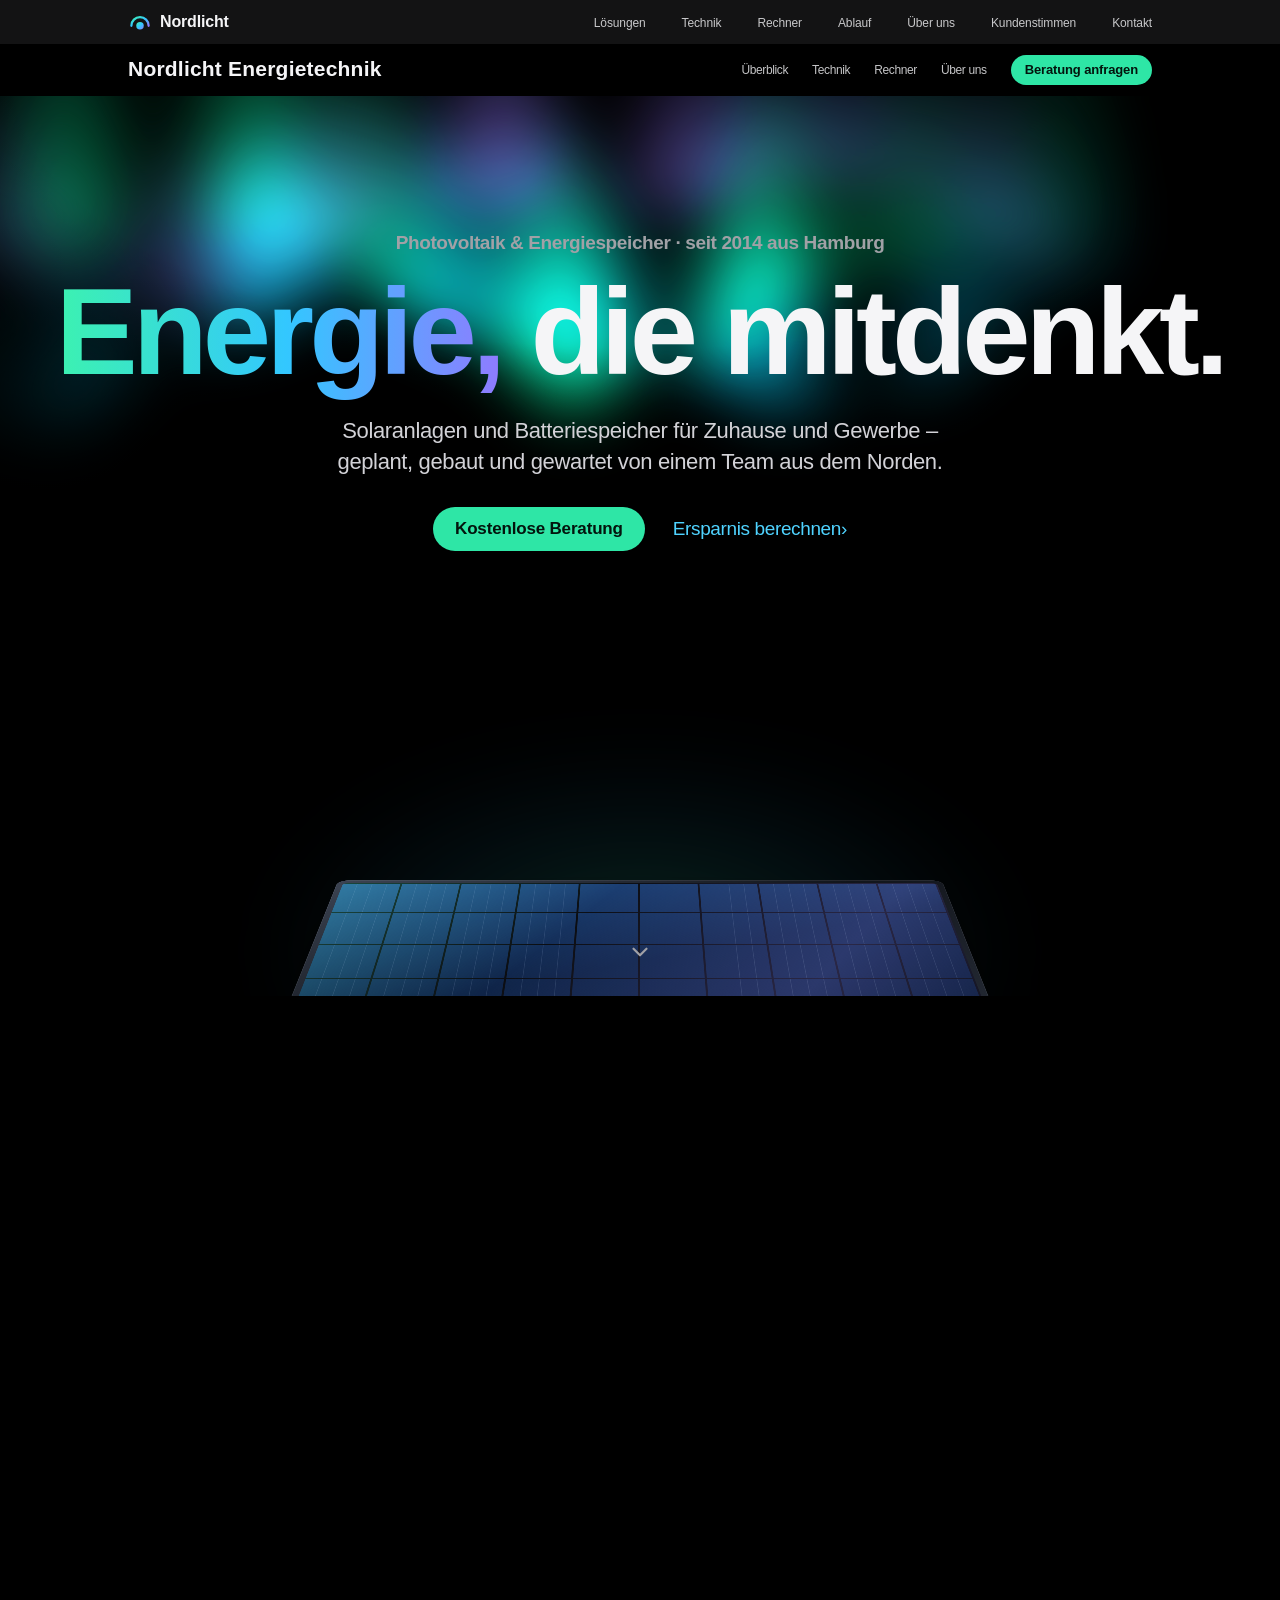
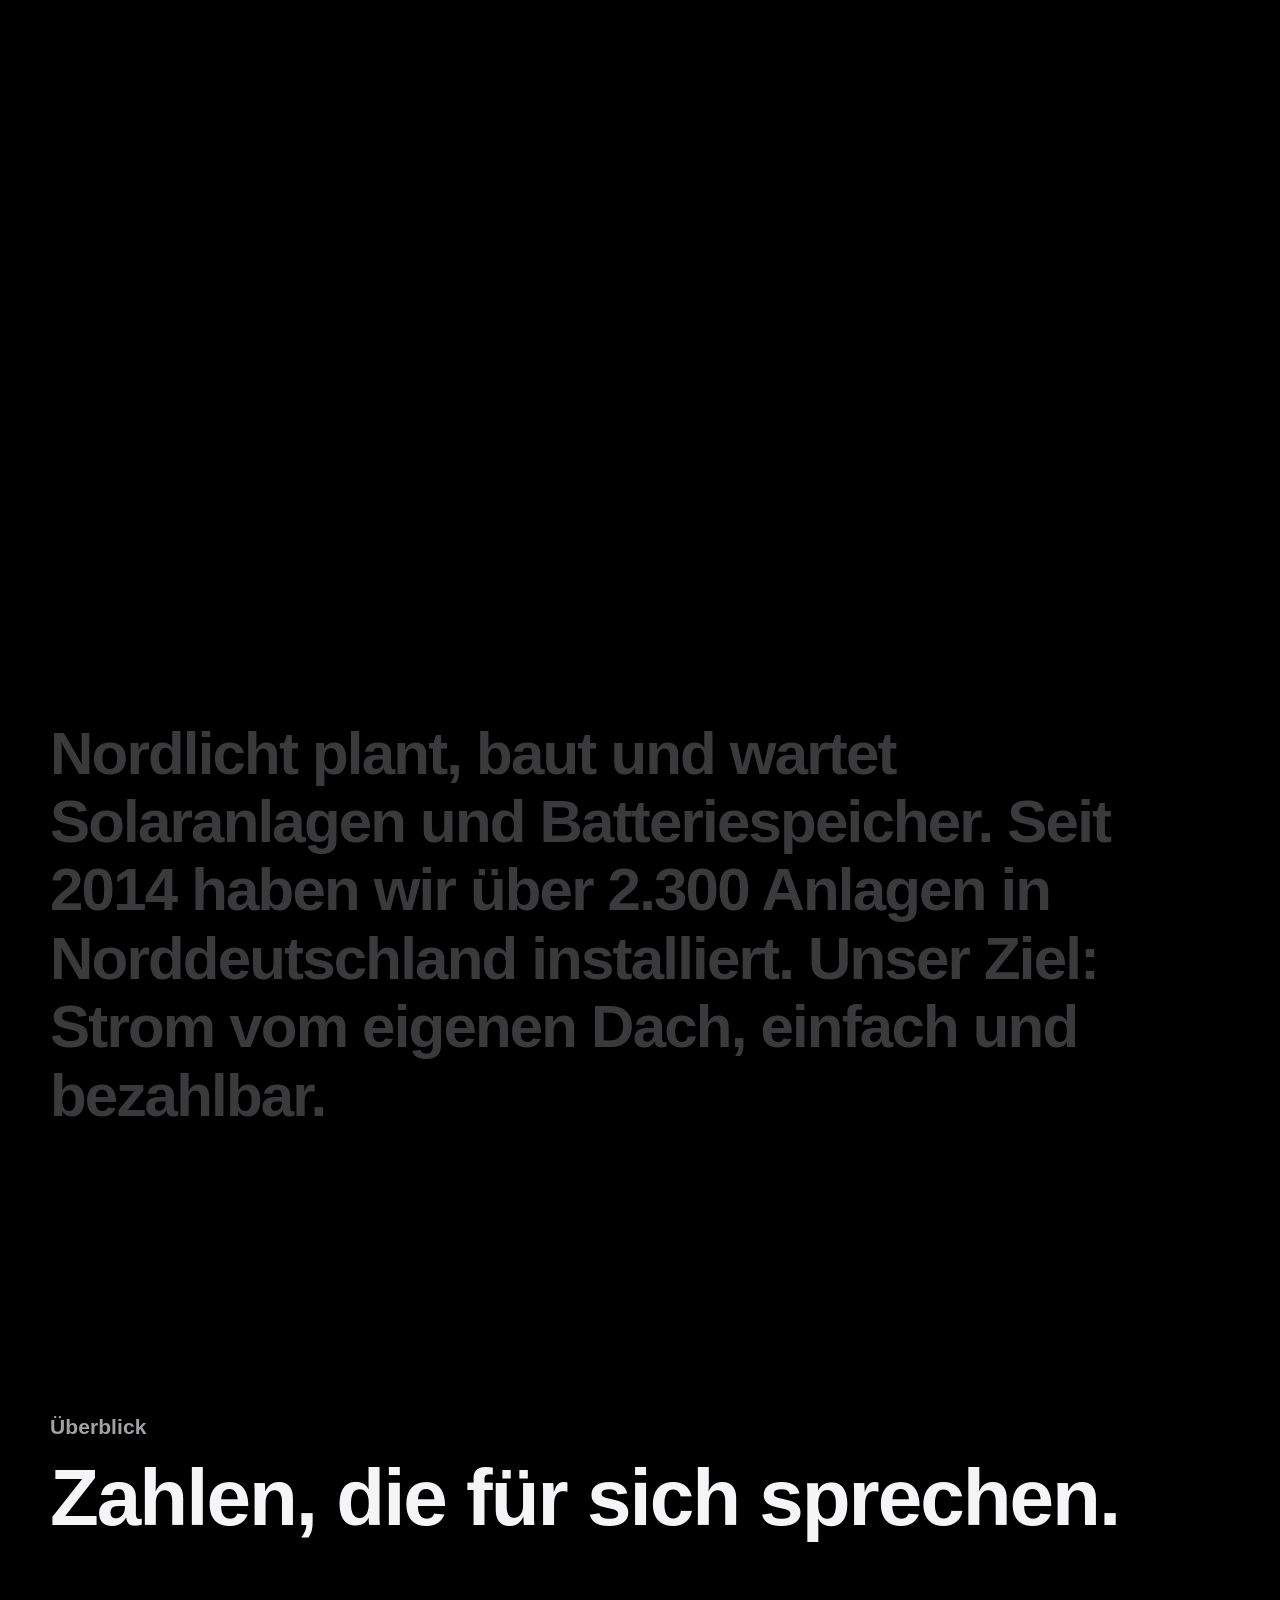
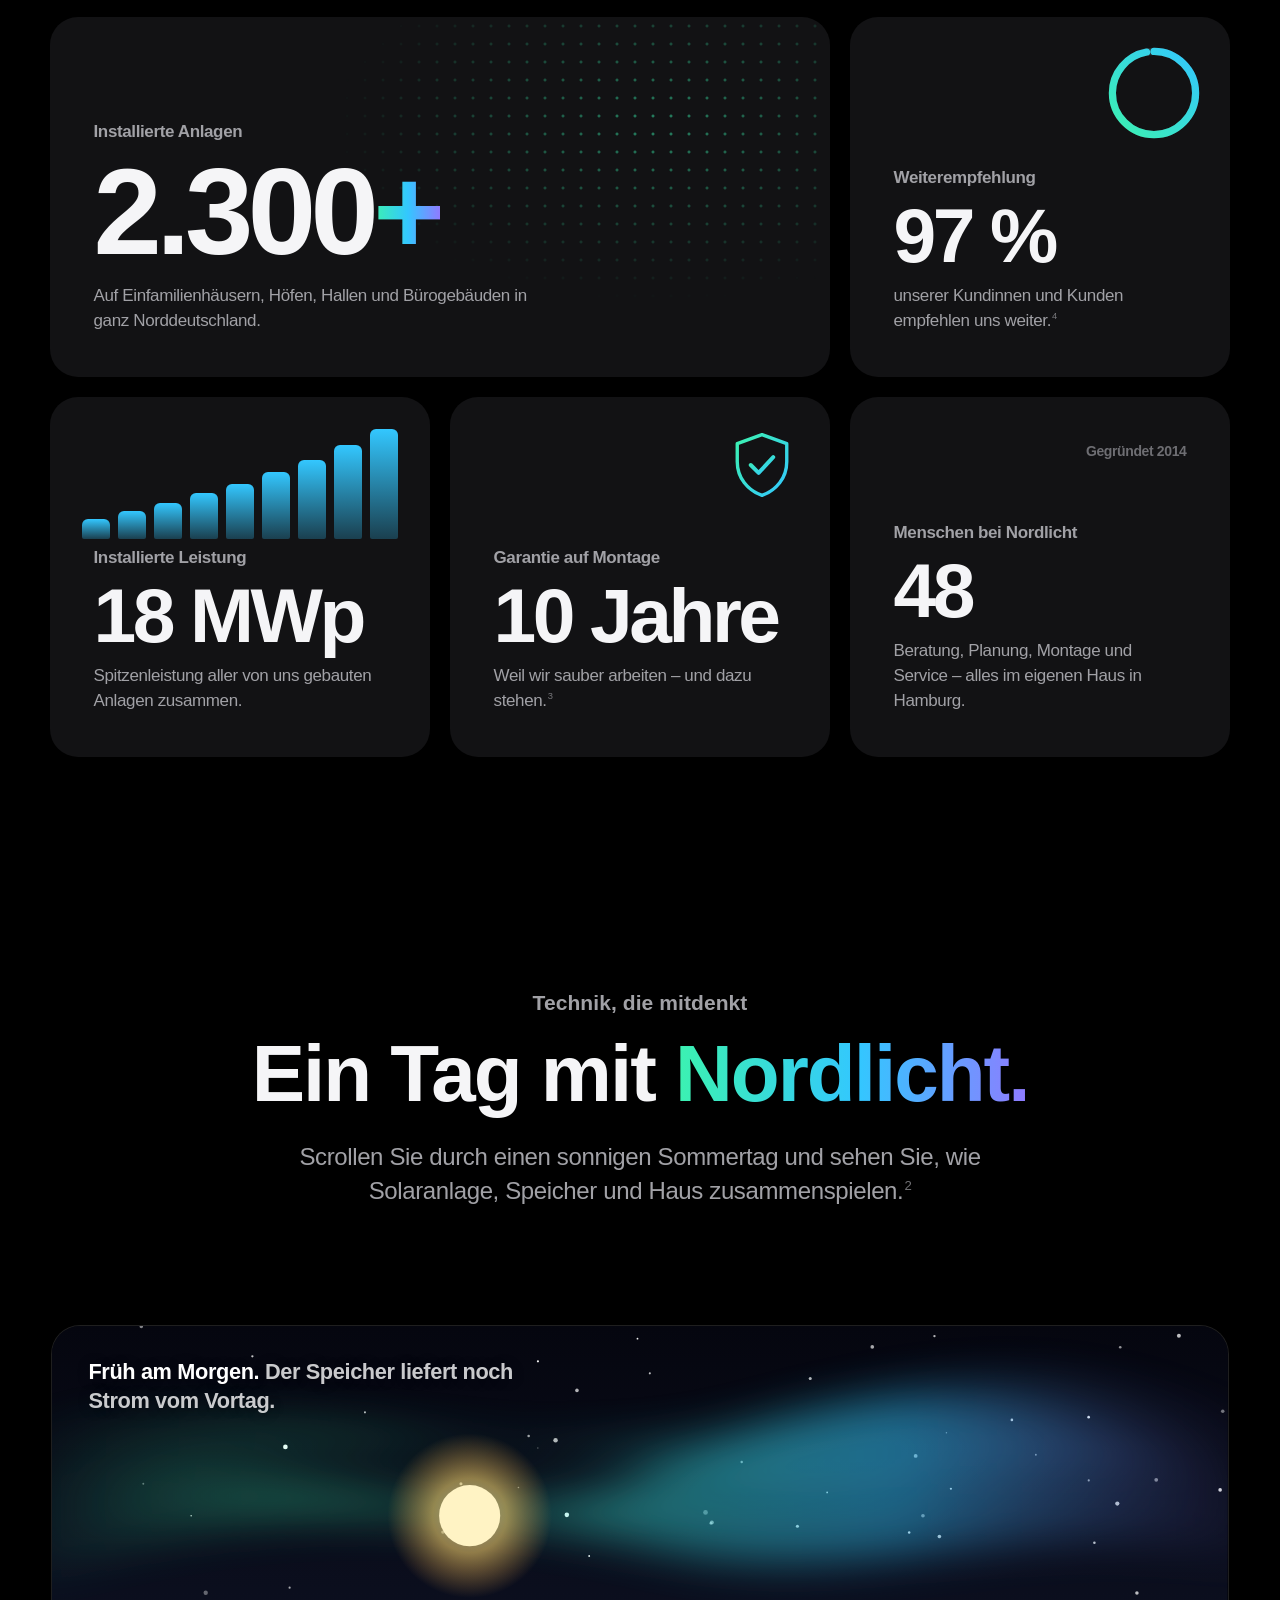
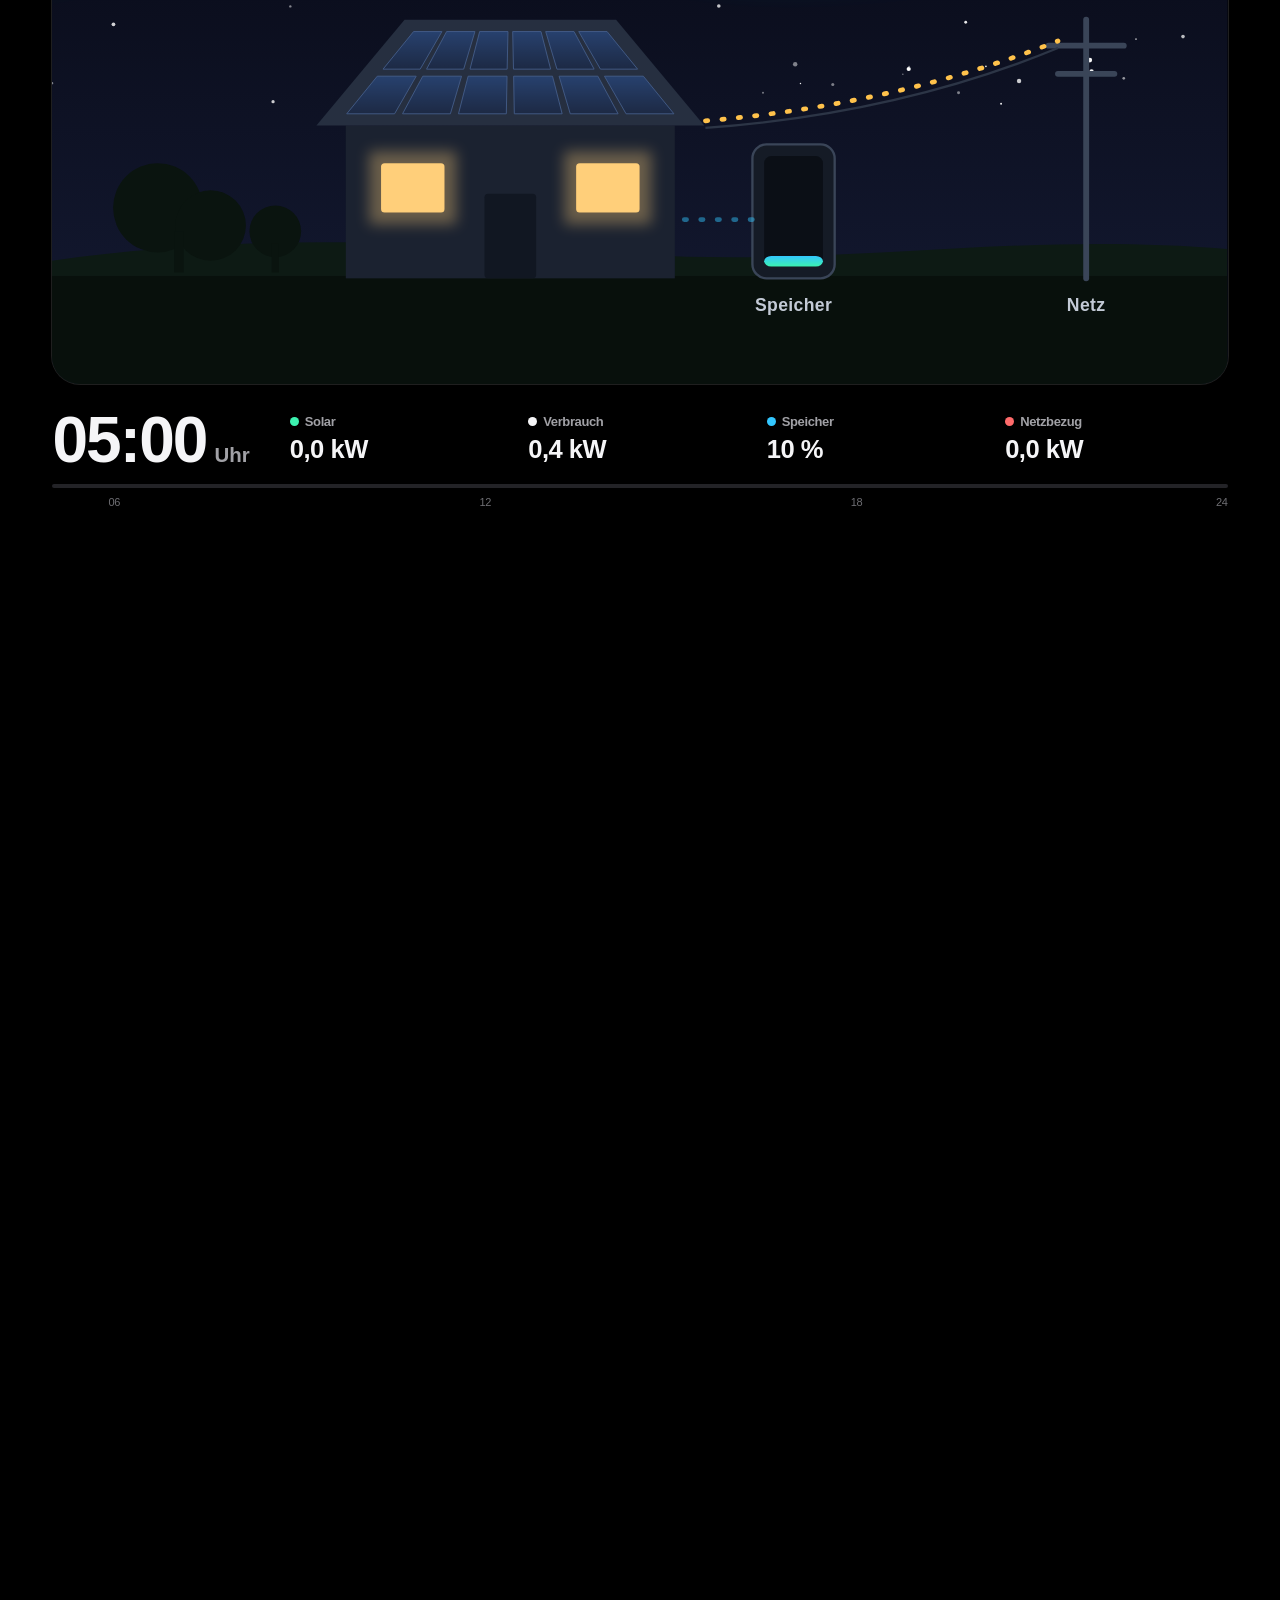
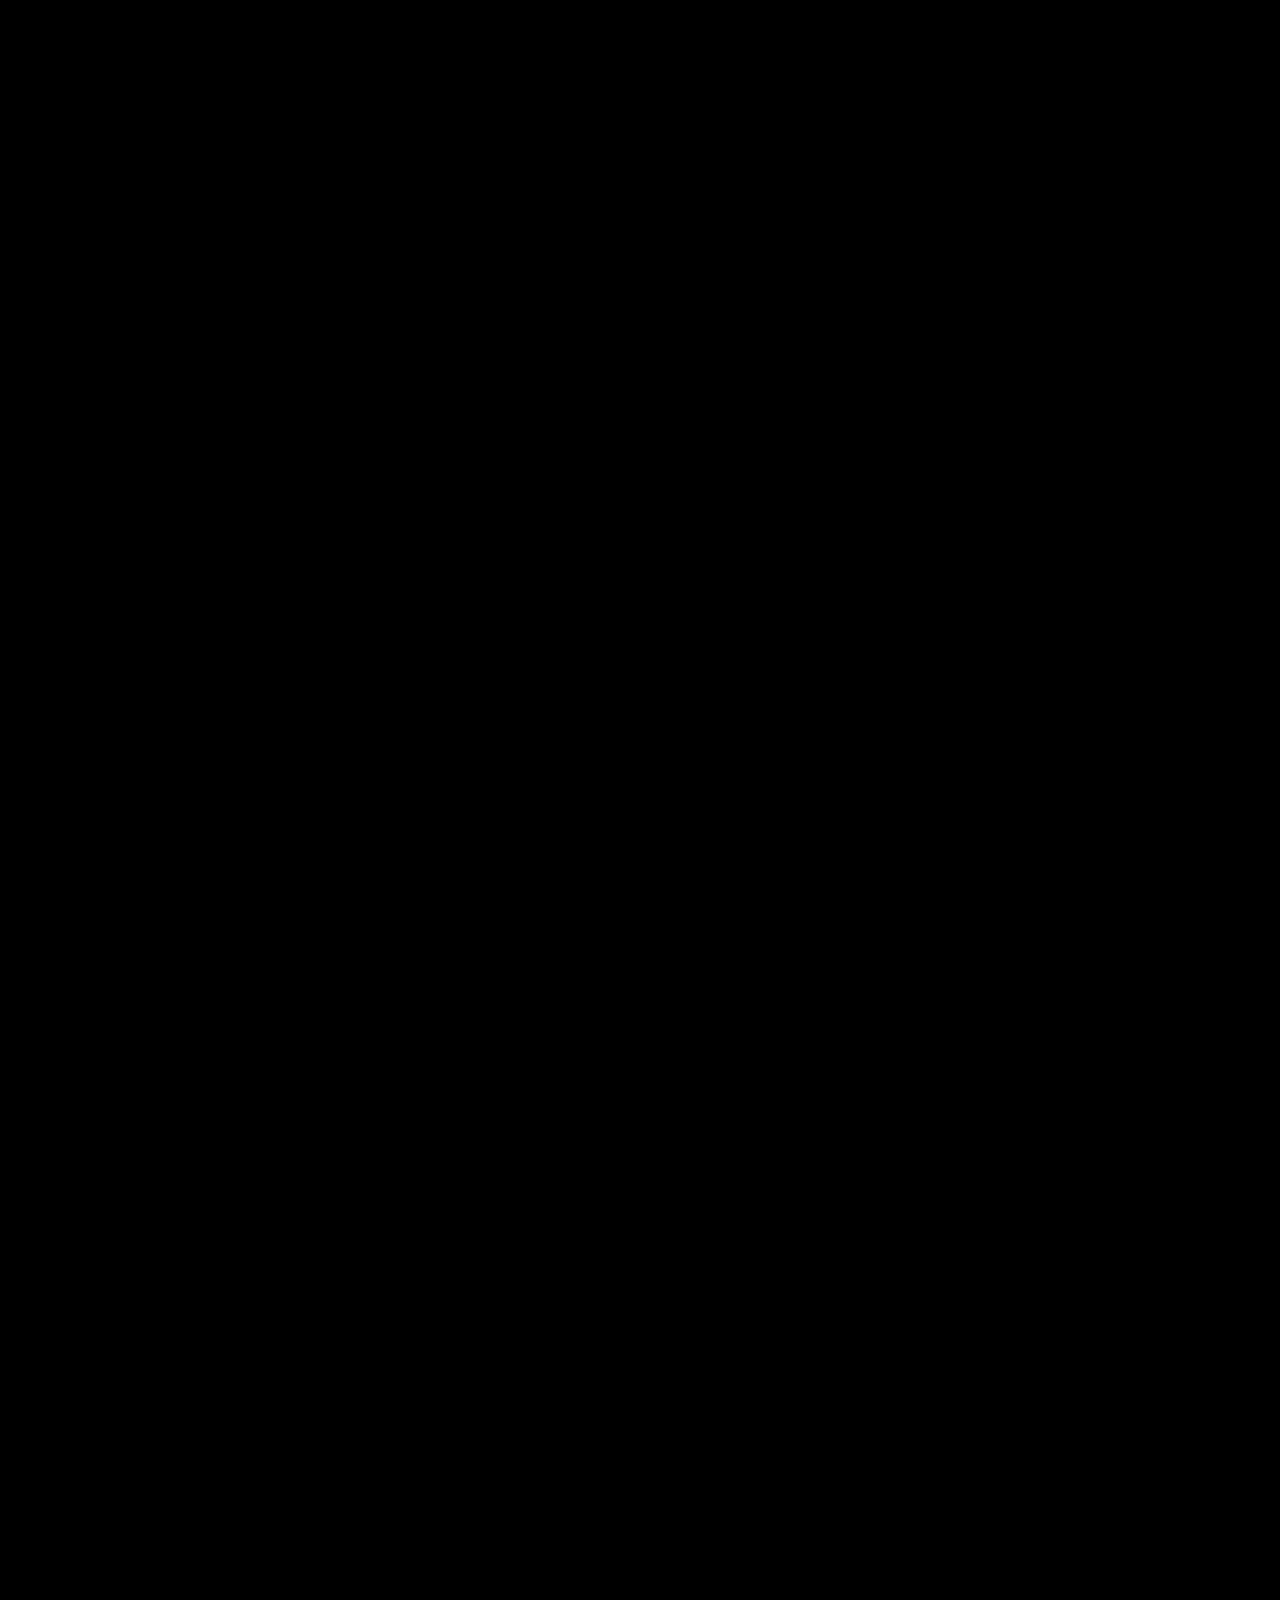
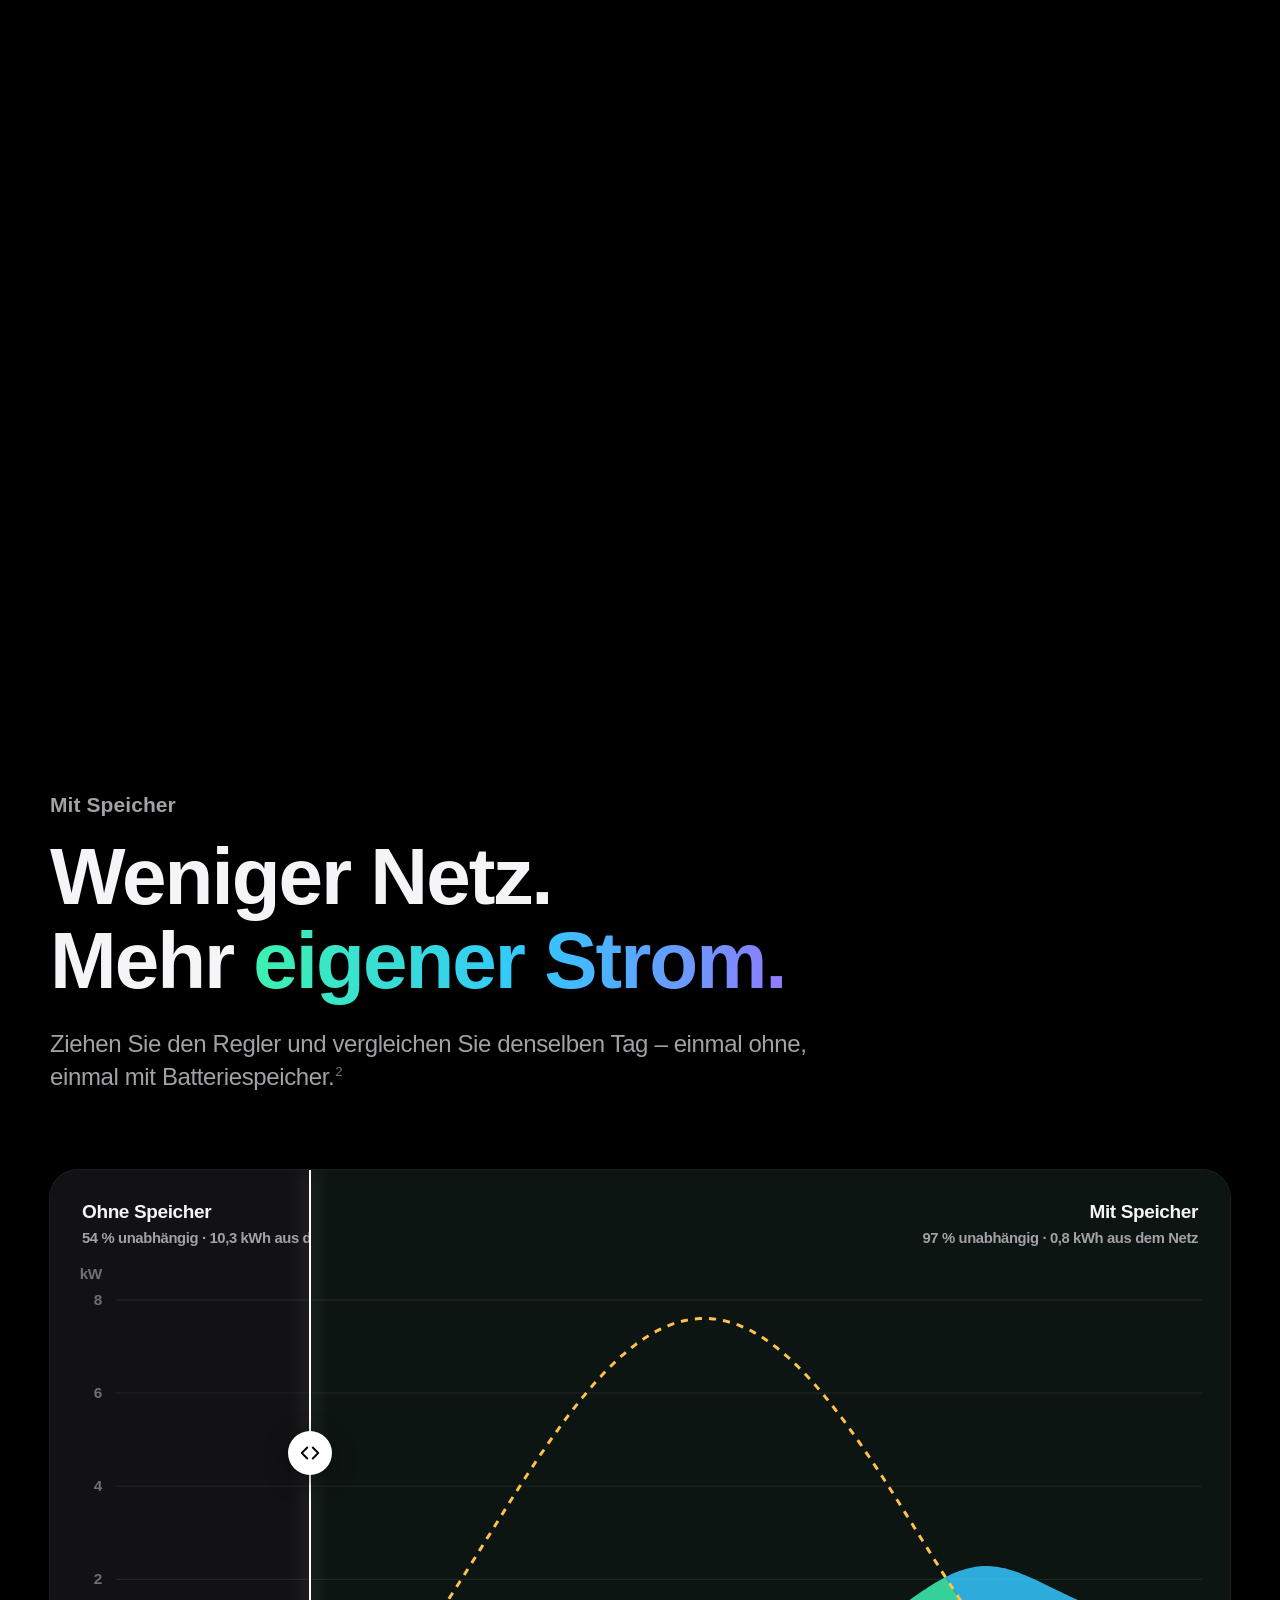
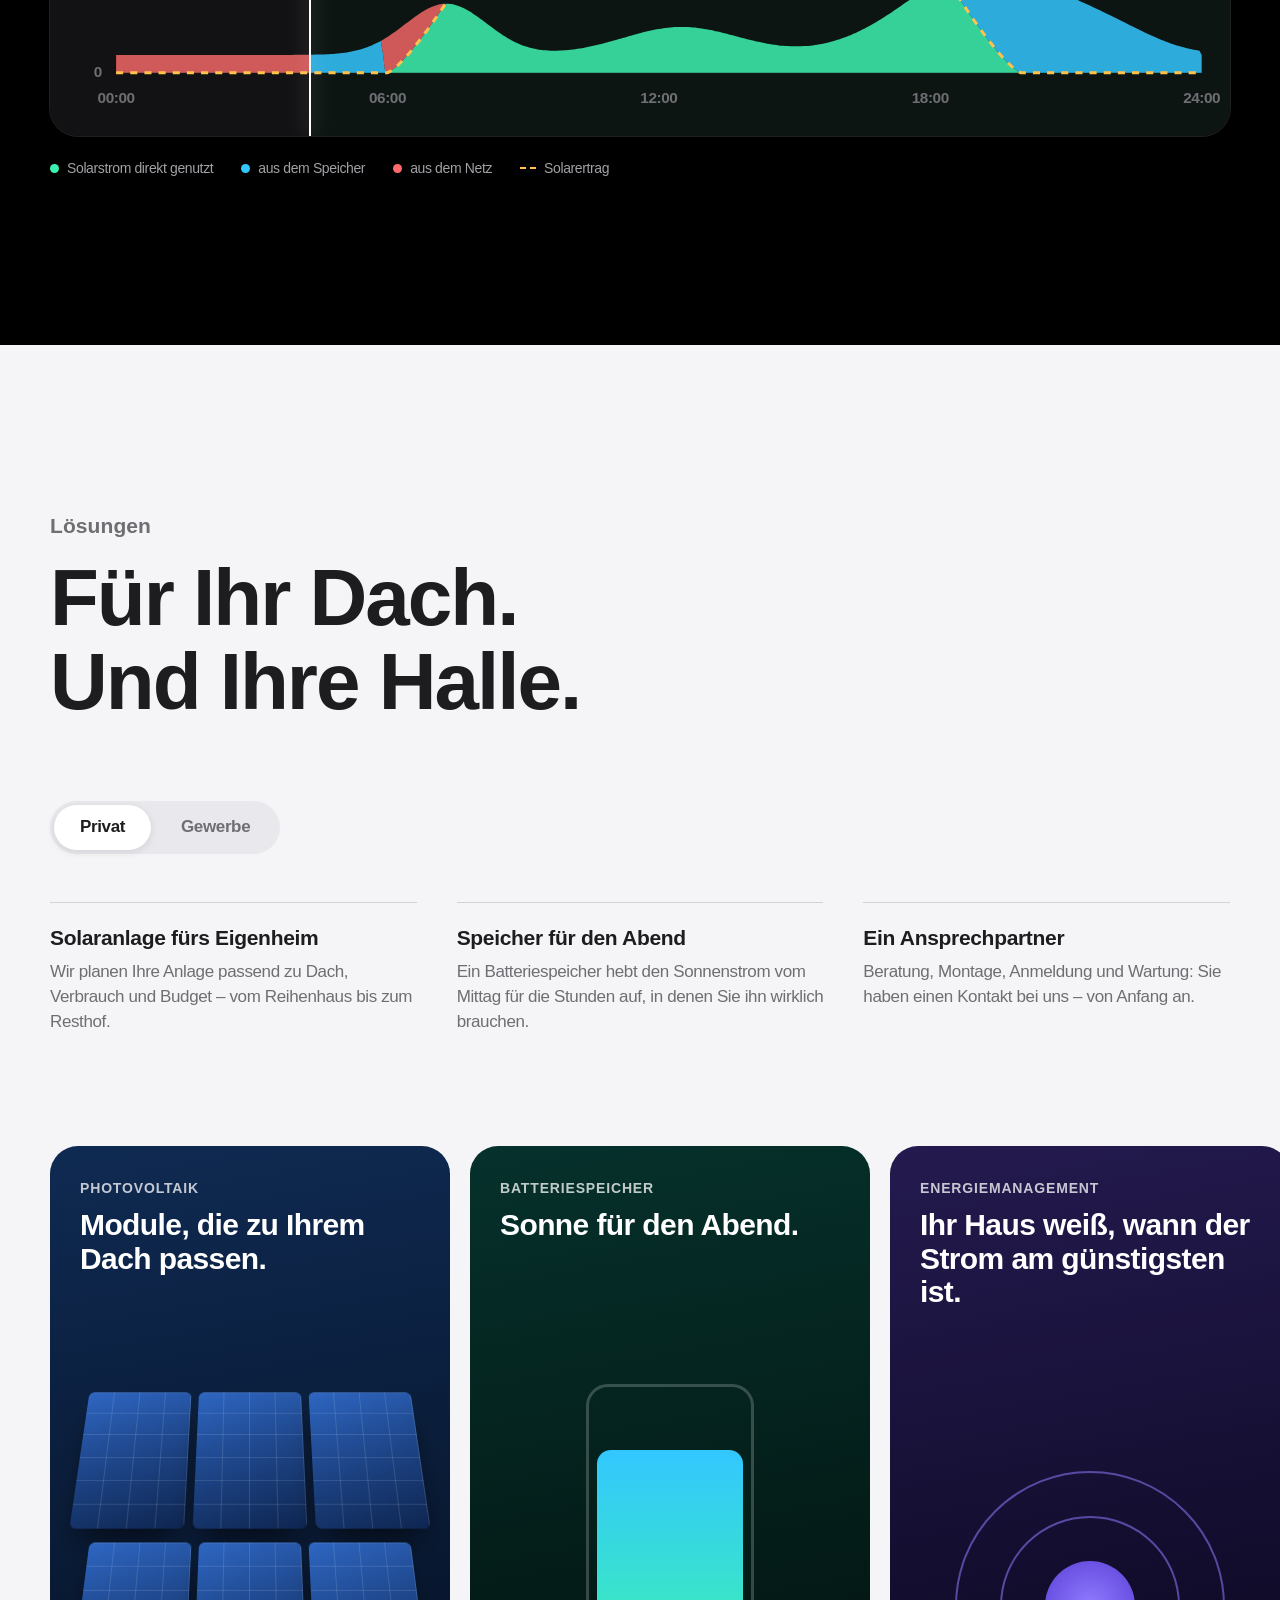
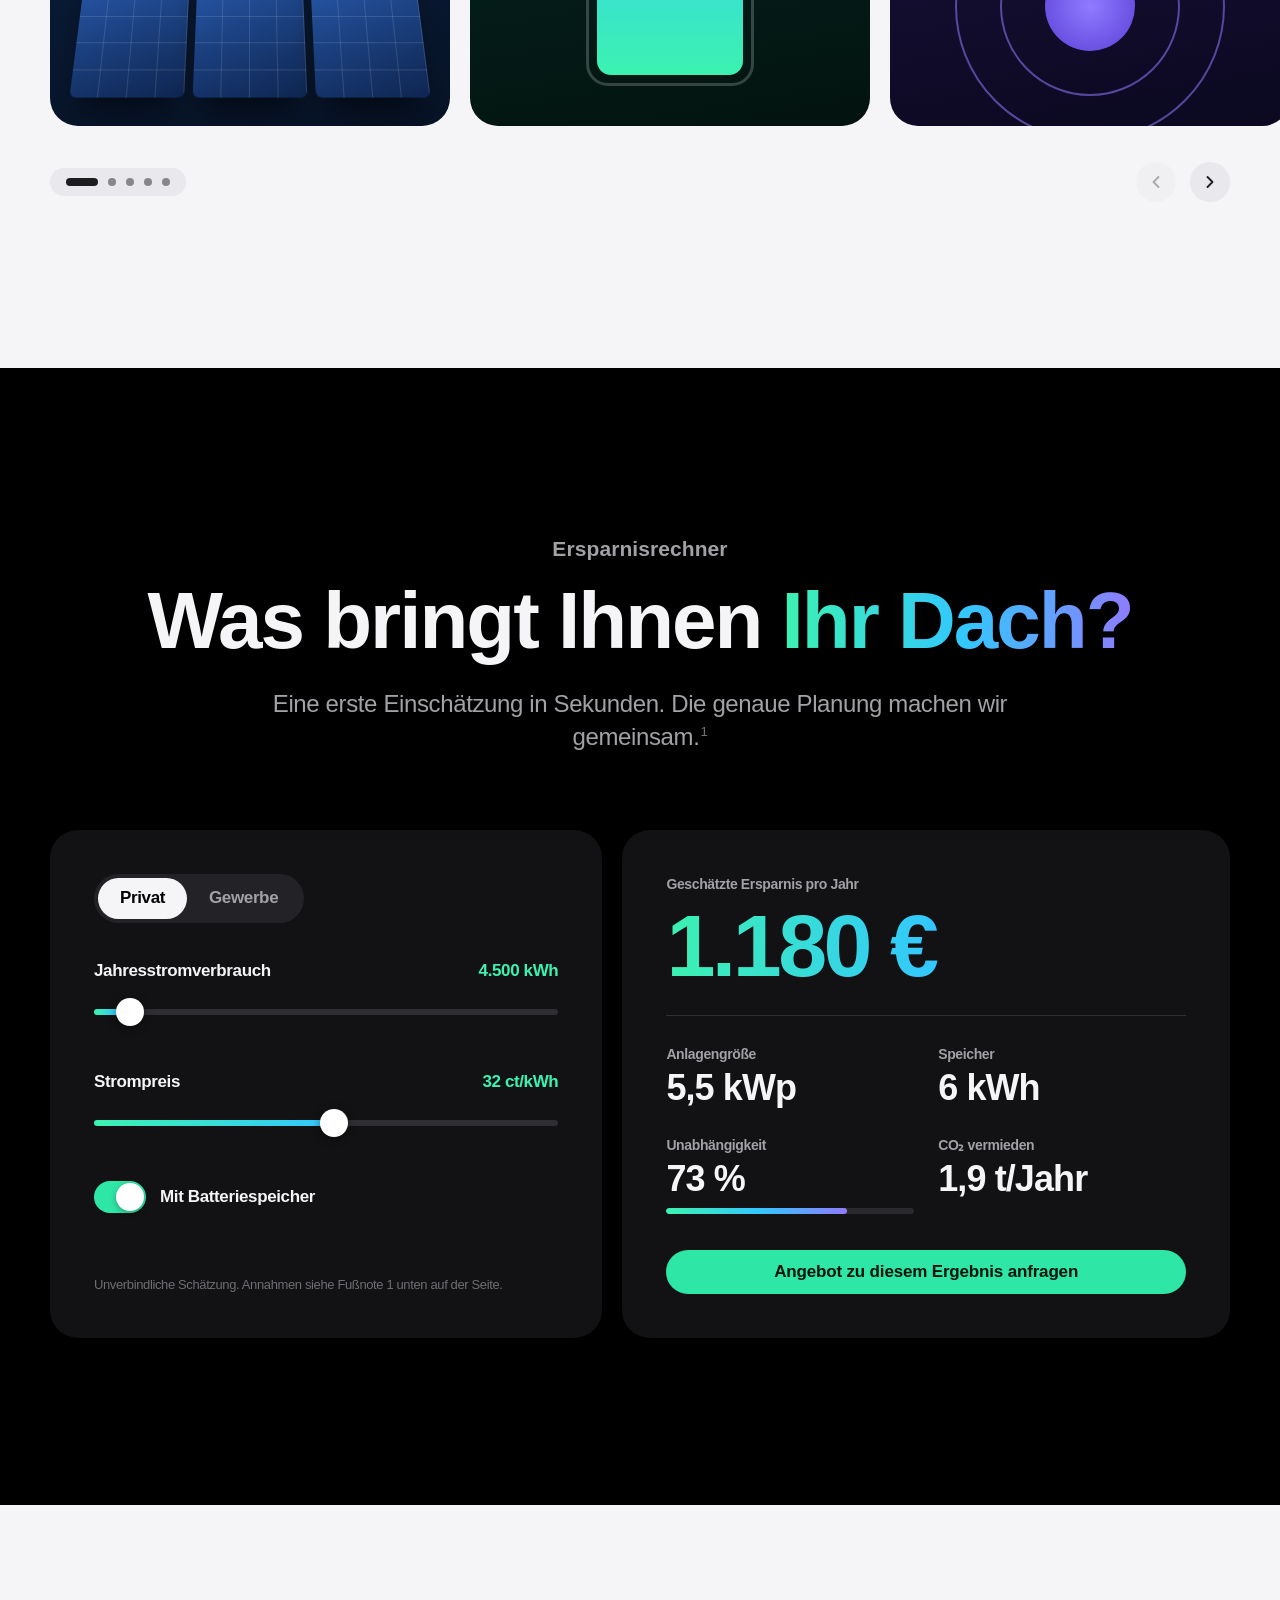
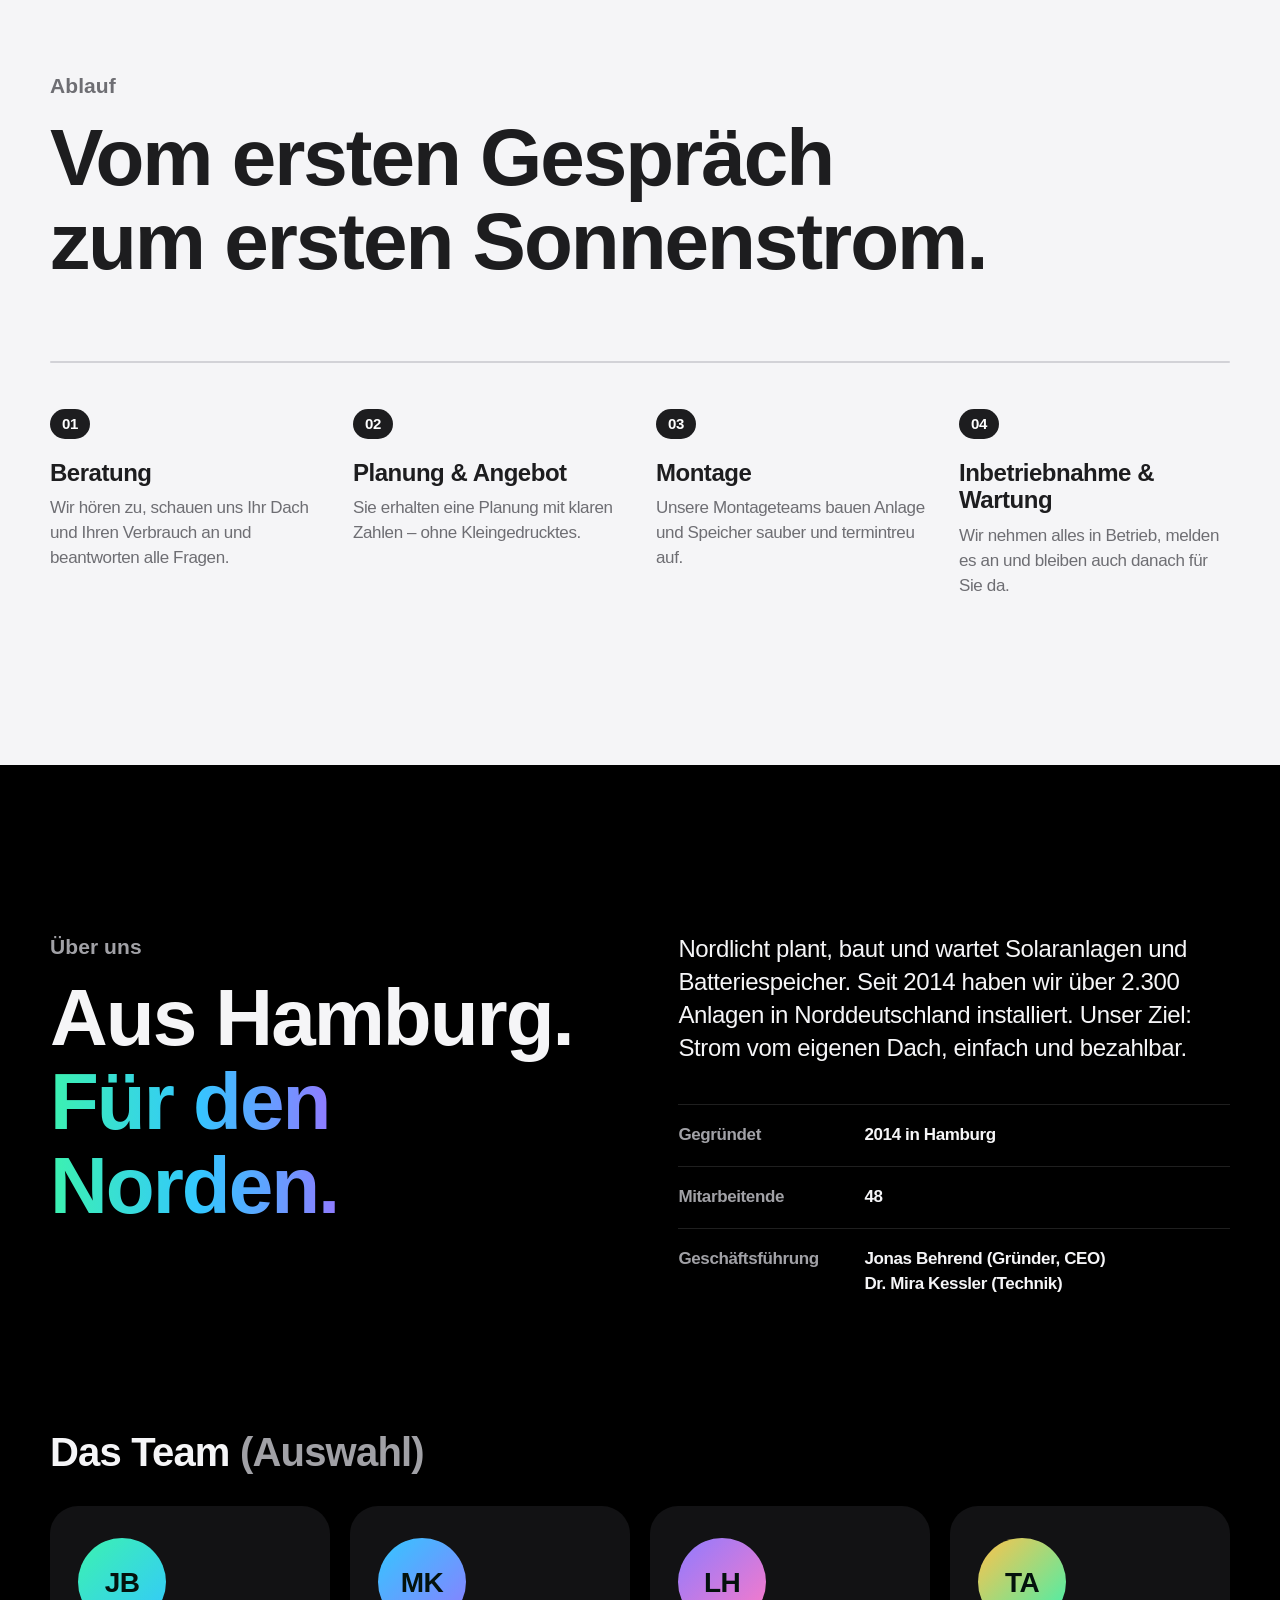
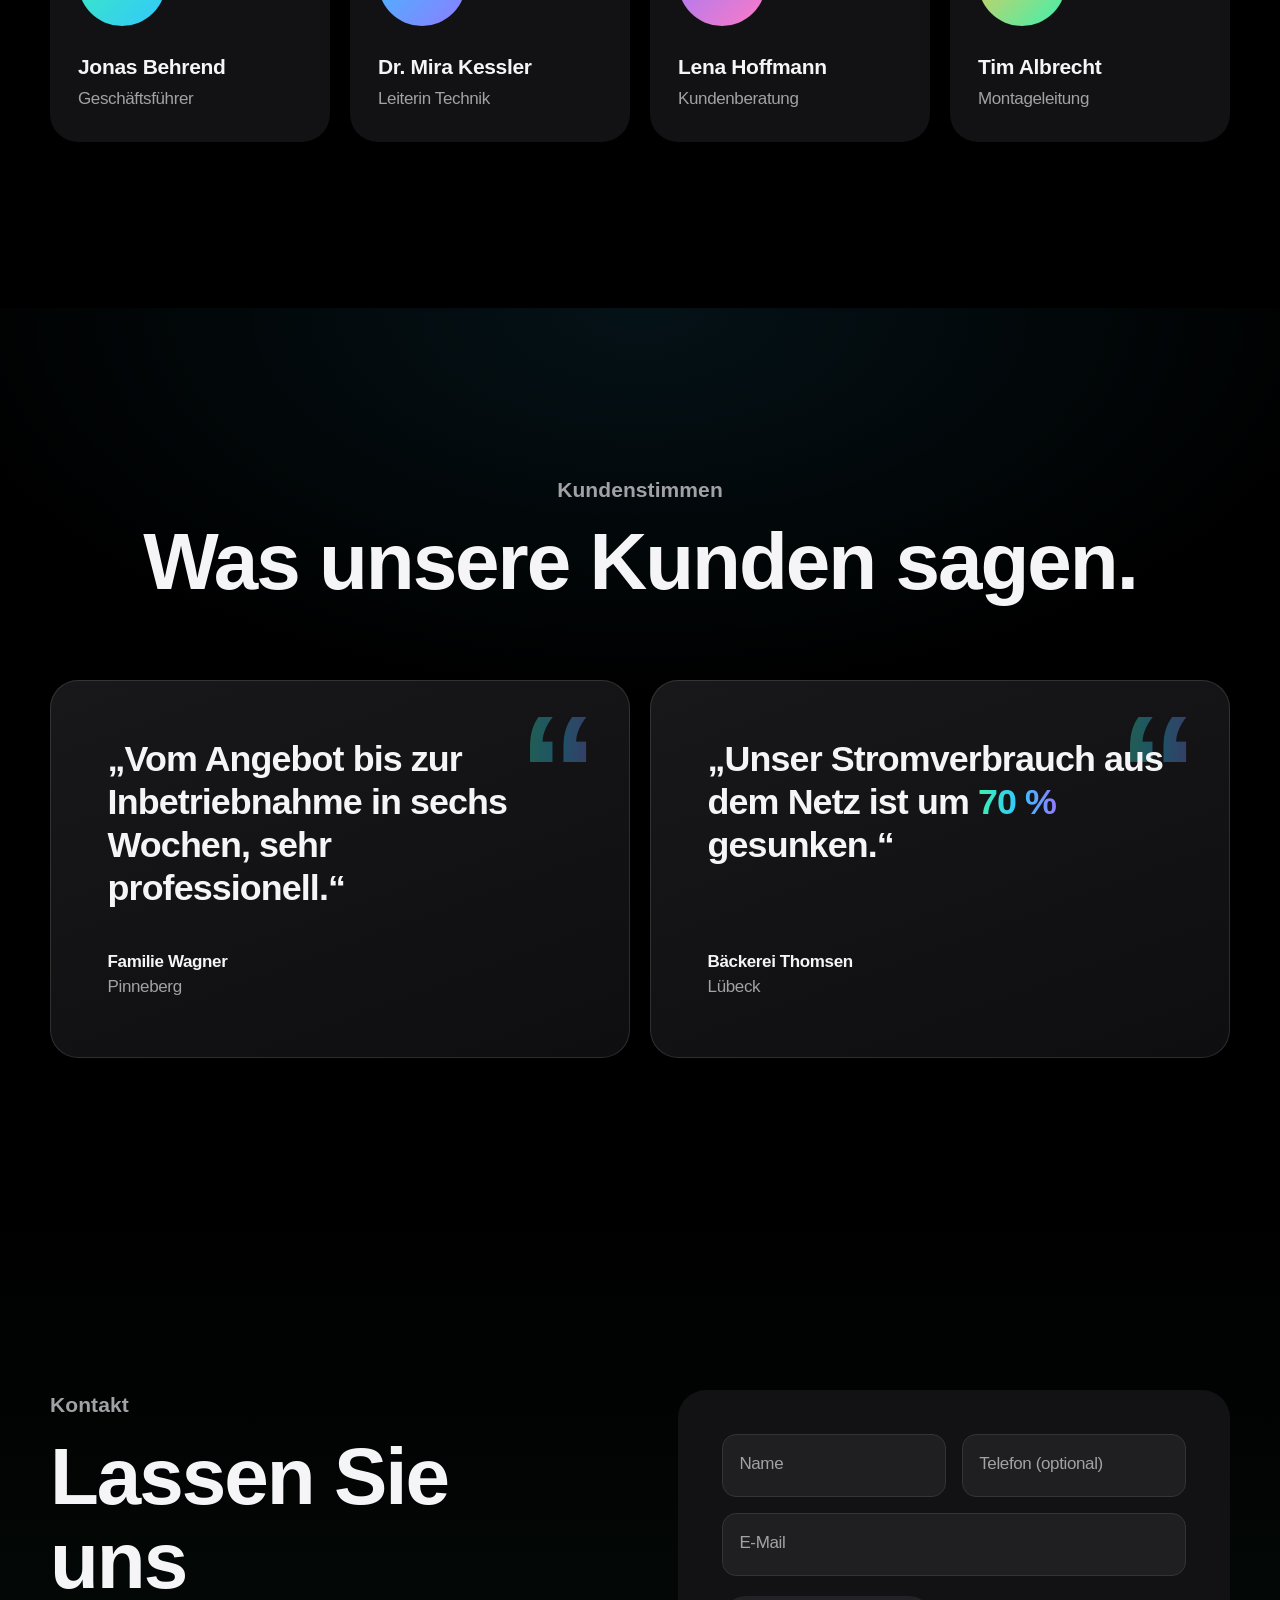
==== index.html @ 4bde70a6 "Energie-Website (Nordlicht Energietechnik) hinzufügen Statische Website mit Startseite, Impressum, D" ====
<!doctype html>
<html lang="de">
<head>
  <meta charset="utf-8">
  <meta name="viewport" content="width=device-width, initial-scale=1, viewport-fit=cover">
  <title>Nordlicht Energietechnik – Energie, die mitdenkt.</title>
  <meta name="description" content="Photovoltaik und Batteriespeicher für Gewerbe und Privat aus Hamburg. Über 2.300 Anlagen in Norddeutschland – Planung, Montage und Wartung aus einer Hand.">
  <meta name="theme-color" content="#000000">
  <meta property="og:type" content="website">
  <meta property="og:locale" content="de_DE">
  <meta property="og:title" content="Nordlicht Energietechnik – Energie, die mitdenkt.">
  <meta property="og:description" content="Solaranlagen und Batteriespeicher für Zuhause und Gewerbe. Seit 2014 aus Hamburg.">
  <link rel="icon" href="assets/img/favicon.svg" type="image/svg+xml">
  <link rel="stylesheet" href="assets/css/style.css">
  <script>document.documentElement.classList.add('js');</script>
  <script src="assets/js/main.js" defer></script>
  <script type="application/ld+json">
  {
    "@context": "https://schema.org",
    "@type": "LocalBusiness",
    "name": "Nordlicht Energietechnik GmbH",
    "slogan": "Energie, die mitdenkt.",
    "description": "Photovoltaik- und Energiespeicherlösungen für Gewerbe und Privat.",
    "foundingDate": "2014",
    "numberOfEmployees": 48,
    "founder": { "@type": "Person", "name": "Jonas Behrend" },
    "address": {
      "@type": "PostalAddress",
      "streetAddress": "Musterstraße 14",
      "postalCode": "20457",
      "addressLocality": "Hamburg",
      "addressCountry": "DE"
    },
    "telephone": "+49 30 23125410",
    "email": "kontakt@nordlicht-energie.example",
    "openingHours": "Mo-Fr 08:00-17:00",
    "areaServed": "Norddeutschland"
  }
  </script>
</head>
<body>
  <a class="skip-link" href="#main">Zum Inhalt springen</a>

  <!-- ============ Globale Navigation ============ -->
  <header class="gnav" id="gnav">
    <nav class="gnav__inner" aria-label="Hauptnavigation">
      <a class="brand" href="#top" aria-label="Nordlicht Energietechnik – zum Seitenanfang">
        <svg class="brand__mark" viewBox="0 0 32 32" aria-hidden="true">
          <defs>
            <linearGradient id="bm-g" x1="0" y1="0" x2="1" y2="1">
              <stop offset="0" stop-color="#3cf2b0"/><stop offset=".5" stop-color="#33c7ff"/><stop offset="1" stop-color="#8f7bff"/>
            </linearGradient>
          </defs>
          <path d="M4.5 21a11.5 11.5 0 0 1 23 0" fill="none" stroke="url(#bm-g)" stroke-width="3" stroke-linecap="round"/>
          <circle cx="16" cy="21" r="5" fill="url(#bm-g)"/>
          <path d="M3 26.5h26" stroke="url(#bm-g)" stroke-width="2.4" stroke-linecap="round"/>
        </svg>
        <span class="brand__name">Nordlicht</span>
      </a>
      <button class="gnav__toggle" type="button" aria-expanded="false" aria-controls="gnav-menu" aria-label="Menü öffnen">
        <span></span><span></span>
      </button>
      <ul class="gnav__menu" id="gnav-menu">
        <li><a href="#loesungen">Lösungen</a></li>
        <li><a href="#tagesverlauf">Technik</a></li>
        <li><a href="#rechner">Rechner</a></li>
        <li><a href="#ablauf">Ablauf</a></li>
        <li><a href="#ueber-uns">Über uns</a></li>
        <li><a href="#stimmen">Kundenstimmen</a></li>
        <li><a href="#kontakt">Kontakt</a></li>
      </ul>
    </nav>
  </header>

  <!-- ============ Lokale Navigation (sticky) ============ -->
  <div class="lnav" id="lnav">
    <div class="lnav__inner">
      <a class="lnav__title" href="#top">Nordlicht Energietechnik</a>
      <div class="lnav__right">
        <ul class="lnav__links">
          <li><a href="#zahlen">Überblick</a></li>
          <li><a href="#tagesverlauf">Technik</a></li>
          <li><a href="#rechner">Rechner</a></li>
          <li><a href="#ueber-uns">Über uns</a></li>
        </ul>
        <a class="btn btn--sm" href="#kontakt">Beratung anfragen</a>
      </div>
    </div>
  </div>

  <main id="main">

    <!-- ============ Hero (Scroll-Szene) ============ -->
    <section class="hero" id="top" data-hero aria-label="Einleitung">
      <div class="hero__sticky">
        <canvas class="hero__aurora" id="aurora" aria-hidden="true"></canvas>
        <div class="hero__vignette" aria-hidden="true"></div>

        <div class="hero__content">
          <p class="hero__eyebrow">Photovoltaik &amp; Energiespeicher · seit 2014 aus Hamburg</p>
          <h1 class="hero__title"><span class="grad-text">Energie,</span> die&nbsp;mitdenkt.</h1>
          <p class="hero__lead">Solaranlagen und Batteriespeicher für Zuhause und Gewerbe – geplant, gebaut und gewartet von einem Team aus dem Norden.</p>
          <div class="hero__cta">
            <a class="btn" href="#kontakt">Kostenlose Beratung</a>
            <a class="link-arrow" href="#rechner">Ersparnis berechnen</a>
          </div>
        </div>

        <div class="hero__visual" aria-hidden="true">
          <div class="hero__glow"></div>
          <div class="panel">
            <div class="panel__cells"></div>
            <div class="panel__sheen"></div>
          </div>
        </div>

        <p class="hero__after">Strom vom eigenen Dach.<br><span class="grad-text">Einfach und bezahlbar.</span></p>

        <a class="scroll-cue" href="#intro" aria-label="Weiter scrollen">
          <svg viewBox="0 0 24 24" aria-hidden="true"><path d="M6 9l6 6 6-6" fill="none" stroke="currentColor" stroke-width="2" stroke-linecap="round" stroke-linejoin="round"/></svg>
        </a>
      </div>
    </section>

    <!-- ============ Intro (Wort-für-Wort-Highlight) ============ -->
    <section class="intro section" id="intro">
      <div class="container">
        <p class="words" data-words>Nordlicht plant, baut und wartet Solaranlagen und Batteriespeicher. Seit 2014 haben wir über 2.300 Anlagen in Norddeutschland installiert. Unser Ziel: Strom vom eigenen Dach, einfach und bezahlbar.</p>
      </div>
    </section>

    <!-- ============ Zahlen / Bento ============ -->
    <section class="section section--tight" id="zahlen" aria-labelledby="zahlen-title">
      <div class="container">
        <header class="section-head" data-reveal>
          <p class="eyebrow">Überblick</p>
          <h2 class="h2" id="zahlen-title">Zahlen, die für sich sprechen.</h2>
        </header>

        <div class="bento">
          <article class="tile tile--wide tile--map" data-reveal>
            <div class="dotfield" aria-hidden="true"></div>
            <p class="tile__label">Installierte Anlagen</p>
            <p class="stat"><span data-count="2300">0</span><span class="grad-text">+</span></p>
            <p class="tile__text">Auf Einfamilienhäusern, Höfen, Hallen und Bürogebäuden in ganz Norddeutschland.</p>
          </article>

          <article class="tile tile--ring" data-reveal style="--d:120ms">
            <svg class="ring" viewBox="0 0 120 120" aria-hidden="true">
              <defs>
                <linearGradient id="ring-g" x1="0" y1="0" x2="1" y2="1">
                  <stop offset="0" stop-color="#3cf2b0"/><stop offset="1" stop-color="#33c7ff"/>
                </linearGradient>
              </defs>
              <circle class="ring__track" cx="60" cy="60" r="52"/>
              <circle class="ring__bar" cx="60" cy="60" r="52" style="--v:.97"/>
            </svg>
            <p class="tile__label">Weiterempfehlung</p>
            <p class="stat stat--m"><span data-count="97">0</span>&nbsp;%</p>
            <p class="tile__text">unserer Kundinnen und Kunden empfehlen uns weiter.<sup><a href="#fn-4">4</a></sup></p>
          </article>

          <article class="tile tile--bars" data-reveal>
            <div class="bars" aria-hidden="true">
              <span style="--h:.18"></span><span style="--h:.26"></span><span style="--h:.33"></span><span style="--h:.42"></span><span style="--h:.5"></span><span style="--h:.61"></span><span style="--h:.72"></span><span style="--h:.86"></span><span style="--h:1"></span>
            </div>
            <p class="tile__label">Installierte Leistung</p>
            <p class="stat stat--m"><span data-count="18">0</span>&nbsp;MWp</p>
            <p class="tile__text">Spitzenleistung aller von uns gebauten Anlagen zusammen.</p>
          </article>

          <article class="tile tile--shield" data-reveal style="--d:120ms">
            <svg class="shield" viewBox="0 0 64 64" aria-hidden="true">
              <path d="M32 5l22 8v16c0 14.5-9.4 25.6-22 30-12.6-4.4-22-15.5-22-30V13z" fill="none" stroke="url(#ring-g)" stroke-width="3" stroke-linejoin="round"/>
              <path d="M22 32l7 7 13-14" fill="none" stroke="url(#ring-g)" stroke-width="3.5" stroke-linecap="round" stroke-linejoin="round"/>
            </svg>
            <p class="tile__label">Garantie auf Montage</p>
            <p class="stat stat--m"><span data-count="10">0</span>&nbsp;Jahre</p>
            <p class="tile__text">Weil wir sauber arbeiten – und dazu stehen.<sup><a href="#fn-3">3</a></sup></p>
          </article>

          <article class="tile tile--team" data-reveal style="--d:240ms">
            <p class="tile__label">Menschen bei Nordlicht</p>
            <p class="stat stat--m"><span data-count="48">0</span></p>
            <p class="tile__text">Beratung, Planung, Montage und Service – alles im eigenen Haus in Hamburg.</p>
            <p class="tile__meta">Gegründet 2014</p>
          </article>
        </div>
      </div>
    </section>

    <!-- ============ Tagesverlauf (Scroll-Scrub) ============ -->
    <section class="section section--tight day-intro" id="tagesverlauf" aria-labelledby="day-title">
      <div class="container">
        <header class="section-head section-head--center" data-reveal>
          <p class="eyebrow">Technik, die mitdenkt</p>
          <h2 class="h2" id="day-title">Ein Tag mit <span class="grad-text">Nordlicht.</span></h2>
          <p class="lead">Scrollen Sie durch einen sonnigen Sommertag und sehen Sie, wie Solaranlage, Speicher und Haus zusammenspielen.<sup><a href="#fn-2">2</a></sup></p>
        </header>
      </div>
    </section>

    <section class="day" data-day aria-label="Simulation eines Tagesverlaufs">
      <div class="day__sticky">
        <div class="day__frame">
          <div class="day__stage">
            <svg class="day__svg" viewBox="0 0 1000 560" preserveAspectRatio="xMidYMid slice" role="img" aria-label="Haus mit Solaranlage, Batteriespeicher und Stromnetz im Tagesverlauf">
              <defs>
                <linearGradient id="sky" x1="0" y1="0" x2="0" y2="1">
                  <stop offset="0" id="sky-top" stop-color="#05060f"/>
                  <stop offset="1" id="sky-bottom" stop-color="#141a33"/>
                </linearGradient>
                <radialGradient id="sun-g">
                  <stop offset="0" stop-color="#fff7d6"/>
                  <stop offset=".45" stop-color="#ffd36b"/>
                  <stop offset="1" stop-color="#ffb347" stop-opacity="0"/>
                </radialGradient>
                <linearGradient id="aur-g" x1="0" y1="0" x2="1" y2="0">
                  <stop offset="0" stop-color="#3cf2b0" stop-opacity="0"/>
                  <stop offset=".3" stop-color="#3cf2b0"/>
                  <stop offset=".7" stop-color="#33c7ff"/>
                  <stop offset="1" stop-color="#8f7bff" stop-opacity="0"/>
                </linearGradient>
                <linearGradient id="cell-g" x1="0" y1="0" x2="0" y2="1">
                  <stop offset="0" stop-color="#2a5bb0"/>
                  <stop offset="1" stop-color="#10224a"/>
                </linearGradient>
                <linearGradient id="bat-g" x1="0" y1="1" x2="0" y2="0">
                  <stop offset="0" stop-color="#3cf2b0"/>
                  <stop offset="1" stop-color="#33c7ff"/>
                </linearGradient>
                <filter id="blur-l" x="-20%" y="-50%" width="140%" height="200%"><feGaussianBlur stdDeviation="18"/></filter>
                <filter id="blur-s" x="-50%" y="-50%" width="200%" height="200%"><feGaussianBlur stdDeviation="6"/></filter>
              </defs>

              <rect width="1000" height="560" fill="url(#sky)"/>
              <g id="stars" fill="#fff"></g>
              <g id="aurora-sky" filter="url(#blur-l)" opacity="0">
                <path d="M-50 150 C 150 60, 320 210, 520 120 S 860 60, 1050 140 L 1050 210 C 860 140, 700 230, 520 190 S 150 140, -50 230 Z" fill="url(#aur-g)" opacity=".75"/>
                <path d="M-50 90 C 200 40, 380 140, 600 80 S 900 40, 1050 90 L 1050 130 C 880 90, 700 170, 560 130 S 200 90, -50 150 Z" fill="url(#aur-g)" opacity=".45"/>
              </g>

              <g id="sun">
                <circle r="70" fill="url(#sun-g)" opacity=".55"/>
                <circle r="26" fill="#fff3c4"/>
              </g>

              <!-- Landschaft -->
              <path d="M0 455 C 180 430, 320 440, 500 450 S 820 430, 1000 445 L1000 560 L0 560 Z" id="hill" fill="#0d1a14"/>
              <g id="trees" fill="#0a140f">
                <circle cx="90" cy="410" r="38"/><circle cx="135" cy="425" r="30"/><rect x="104" y="430" width="8" height="35"/>
                <circle cx="190" cy="430" r="22"/><rect x="187" y="440" width="6" height="25"/>
              </g>
              <rect x="0" y="468" width="1000" height="92" id="ground" fill="#08100c"/>

              <!-- Haus -->
              <g id="house">
                <rect x="250" y="340" width="280" height="130" fill="#1b2230" id="house-body"/>
                <polygon points="225,340 300,250 480,250 555,340" fill="#262f40" id="house-roof"/>
                <g id="panels"></g>
                <rect x="280" y="372" width="54" height="42" rx="3" class="win"/>
                <rect x="446" y="372" width="54" height="42" rx="3" class="win"/>
                <rect x="368" y="398" width="44" height="72" rx="3" fill="#111722"/>
                <g id="win-glow" opacity="0">
                  <rect x="280" y="372" width="54" height="42" rx="3" fill="#ffcf7a"/>
                  <rect x="446" y="372" width="54" height="42" rx="3" fill="#ffcf7a"/>
                  <rect x="270" y="362" width="74" height="62" fill="#ffcf7a" opacity=".35" filter="url(#blur-s)"/>
                  <rect x="436" y="362" width="74" height="62" fill="#ffcf7a" opacity=".35" filter="url(#blur-s)"/>
                </g>
              </g>

              <!-- Speicher -->
              <g id="battery">
                <rect x="596" y="356" width="70" height="114" rx="12" fill="#151b26" stroke="#3a4558" stroke-width="2"/>
                <rect x="606" y="366" width="50" height="94" rx="6" fill="#0b0f16"/>
                <rect id="bat-fill" x="606" y="460" width="50" height="0" rx="6" fill="url(#bat-g)"/>
                <text x="631" y="498" text-anchor="middle" class="svg-label">Speicher</text>
              </g>

              <!-- Netz -->
              <g id="grid-pole" stroke="#3a4558" stroke-width="5" stroke-linecap="round" fill="none">
                <path d="M880 470 V 250"/>
                <path d="M848 272 H 912"/>
                <path d="M856 296 H 904"/>
              </g>
              <text x="880" y="498" text-anchor="middle" class="svg-label">Netz</text>
              <path d="M856 274 Q 720 330 556 342" fill="none" stroke="#2c3546" stroke-width="2"/>

              <!-- Energieflüsse -->
              <path class="flow flow--pv" id="flow-charge" d="M480 288 C 560 288, 631 310, 631 356"/>
              <path class="flow flow--bat" id="flow-dis" d="M596 420 H 530"/>
              <path class="flow flow--grid" id="flow-grid" d="M856 274 Q 720 330 556 342"/>
              <path class="flow flow--feed" id="flow-feed" d="M556 336 Q 720 322 856 268"/>
            </svg>

            <ol class="day__captions" aria-live="polite">
              <li class="day__caption" data-from="0" data-to="7.5"><strong>Früh am Morgen.</strong> Der Speicher liefert noch Strom vom Vortag.</li>
              <li class="day__caption" data-from="7.5" data-to="11"><strong>Die Sonne geht auf.</strong> Die Anlage versorgt das Haus direkt.</li>
              <li class="day__caption" data-from="11" data-to="16.5"><strong>Mittags.</strong> Der Überschuss lädt den Speicher, der Rest geht ins Netz.</li>
              <li class="day__caption" data-from="16.5" data-to="21"><strong>Am Abend.</strong> Der Speicher übernimmt, wenn alle zu Hause sind.</li>
              <li class="day__caption" data-from="21" data-to="25"><strong>Nachts.</strong> Strom vom eigenen Dach – auch im Dunkeln.</li>
            </ol>
          </div>

          <div class="day__hud">
            <p class="day__clock"><span id="day-time">05:00</span><small>Uhr</small></p>
            <dl class="day__metrics">
              <div><dt><i class="dot dot--pv"></i>Solar</dt><dd><span data-m="pv">0,0</span> kW</dd></div>
              <div><dt><i class="dot dot--load"></i>Verbrauch</dt><dd><span data-m="load">0,0</span> kW</dd></div>
              <div><dt><i class="dot dot--bat"></i>Speicher</dt><dd><span data-m="soc">0</span> %</dd></div>
              <div><dt><i class="dot dot--grid"></i>Netzbezug</dt><dd><span data-m="grid">0,0</span> kW</dd></div>
            </dl>
            <div class="day__bar" aria-hidden="true"><span class="day__bar-fill"></span>
              <span class="day__ticks"><i>06</i><i>12</i><i>18</i><i>24</i></span>
            </div>
          </div>
        </div>
      </div>
    </section>

    <!-- ============ Vergleich (Vorher/Nachher-Slider) ============ -->
    <section class="section" id="vergleich" aria-labelledby="compare-title">
      <div class="container">
        <header class="section-head" data-reveal>
          <p class="eyebrow">Mit Speicher</p>
          <h2 class="h2" id="compare-title">Weniger Netz.<br>Mehr <span class="grad-text">eigener Strom.</span></h2>
          <p class="lead">Ziehen Sie den Regler und vergleichen Sie denselben Tag – einmal ohne, einmal mit Batteriespeicher.<sup><a href="#fn-2">2</a></sup></p>
        </header>

        <div class="compare" data-compare data-reveal>
          <div class="compare__layer compare__layer--base">
            <svg class="compare__chart" id="chart-without" viewBox="0 0 1000 480" aria-hidden="true"></svg>
            <p class="compare__tag compare__tag--left">Ohne Speicher<span id="aut-without">–</span></p>
          </div>
          <div class="compare__layer compare__layer--top">
            <svg class="compare__chart" id="chart-with" viewBox="0 0 1000 480" aria-hidden="true"></svg>
            <p class="compare__tag compare__tag--right">Mit Speicher<span id="aut-with">–</span></p>
          </div>
          <div class="compare__handle" role="slider" tabindex="0" aria-label="Vergleichsregler: ohne Speicher gegenüber mit Speicher" aria-valuemin="0" aria-valuemax="100" aria-valuenow="50" aria-valuetext="50 Prozent">
            <span class="compare__knob">
              <svg viewBox="0 0 24 24" aria-hidden="true"><path d="M9 6l-6 6 6 6M15 6l6 6-6 6" fill="none" stroke="currentColor" stroke-width="2" stroke-linecap="round" stroke-linejoin="round"/></svg>
            </span>
          </div>
        </div>
        <ul class="legend" data-reveal>
          <li><i class="dot dot--pv"></i>Solarstrom direkt genutzt</li>
          <li><i class="dot dot--bat"></i>aus dem Speicher</li>
          <li><i class="dot dot--grid"></i>aus dem Netz</li>
          <li><i class="dot dot--line"></i>Solarertrag</li>
        </ul>
      </div>
    </section>

    <!-- ============ Lösungen (Tabs + Galerie) ============ -->
    <section class="section section--light" id="loesungen" aria-labelledby="sol-title">
      <div class="container">
        <header class="section-head" data-reveal>
          <p class="eyebrow">Lösungen</p>
          <h2 class="h2" id="sol-title">Für Ihr Dach.<br>Und Ihre Halle.</h2>
        </header>

        <div class="tabs" data-tabs data-reveal>
          <div class="tabs__list" role="tablist" aria-label="Zielgruppe">
            <button class="tabs__tab" role="tab" id="tab-privat" aria-controls="panel-privat" aria-selected="true">Privat</button>
            <button class="tabs__tab" role="tab" id="tab-gewerbe" aria-controls="panel-gewerbe" aria-selected="false" tabindex="-1">Gewerbe</button>
            <span class="tabs__ink" aria-hidden="true"></span>
          </div>

          <div class="tabs__panel" role="tabpanel" id="panel-privat" aria-labelledby="tab-privat">
            <div class="feature-grid">
              <div class="feature">
                <h3>Solaranlage fürs Eigenheim</h3>
                <p>Wir planen Ihre Anlage passend zu Dach, Verbrauch und Budget – vom Reihenhaus bis zum Resthof.</p>
              </div>
              <div class="feature">
                <h3>Speicher für den Abend</h3>
                <p>Ein Batteriespeicher hebt den Sonnenstrom vom Mittag für die Stunden auf, in denen Sie ihn wirklich brauchen.</p>
              </div>
              <div class="feature">
                <h3>Ein Ansprechpartner</h3>
                <p>Beratung, Montage, Anmeldung und Wartung: Sie haben einen Kontakt bei uns – von Anfang an.</p>
              </div>
            </div>
          </div>

          <div class="tabs__panel" role="tabpanel" id="panel-gewerbe" aria-labelledby="tab-gewerbe" hidden>
            <div class="feature-grid">
              <div class="feature">
                <h3>Große Dachflächen nutzen</h3>
                <p>Hallen, Werkstätten und Bürogebäude bieten Platz für Strom, der direkt im Betrieb verbraucht wird.</p>
              </div>
              <div class="feature">
                <h3>Verbrauch tagsüber decken</h3>
                <p>Betriebe arbeiten, wenn die Sonne scheint. Das macht Solarstrom im Gewerbe besonders wirtschaftlich.</p>
              </div>
              <div class="feature">
                <h3>Aus der Praxis</h3>
                <p>„Unser Stromverbrauch aus dem Netz ist um 70&nbsp;% gesunken.“ <br><span class="muted">– Bäckerei Thomsen, Lübeck</span></p>
              </div>
            </div>
          </div>
        </div>
      </div>

      <div class="gallery" data-gallery data-reveal>
        <div class="gallery__track" tabindex="0" aria-label="Leistungen – horizontal scrollen">
          <article class="card card--pv">
            <div class="card__text">
              <p class="card__eyebrow">Photovoltaik</p>
              <h3 class="card__title">Module, die zu Ihrem Dach passen.</h3>
            </div>
            <div class="card__art art-pv" aria-hidden="true"><span></span><span></span><span></span><span></span><span></span><span></span></div>
          </article>
          <article class="card card--bat">
            <div class="card__text">
              <p class="card__eyebrow">Batteriespeicher</p>
              <h3 class="card__title">Sonne für den Abend.</h3>
            </div>
            <div class="card__art art-bat" aria-hidden="true"><span></span></div>
          </article>
          <article class="card card--ems">
            <div class="card__text">
              <p class="card__eyebrow">Energiemanagement</p>
              <h3 class="card__title">Ihr Haus weiß, wann der Strom am günstigsten ist.</h3>
            </div>
            <div class="card__art art-ems" aria-hidden="true"><span></span><span></span><span></span></div>
          </article>
          <article class="card card--mount">
            <div class="card__text">
              <p class="card__eyebrow">Montage</p>
              <h3 class="card__title">Aus einer Hand. Mit 10 Jahren Garantie.</h3>
            </div>
            <div class="card__art art-mount" aria-hidden="true"><span></span></div>
          </article>
          <article class="card card--service">
            <div class="card__text">
              <p class="card__eyebrow">Wartung &amp; Monitoring</p>
              <h3 class="card__title">Wir bleiben dran. Jahr für Jahr.</h3>
            </div>
            <div class="card__art art-service" aria-hidden="true"><span></span></div>
          </article>
        </div>
        <div class="gallery__controls container">
          <div class="gallery__dots" role="group" aria-label="Galerieposition"></div>
          <div class="gallery__paddles">
            <button class="paddle" type="button" data-dir="-1" aria-label="Zurück"><svg viewBox="0 0 24 24" aria-hidden="true"><path d="M15 6l-6 6 6 6" fill="none" stroke="currentColor" stroke-width="2.2" stroke-linecap="round" stroke-linejoin="round"/></svg></button>
            <button class="paddle" type="button" data-dir="1" aria-label="Weiter"><svg viewBox="0 0 24 24" aria-hidden="true"><path d="M9 6l6 6-6 6" fill="none" stroke="currentColor" stroke-width="2.2" stroke-linecap="round" stroke-linejoin="round"/></svg></button>
          </div>
        </div>
      </div>
    </section>

    <!-- ============ Rechner ============ -->
    <section class="section" id="rechner" aria-labelledby="calc-title">
      <div class="container">
        <header class="section-head section-head--center" data-reveal>
          <p class="eyebrow">Ersparnisrechner</p>
          <h2 class="h2" id="calc-title">Was bringt Ihnen <span class="grad-text">Ihr Dach?</span></h2>
          <p class="lead">Eine erste Einschätzung in Sekunden. Die genaue Planung machen wir gemeinsam.<sup><a href="#fn-1">1</a></sup></p>
        </header>

        <form class="calc" data-calc data-reveal onsubmit="return false">
          <div class="calc__inputs">
            <div class="seg" role="radiogroup" aria-label="Art des Gebäudes">
              <label><input type="radio" name="kind" value="privat" checked><span>Privat</span></label>
              <label><input type="radio" name="kind" value="gewerbe"><span>Gewerbe</span></label>
            </div>

            <div class="field">
              <div class="field__row"><label for="c-usage">Jahresstromverbrauch</label><output id="o-usage" for="c-usage">4.500 kWh</output></div>
              <input class="range" type="range" id="c-usage" min="1500" max="60000" step="500" value="4500">
            </div>

            <div class="field">
              <div class="field__row"><label for="c-price">Strompreis</label><output id="o-price" for="c-price">32 ct/kWh</output></div>
              <input class="range" type="range" id="c-price" min="18" max="45" step="1" value="32">
            </div>

            <label class="switch">
              <input type="checkbox" id="c-battery" checked>
              <span class="switch__track" aria-hidden="true"><span class="switch__thumb"></span></span>
              <span>Mit Batteriespeicher</span>
            </label>
            <p class="calc__hint">Unverbindliche Schätzung. Annahmen siehe Fußnote 1 unten auf der Seite.</p>
          </div>

          <div class="calc__results" aria-live="polite">
            <div class="result result--big">
              <p class="result__label">Geschätzte Ersparnis pro Jahr</p>
              <p class="result__value"><span id="r-saving">0</span>&nbsp;€</p>
            </div>
            <div class="result">
              <p class="result__label">Anlagengröße</p>
              <p class="result__value result__value--s"><span id="r-kwp">0</span>&nbsp;kWp</p>
            </div>
            <div class="result">
              <p class="result__label">Speicher</p>
              <p class="result__value result__value--s"><span id="r-bat">–</span></p>
            </div>
            <div class="result">
              <p class="result__label">Unabhängigkeit</p>
              <p class="result__value result__value--s"><span id="r-aut">0</span>&nbsp;%</p>
              <div class="meter"><span id="r-aut-bar"></span></div>
            </div>
            <div class="result">
              <p class="result__label">CO₂ vermieden</p>
              <p class="result__value result__value--s"><span id="r-co2">0</span>&nbsp;t/Jahr</p>
            </div>
            <a class="btn btn--block" href="#kontakt" id="calc-cta">Angebot zu diesem Ergebnis anfragen</a>
          </div>
        </form>
      </div>
    </section>

    <!-- ============ Ablauf ============ -->
    <section class="section section--light" id="ablauf" aria-labelledby="steps-title">
      <div class="container">
        <header class="section-head" data-reveal>
          <p class="eyebrow">Ablauf</p>
          <h2 class="h2" id="steps-title">Vom ersten Gespräch<br>zum ersten Sonnenstrom.</h2>
        </header>
        <ol class="steps" data-steps>
          <li class="step" data-reveal>
            <span class="step__num">01</span>
            <h3>Beratung</h3>
            <p>Wir hören zu, schauen uns Ihr Dach und Ihren Verbrauch an und beantworten alle Fragen.</p>
          </li>
          <li class="step" data-reveal style="--d:100ms">
            <span class="step__num">02</span>
            <h3>Planung &amp; Angebot</h3>
            <p>Sie erhalten eine Planung mit klaren Zahlen – ohne Kleingedrucktes.</p>
          </li>
          <li class="step" data-reveal style="--d:200ms">
            <span class="step__num">03</span>
            <h3>Montage</h3>
            <p>Unsere Montageteams bauen Anlage und Speicher sauber und termintreu auf.</p>
          </li>
          <li class="step" data-reveal style="--d:300ms">
            <span class="step__num">04</span>
            <h3>Inbetriebnahme &amp; Wartung</h3>
            <p>Wir nehmen alles in Betrieb, melden es an und bleiben auch danach für Sie da.</p>
          </li>
        </ol>
      </div>
    </section>

    <!-- ============ Über uns + Team ============ -->
    <section class="section" id="ueber-uns" aria-labelledby="about-title">
      <div class="container">
        <div class="about">
          <header class="section-head" data-reveal>
            <p class="eyebrow">Über uns</p>
            <h2 class="h2" id="about-title">Aus Hamburg.<br><span class="grad-text">Für den Norden.</span></h2>
          </header>
          <div class="about__text" data-reveal style="--d:120ms">
            <p class="lead lead--light">Nordlicht plant, baut und wartet Solaranlagen und Batteriespeicher. Seit 2014 haben wir über 2.300 Anlagen in Norddeutschland installiert. Unser Ziel: Strom vom eigenen Dach, einfach und bezahlbar.</p>
            <dl class="facts">
              <div><dt>Gegründet</dt><dd>2014 in Hamburg</dd></div>
              <div><dt>Mitarbeitende</dt><dd>48</dd></div>
              <div><dt>Geschäftsführung</dt><dd>Jonas Behrend (Gründer, CEO)<br>Dr. Mira Kessler (Technik)</dd></div>
            </dl>
          </div>
        </div>

        <h3 class="h3" id="team" data-reveal>Das Team <span class="muted">(Auswahl)</span></h3>
        <ul class="team">
          <li class="person" data-reveal>
            <span class="avatar" style="--a:#3cf2b0;--b:#33c7ff" aria-hidden="true">JB</span>
            <h4>Jonas Behrend</h4><p>Geschäftsführer</p>
          </li>
          <li class="person" data-reveal style="--d:80ms">
            <span class="avatar" style="--a:#33c7ff;--b:#8f7bff" aria-hidden="true">MK</span>
            <h4>Dr. Mira Kessler</h4><p>Leiterin Technik</p>
          </li>
          <li class="person" data-reveal style="--d:160ms">
            <span class="avatar" style="--a:#8f7bff;--b:#ff7ac6" aria-hidden="true">LH</span>
            <h4>Lena Hoffmann</h4><p>Kundenberatung</p>
          </li>
          <li class="person" data-reveal style="--d:240ms">
            <span class="avatar" style="--a:#ffc24b;--b:#3cf2b0" aria-hidden="true">TA</span>
            <h4>Tim Albrecht</h4><p>Montageleitung</p>
          </li>
        </ul>
      </div>
    </section>

    <!-- ============ Kundenstimmen ============ -->
    <section class="section section--quotes" id="stimmen" aria-labelledby="quotes-title">
      <div class="container">
        <header class="section-head section-head--center" data-reveal>
          <p class="eyebrow">Kundenstimmen</p>
          <h2 class="h2" id="quotes-title">Was unsere Kunden sagen.</h2>
        </header>
        <div class="quotes">
          <figure class="quote" data-reveal>
            <blockquote><p>„Vom Angebot bis zur Inbetriebnahme in sechs Wochen, sehr professionell.“</p></blockquote>
            <figcaption><strong>Familie Wagner</strong><span>Pinneberg</span></figcaption>
          </figure>
          <figure class="quote" data-reveal style="--d:150ms">
            <blockquote><p>„Unser Stromverbrauch aus dem Netz ist um <span class="grad-text">70&nbsp;%</span> gesunken.“</p></blockquote>
            <figcaption><strong>Bäckerei Thomsen</strong><span>Lübeck</span></figcaption>
          </figure>
        </div>
      </div>
    </section>

    <!-- ============ Kontakt ============ -->
    <section class="section section--contact" id="kontakt" aria-labelledby="contact-title">
      <div class="container">
        <div class="contact">
          <div class="contact__info" data-reveal>
            <p class="eyebrow">Kontakt</p>
            <h2 class="h2" id="contact-title">Lassen Sie uns<br><span class="grad-text">sprechen.</span></h2>
            <p class="lead">Kostenlos und unverbindlich. Wir melden uns innerhalb eines Werktags.</p>

            <ul class="contact__list">
              <li>
                <svg viewBox="0 0 24 24" aria-hidden="true"><path d="M12 21s-7-6.2-7-11.5a7 7 0 0 1 14 0C19 14.8 12 21 12 21z" fill="none" stroke="currentColor" stroke-width="1.8"/><circle cx="12" cy="9.5" r="2.5" fill="none" stroke="currentColor" stroke-width="1.8"/></svg>
                <address>Musterstraße 14<br>20457 Hamburg</address>
              </li>
              <li>
                <svg viewBox="0 0 24 24" aria-hidden="true"><path d="M5 4h4l2 5-2.5 1.5a11 11 0 0 0 5 5L15 13l5 2v4a2 2 0 0 1-2 2A16 16 0 0 1 3 6a2 2 0 0 1 2-2" fill="none" stroke="currentColor" stroke-width="1.8" stroke-linejoin="round"/></svg>
                <a href="tel:+493023125410">030 23125 410</a>
              </li>
              <li>
                <svg viewBox="0 0 24 24" aria-hidden="true"><rect x="3" y="5" width="18" height="14" rx="2" fill="none" stroke="currentColor" stroke-width="1.8"/><path d="M3.5 6l8.5 7 8.5-7" fill="none" stroke="currentColor" stroke-width="1.8"/></svg>
                <a href="mailto:kontakt@nordlicht-energie.example">kontakt@nordlicht-energie.example</a>
              </li>
              <li>
                <svg viewBox="0 0 24 24" aria-hidden="true"><circle cx="12" cy="12" r="9" fill="none" stroke="currentColor" stroke-width="1.8"/><path d="M12 7v5l3 2" fill="none" stroke="currentColor" stroke-width="1.8" stroke-linecap="round"/></svg>
                <span>Mo–Fr 8–17 Uhr <span class="open-state" id="open-state"></span></span>
              </li>
            </ul>
          </div>

          <form class="form" id="contact-form" data-reveal style="--d:120ms" novalidate>
            <div class="form__row">
              <div class="input">
                <input id="f-name" name="name" type="text" autocomplete="name" required placeholder=" ">
                <label for="f-name">Name</label>
              </div>
              <div class="input">
                <input id="f-phone" name="phone" type="tel" autocomplete="tel" placeholder=" ">
                <label for="f-phone">Telefon (optional)</label>
              </div>
            </div>
            <div class="input">
              <input id="f-email" name="email" type="email" autocomplete="email" required placeholder=" ">
              <label for="f-email">E-Mail</label>
            </div>
            <div class="seg seg--form" role="radiogroup" aria-label="Anfrage für">
              <label><input type="radio" name="type" value="Privat" checked><span>Privat</span></label>
              <label><input type="radio" name="type" value="Gewerbe"><span>Gewerbe</span></label>
            </div>
            <div class="input">
              <textarea id="f-msg" name="message" rows="4" placeholder=" "></textarea>
              <label for="f-msg">Ihre Nachricht</label>
            </div>
            <label class="check">
              <input type="checkbox" id="f-consent" required>
              <span>Ich bin einverstanden, dass meine Angaben zur Bearbeitung meiner Anfrage verwendet werden. Mehr in der <a href="datenschutz.html">Datenschutzerklärung</a>.</span>
            </label>
            <button class="btn btn--block" type="submit">Anfrage senden</button>
            <p class="form__note" id="form-note" role="status">Das Formular öffnet Ihr E-Mail-Programm mit einer vorbereiteten Nachricht.</p>
          </form>
        </div>
      </div>
    </section>
  </main>

  <!-- ============ Footer ============ -->
  <footer class="footer">
    <div class="container">
      <ol class="footnotes">
        <li id="fn-1">Unverbindliche Schätzung auf Basis typischer Annahmen für Norddeutschland: 920 kWh Jahresertrag je kWp, Eigenverbrauch ca. 30 % ohne bzw. ca. 65 % mit Speicher (Gewerbe: 55 % bzw. 75 %), Einspeisevergütung 7 ct/kWh, 0,38 kg CO₂ je kWh. Ersetzt keine individuelle Planung.</li>
        <li id="fn-2">Modellhafte Simulation eines sonnigen Sommertags mit einer 10-kWp-Anlage und einem 10-kWh-Speicher. Reale Werte hängen von Wetter, Dach und Verbrauch ab.</li>
        <li id="fn-3">Die Garantie bezieht sich auf die Montageleistung. Für Komponenten gelten die jeweiligen Herstellergarantien.</li>
        <li id="fn-4">Angabe des Unternehmens.</li>
      </ol>
      <div class="footer__grid">
        <div>
          <h3>Nordlicht</h3>
          <ul><li><a href="#loesungen">Lösungen</a></li><li><a href="#tagesverlauf">Technik</a></li><li><a href="#rechner">Rechner</a></li><li><a href="#ablauf">Ablauf</a></li></ul>
        </div>
        <div>
          <h3>Unternehmen</h3>
          <ul><li><a href="#ueber-uns">Über uns</a></li><li><a href="#team">Team</a></li><li><a href="#stimmen">Kundenstimmen</a></li></ul>
        </div>
        <div>
          <h3>Kontakt</h3>
          <ul><li>Musterstraße 14, 20457 Hamburg</li><li><a href="tel:+493023125410">030 23125 410</a></li><li><a href="mailto:kontakt@nordlicht-energie.example">kontakt@nordlicht-energie.example</a></li><li>Mo–Fr 8–17 Uhr</li></ul>
        </div>
      </div>
      <div class="footer__bottom">
        <p>Copyright © <span id="year">2026</span> Nordlicht Energietechnik GmbH. Alle Rechte vorbehalten.</p>
        <ul><li><a href="impressum.html">Impressum</a></li><li><a href="datenschutz.html">Datenschutz</a></li></ul>
      </div>
    </div>
  </footer>
</body>
</html>
---- assets/css/style.css ----
/* =========================================================
   Nordlicht Energietechnik – Stylesheet
   Keine externen Schriften/Dienste (DSGVO-freundlich).
   ========================================================= */

:root {
  --bg: #000;
  --surface: #121214;
  --surface-2: #1c1c1f;
  --line: rgba(255, 255, 255, .12);
  --text: #f5f5f7;
  --muted: #a1a1a6;
  --dim: #6e6e73;

  --light-bg: #f5f5f7;
  --light-surface: #fff;
  --light-text: #1d1d1f;
  --light-muted: #6e6e73;

  --a1: #3cf2b0;
  --a2: #33c7ff;
  --a3: #8f7bff;
  --sun: #ffc24b;
  --grid: #ff6b6b;
  --grad: linear-gradient(90deg, var(--a1), var(--a2) 52%, var(--a3));

  --btn: #2ee6a6;
  --btn-hover: #5cf3bf;
  --btn-text: #03140d;
  --link: #4fd3ff;

  --font: -apple-system, BlinkMacSystemFont, "SF Pro Display", "Segoe UI", Roboto, "Helvetica Neue", Arial, sans-serif;
  --radius: 28px;
  --radius-s: 18px;
  --max: 1180px;
  --gnav-h: 44px;
  --lnav-h: 52px;
  --ease: cubic-bezier(.25, .1, .25, 1);
  --ease-out: cubic-bezier(.16, 1, .3, 1);
}

/* ---------- Basis ---------- */
*, *::before, *::after { box-sizing: border-box; }
html {
  -webkit-text-size-adjust: 100%;
  scroll-behavior: smooth;
  scroll-padding-top: calc(var(--lnav-h) + 16px);
  background: var(--bg);
}
body {
  margin: 0;
  background: var(--bg);
  color: var(--text);
  font-family: var(--font);
  font-size: 17px;
  line-height: 1.47;
  letter-spacing: -.022em;
  -webkit-font-smoothing: antialiased;
  -moz-osx-font-smoothing: grayscale;
  overflow-x: clip;
}
img, svg, canvas { display: block; max-width: 100%; }
a { color: var(--link); text-decoration: none; }
a:hover { text-decoration: underline; }
h1, h2, h3, h4, p, ul, ol, dl, dd, figure, blockquote { margin: 0; }
ul, ol { padding: 0; list-style: none; }
button, input, textarea { font: inherit; color: inherit; letter-spacing: inherit; }
:focus-visible { outline: 2px solid var(--a2); outline-offset: 3px; border-radius: 6px; }
sup { font-size: .55em; line-height: 0; vertical-align: super; margin-left: 1px; }
sup a { color: inherit; opacity: .7; }
address { font-style: normal; }

.skip-link {
  position: absolute; left: 16px; top: -100px; z-index: 1000;
  background: var(--text); color: #000; padding: 10px 16px; border-radius: 10px;
}
.skip-link:focus { top: 12px; }

.container { width: min(100% - 32px, var(--max)); margin-inline: auto; }
.muted { color: var(--muted); }

.grad-text {
  background: var(--grad);
  -webkit-background-clip: text;
  background-clip: text;
  color: transparent;
  -webkit-box-decoration-break: clone;
  box-decoration-break: clone;
}

/* ---------- Typografie ---------- */
.eyebrow {
  font-size: clamp(17px, 1.7vw, 21px);
  font-weight: 600;
  letter-spacing: .004em;
  color: var(--muted);
  margin-bottom: 14px;
}
.h2 {
  font-size: clamp(40px, 6.8vw, 80px);
  line-height: 1.05;
  font-weight: 700;
  letter-spacing: -.025em;
}
.h3 {
  font-size: clamp(28px, 3.6vw, 40px);
  line-height: 1.1;
  font-weight: 700;
  letter-spacing: -.02em;
  margin: clamp(64px, 9vw, 120px) 0 32px;
}
.lead {
  font-size: clamp(19px, 2vw, 24px);
  line-height: 1.38;
  color: var(--muted);
  font-weight: 500;
  max-width: 34em;
  margin-top: 24px;
}
.lead--light { color: var(--text); margin-top: 0; }

.section { padding: clamp(96px, 13vw, 170px) 0; position: relative; }
.section--tight { padding: clamp(72px, 9vw, 120px) 0; }
.section-head { margin-bottom: clamp(48px, 6vw, 80px); }
.section-head--center { text-align: center; }
.section-head--center .lead { margin-inline: auto; }

.section--light { background: var(--light-bg); color: var(--light-text); }
.section--light .eyebrow,
.section--light .muted,
.section--light .lead { color: var(--light-muted); }

/* ---------- Buttons & Links ---------- */
.btn {
  display: inline-flex; align-items: center; justify-content: center;
  min-height: 44px; padding: 0 22px;
  border-radius: 980px; border: 0; cursor: pointer;
  background: var(--btn); color: var(--btn-text);
  font-size: 17px; font-weight: 600; letter-spacing: -.01em;
  transition: background .25s var(--ease), transform .25s var(--ease);
  white-space: nowrap;
}
.btn:hover { background: var(--btn-hover); text-decoration: none; }
.btn:active { transform: scale(.97); }
.btn--sm { min-height: 30px; padding: 0 14px; font-size: 13px; }
.btn--block { width: 100%; }

.link-arrow { font-size: 19px; font-weight: 500; color: var(--link); }
.link-arrow::after { content: " ›"; display: inline-block; transition: transform .25s var(--ease); }
.link-arrow:hover::after { transform: translateX(3px); }

/* ---------- Globale Navigation ---------- */
.gnav {
  position: relative; z-index: 60;
  height: var(--gnav-h);
  background: rgba(22, 22, 23, .9);
}
.gnav__inner {
  width: min(100% - 32px, 1024px); height: 100%; margin: auto;
  display: flex; align-items: center; justify-content: space-between;
}
.brand { display: inline-flex; align-items: center; gap: 8px; color: var(--text); }
.brand:hover { text-decoration: none; }
.brand__mark { width: 24px; height: 24px; }
.brand__name { font-weight: 700; font-size: 16px; letter-spacing: -.01em; }
.gnav__menu { display: flex; gap: clamp(16px, 3vw, 36px); }
.gnav__menu a { color: rgba(245, 245, 247, .8); font-size: 12px; letter-spacing: -.01em; transition: color .2s; }
.gnav__menu a:hover { color: #fff; text-decoration: none; }
.gnav__toggle { display: none; }

@media (max-width: 833px) {
  .gnav__toggle {
    display: grid; place-content: center; gap: 6px;
    width: 44px; height: 44px; margin-right: -12px;
    background: none; border: 0; cursor: pointer;
  }
  .gnav__toggle span { display: block; width: 18px; height: 1.5px; background: var(--text); transition: transform .35s var(--ease); }
  .gnav__toggle[aria-expanded="true"] span:first-child { transform: translateY(3.75px) rotate(45deg); }
  .gnav__toggle[aria-expanded="true"] span:last-child { transform: translateY(-3.75px) rotate(-45deg); }
  .gnav__menu {
    position: fixed; inset: var(--gnav-h) 0 auto 0; height: calc(100dvh - var(--gnav-h));
    flex-direction: column; gap: 0; padding: 20px 32px;
    background: rgba(10, 10, 12, .97);
    -webkit-backdrop-filter: blur(20px); backdrop-filter: blur(20px);
    opacity: 0; visibility: hidden; transform: translateY(-8px);
    transition: opacity .35s var(--ease), transform .35s var(--ease), visibility 0s .35s;
  }
  .gnav.is-open .gnav__menu { opacity: 1; visibility: visible; transform: none; transition-delay: 0s; }
  .gnav__menu a { display: block; padding: 12px 0; font-size: 28px; font-weight: 600; color: var(--text); }
  body.menu-open { overflow: hidden; }
}

/* ---------- Lokale Navigation ---------- */
.lnav {
  position: sticky; top: 0; z-index: 50;
  height: var(--lnav-h);
  background: rgba(0, 0, 0, .55);
  -webkit-backdrop-filter: saturate(180%) blur(20px);
  backdrop-filter: saturate(180%) blur(20px);
  border-bottom: 1px solid transparent;
  transition: background .3s var(--ease), border-color .3s var(--ease);
}
.lnav.is-stuck { background: rgba(22, 22, 23, .78); border-color: var(--line); }
.lnav__inner {
  width: min(100% - 32px, 1024px); height: 100%; margin: auto;
  display: flex; align-items: center; justify-content: space-between; gap: 16px;
}
.lnav__title { color: var(--text); font-size: 21px; font-weight: 600; letter-spacing: .01em; white-space: nowrap; }
.lnav__title:hover { text-decoration: none; }
.lnav__right { display: flex; align-items: center; gap: 24px; }
.lnav__links { display: flex; gap: 24px; }
.lnav__links a { color: rgba(245, 245, 247, .8); font-size: 12px; position: relative; }
.lnav__links a:hover { color: #fff; text-decoration: none; }
.lnav__links a.is-active { color: #fff; }
.lnav__links a.is-active::after {
  content: ""; position: absolute; left: 0; right: 0; bottom: -17px; height: 1px; background: #fff;
}
@media (max-width: 833px) {
  .lnav__links { display: none; }
  .lnav__title { font-size: 17px; }
}

/* ---------- Reveal-Animationen ---------- */
.js [data-reveal] {
  opacity: 0;
  transform: translate3d(0, 48px, 0);
  transition: opacity 1.1s var(--ease-out), transform 1.1s var(--ease-out);
  transition-delay: var(--d, 0ms);
}
.js [data-reveal].is-visible { opacity: 1; transform: none; }

/* ---------- Hero ---------- */
.hero { --p: 0; position: relative; height: 230vh; background: #000; }
.hero__sticky {
  position: sticky; top: 0; height: 100vh; height: 100svh;
  overflow: hidden; isolation: isolate;
}
.hero__aurora {
  position: absolute; left: -10%; top: -15%; width: 120%; height: 85%;
  z-index: -2;
  filter: blur(26px) saturate(135%);
  opacity: calc(.95 - var(--p) * .55);
}
.hero__vignette {
  position: absolute; inset: 0; z-index: -1;
  background:
    radial-gradient(120% 70% at 50% 0%, transparent 40%, #000 85%),
    linear-gradient(to bottom, transparent 55%, #000 100%);
}
.hero__content {
  position: absolute; inset: 0 0 auto 0;
  padding: calc(var(--lnav-h) + clamp(40px, 9vh, 110px)) 16px 0;
  text-align: center;
  opacity: calc(1 - var(--p) * 2.4);
  transform: translate3d(0, calc(var(--p) * -14vh), 0) scale(calc(1 - var(--p) * .12));
  will-change: transform, opacity;
}
.hero__eyebrow { font-size: clamp(15px, 1.6vw, 19px); font-weight: 600; color: var(--muted); }
.hero__title {
  margin-top: 14px;
  font-size: clamp(48px, 9.6vw, 128px);
  line-height: 1;
  font-weight: 800;
  letter-spacing: -.04em;
}
.hero__lead {
  margin: 22px auto 0; max-width: 30em;
  font-size: clamp(17px, 1.9vw, 22px); line-height: 1.4; font-weight: 500; color: #d2d2d7;
}
.hero__cta { margin-top: 30px; display: flex; gap: 28px; justify-content: center; align-items: center; flex-wrap: wrap; }

.hero__visual {
  position: absolute; left: 50%; top: 50%;
  width: min(88vw, 980px, 120vh);
  transform: translate3d(-50%, calc(-50% + (1 - var(--p)) * 28vh - var(--p) * 8vh), 0);
  perspective: 1500px;
  will-change: transform;
}
.hero__glow {
  position: absolute; left: 10%; right: 10%; top: 40%; height: 70%;
  background: radial-gradient(closest-side, rgba(60, 242, 176, .45), rgba(51, 199, 255, .2) 55%, transparent);
  filter: blur(40px);
  opacity: calc(.35 + var(--p) * .65);
}
.panel {
  position: relative;
  aspect-ratio: 16 / 10;
  border-radius: clamp(8px, 1.4vw, 16px);
  padding: clamp(5px, .9vw, 10px);
  background: linear-gradient(145deg, #3b4352, #12151b 45%, #2a313d);
  box-shadow: 0 60px 120px -30px rgba(0, 0, 0, .9), inset 0 0 0 1px rgba(255, 255, 255, .08);
  transform-origin: 50% 100%;
  transform: rotateX(calc((1 - var(--p)) * 66deg)) scale(calc(.8 + var(--p) * .08));
  will-change: transform;
}
.panel__cells {
  position: absolute; inset: clamp(5px, .9vw, 10px);
  border-radius: clamp(4px, .8vw, 8px);
  overflow: hidden;
  background:
    repeating-linear-gradient(90deg, transparent 0 calc(10% - 3px), #0b0d12 calc(10% - 3px) 10%),
    repeating-linear-gradient(0deg, transparent 0 calc(16.6667% - 3px), #0b0d12 calc(16.6667% - 3px) 16.6667%),
    repeating-linear-gradient(90deg, transparent 0 calc(2.5% - .5px), rgba(200, 220, 255, .12) calc(2.5% - .5px) 2.5%),
    linear-gradient(160deg, #24508f 0%, #0f2448 45%, #0a1630 100%);
}
.panel__cells::after {
  /* Reflexion des Nordlichts */
  content: ""; position: absolute; inset: 0;
  background: linear-gradient(120deg, rgba(60, 242, 176, .25), transparent 35%, rgba(143, 123, 255, .22) 70%, transparent);
  mix-blend-mode: screen;
}
.panel__sheen {
  position: absolute; inset: 0; border-radius: inherit; pointer-events: none;
  background: linear-gradient(105deg, transparent 30%, rgba(255, 255, 255, .28) 45%, transparent 58%);
  background-size: 260% 100%;
  background-position: calc(110% - var(--p) * 120%) 0;
  mix-blend-mode: overlay;
}
.hero__after {
  position: absolute; left: 0; right: 0; bottom: clamp(32px, 9vh, 96px);
  padding: 0 16px; text-align: center;
  font-size: clamp(30px, 4.6vw, 56px); line-height: 1.08; font-weight: 700; letter-spacing: -.03em;
  opacity: calc((var(--p) - .62) * 3.2);
  transform: translate3d(0, calc((1 - var(--p)) * 60px), 0);
}
.scroll-cue {
  position: absolute; left: 50%; bottom: 24px; width: 40px; height: 40px; margin-left: -20px;
  color: var(--muted); display: grid; place-items: center;
  opacity: calc(1 - var(--p) * 6);
  animation: cue 2.2s var(--ease) infinite;
}
.scroll-cue svg { width: 26px; height: 26px; }
@keyframes cue { 0%, 100% { transform: translateY(0); } 50% { transform: translateY(8px); } }

@media (max-width: 734px) {
  .hero { height: 200vh; }
  .hero__visual { width: 92vw; transform: translate3d(-50%, calc(-50% + (1 - var(--p)) * 24vh), 0); }
  .hero__cta { gap: 20px; }
}

/* ---------- Intro / Wort-Highlight ---------- */
.intro { padding-top: clamp(80px, 12vw, 160px); }
.words {
  font-size: clamp(30px, 4.8vw, 60px);
  line-height: 1.14;
  font-weight: 700;
  letter-spacing: -.03em;
  max-width: 19em;
}
.js .words .w { color: #3a3a3d; transition: color .35s var(--ease); }
.js .words .w.on { color: var(--text); }
.js .words .w.hl.on { color: var(--a1); }

/* ---------- Bento ---------- */
.bento { display: grid; grid-template-columns: repeat(6, 1fr); gap: 20px; }
.tile {
  position: relative; overflow: hidden;
  grid-column: span 2;
  min-height: 360px;
  padding: clamp(28px, 3.4vw, 44px);
  border-radius: var(--radius);
  background: var(--surface);
  display: flex; flex-direction: column; justify-content: flex-end;
}
.tile--wide { grid-column: span 4; }
.tile--team { grid-column: span 2; }
.tile__label { font-size: 17px; font-weight: 600; color: var(--muted); }
.tile__text { margin-top: 10px; color: var(--muted); font-size: 17px; max-width: 26em; position: relative; }
.tile__meta { position: absolute; top: clamp(28px, 3.4vw, 44px); right: clamp(28px, 3.4vw, 44px); color: var(--dim); font-size: 14px; font-weight: 600; }
.stat {
  font-size: clamp(64px, 9.6vw, 128px);
  line-height: 1;
  font-weight: 800;
  letter-spacing: -.045em;
  margin-top: 6px;
  font-variant-numeric: tabular-nums;
  position: relative;
}
.stat--m { font-size: clamp(52px, 6vw, 80px); }

.dotfield {
  position: absolute; inset: 0;
  background-image: radial-gradient(circle, rgba(60, 242, 176, .9) 1.2px, transparent 1.8px);
  background-size: 18px 18px;
  -webkit-mask-image: radial-gradient(60% 70% at 78% 30%, #000 0%, transparent 70%);
  mask-image: radial-gradient(60% 70% at 78% 30%, #000 0%, transparent 70%);
  opacity: 0; transition: opacity 2s var(--ease) .3s;
}
.is-visible .dotfield { opacity: .55; }

.ring { position: absolute; top: 28px; right: 28px; width: 96px; height: 96px; transform: rotate(-90deg); }
.ring circle { fill: none; stroke-width: 9; }
.ring__track { stroke: #2a2a2e; }
.ring__bar {
  stroke: url(#ring-g); stroke-linecap: round;
  stroke-dasharray: 326.73; stroke-dashoffset: 326.73;
  transition: stroke-dashoffset 1.8s var(--ease-out) .3s;
}
.is-visible .ring__bar { stroke-dashoffset: calc(326.73 * (1 - var(--v))); }

.bars { position: absolute; top: 32px; right: 32px; left: 32px; height: 110px; display: flex; align-items: flex-end; gap: 8px; }
.bars span {
  flex: 1; border-radius: 6px 6px 2px 2px;
  height: calc(var(--h) * 100%);
  background: linear-gradient(to top, rgba(51, 199, 255, .25), var(--a2));
  transform: scaleY(0); transform-origin: bottom;
  transition: transform 1.2s var(--ease-out);
}
.bars span:nth-child(n) { transition-delay: calc(var(--h) * 600ms + 200ms); }
.is-visible .bars span { transform: scaleY(1); }
.shield { position: absolute; top: 32px; right: 32px; width: 72px; height: 72px; }

@media (max-width: 1068px) {
  .tile, .tile--wide { grid-column: span 3; }
  .tile--wide, .tile--team { grid-column: span 6; }
}
@media (max-width: 734px) {
  .bento { grid-template-columns: 1fr; gap: 16px; }
  .tile, .tile--wide, .tile--team { grid-column: auto; min-height: 320px; }
  .tile__meta { position: static; margin-top: 16px; }
}

/* ---------- Tagesverlauf ---------- */
.day-intro { padding-bottom: 0; }
.day { position: relative; height: 460vh; }
.day__sticky {
  position: sticky; top: var(--lnav-h);
  height: calc(100vh - var(--lnav-h)); height: calc(100svh - var(--lnav-h));
  display: flex; align-items: center; justify-content: center;
  overflow: hidden;
}
.day__frame { width: min(100% - 32px, var(--max), calc((100svh - var(--lnav-h) - 190px) * 1.786)); }
.day__stage {
  position: relative;
  aspect-ratio: 1000 / 560;
  border-radius: var(--radius);
  overflow: hidden;
  background: #05060f;
  box-shadow: 0 0 0 1px var(--line);
}
.day__svg { width: 100%; height: 100%; }
.svg-label { fill: #c3cad6; font: 600 15px var(--font); letter-spacing: .02em; }
.win { fill: #0f1520; }

.flow {
  fill: none; stroke-width: 4; stroke-linecap: round;
  stroke-dasharray: 2 12;
  opacity: 0;
  animation: flow 1s linear infinite;
  transition: opacity .3s;
}
.flow--pv { stroke: var(--a1); }
.flow--bat { stroke: var(--a2); }
.flow--grid { stroke: var(--grid); }
.flow--feed { stroke: var(--sun); }
@keyframes flow { to { stroke-dashoffset: -28; } }

.day__captions { position: absolute; left: clamp(16px, 3vw, 36px); top: clamp(16px, 3vw, 32px); right: 16px; }
.day__caption {
  position: absolute; left: 0; top: 0; max-width: 22em;
  font-size: clamp(15px, 1.7vw, 22px); line-height: 1.3; font-weight: 600; color: rgba(245, 245, 247, .82);
  opacity: 0; transform: translateY(12px);
  transition: opacity .5s var(--ease), transform .5s var(--ease);
  text-shadow: 0 1px 12px rgba(0, 0, 0, .35);
}
.day__caption strong { color: #fff; }
.day__caption.is-active { opacity: 1; transform: none; }

.day__hud {
  display: grid; grid-template-columns: auto 1fr; align-items: center; gap: 12px 40px;
  margin-top: 24px;
}
.day__clock {
  font-size: clamp(40px, 5vw, 64px); font-weight: 700; letter-spacing: -.03em; line-height: 1;
  font-variant-numeric: tabular-nums;
}
.day__clock small { font-size: .32em; color: var(--muted); margin-left: 8px; font-weight: 600; letter-spacing: 0; }
.day__metrics { display: grid; grid-template-columns: repeat(4, 1fr); gap: 16px; }
.day__metrics dt { font-size: 13px; color: var(--muted); font-weight: 600; display: flex; align-items: center; gap: 6px; }
.day__metrics dd { font-size: clamp(19px, 2vw, 26px); font-weight: 700; font-variant-numeric: tabular-nums; letter-spacing: -.02em; }
.day__bar { grid-column: 1 / -1; position: relative; height: 4px; border-radius: 4px; background: #232327; }
.day__bar-fill { position: absolute; inset: 0 auto 0 0; width: 0; border-radius: inherit; background: var(--grad); }
.day__ticks { position: absolute; inset: 10px 0 auto 0; display: block; }
.day__ticks i {
  position: absolute; font-style: normal; font-size: 11px; color: var(--dim); transform: translateX(-50%);
}
.day__ticks i:nth-child(1) { left: 5.26%; }
.day__ticks i:nth-child(2) { left: 36.84%; }
.day__ticks i:nth-child(3) { left: 68.42%; }
.day__ticks i:nth-child(4) { left: 100%; transform: translateX(-100%); }

.dot { display: inline-block; width: 9px; height: 9px; border-radius: 50%; flex: none; }
.dot--pv { background: var(--a1); }
.dot--load { background: #f5f5f7; }
.dot--bat { background: var(--a2); }
.dot--grid { background: var(--grid); }
.dot--line { background: none; width: 16px; height: 0; border-radius: 0; border-top: 2px dashed var(--sun); }

@media (max-width: 734px) {
  .day { height: 400vh; }
  .day__frame { width: calc(100% - 32px); }
  .day__stage { aspect-ratio: 10 / 7; }
  .day__hud { grid-template-columns: 1fr; gap: 14px; }
  .day__metrics { grid-template-columns: repeat(2, 1fr); gap: 10px 16px; }
  .day__clock { font-size: 36px; }
}

/* ---------- Vergleich ---------- */
.compare {
  --x: 50%;
  position: relative;
  aspect-ratio: 1000 / 480;
  border-radius: var(--radius);
  overflow: hidden;
  background: var(--surface);
  user-select: none; -webkit-user-select: none;
  touch-action: pan-y;
  cursor: ew-resize;
  box-shadow: 0 0 0 1px var(--line);
}
.compare__layer { position: absolute; inset: 0; }
.compare__layer--base { background: #121214; }
.compare__layer--top { background: #0d1513; clip-path: inset(0 0 0 var(--x)); }
.compare__chart { width: 100%; height: 100%; }
.compare__tag {
  position: absolute; top: clamp(14px, 2.4vw, 28px);
  font-size: clamp(14px, 1.6vw, 19px); font-weight: 700;
  display: flex; flex-direction: column; gap: 2px;
}
.compare__tag span { font-size: .78em; font-weight: 600; color: var(--muted); }
.compare__tag--left { left: clamp(14px, 2.6vw, 32px); }
.compare__tag--right { right: clamp(14px, 2.6vw, 32px); text-align: right; }
.compare__handle {
  position: absolute; top: 0; bottom: 0; left: var(--x);
  width: 44px; margin-left: -22px;
  display: grid; place-items: center;
  outline: none;
}
.compare__handle::before { content: ""; position: absolute; top: 0; bottom: 0; left: 50%; width: 2px; margin-left: -1px; background: #fff; box-shadow: 0 0 20px rgba(255, 255, 255, .5); }
.compare__knob {
  position: relative; width: 44px; height: 44px; border-radius: 50%;
  background: #fff; color: #000; display: grid; place-items: center;
  box-shadow: 0 6px 24px rgba(0, 0, 0, .45);
  transition: transform .2s var(--ease);
}
.compare__knob svg { width: 22px; height: 22px; }
.compare__handle:focus-visible .compare__knob { box-shadow: 0 0 0 4px var(--a2); }
.compare.is-dragging .compare__knob { transform: scale(1.12); }
.compare.is-intro .compare__handle, .compare.is-intro .compare__layer--top { transition: left 1.2s var(--ease-out), clip-path 1.2s var(--ease-out); }

.chart-grid { stroke: rgba(255, 255, 255, .07); stroke-width: 1; }
.chart-axis { fill: var(--dim); font: 600 13px var(--font); }
.legend { display: flex; flex-wrap: wrap; gap: 10px 28px; margin-top: 22px; color: var(--muted); font-size: 14px; }
.legend li { display: flex; align-items: center; gap: 8px; }

@media (max-width: 734px) {
  .compare { aspect-ratio: 4 / 3.4; }
}

/* ---------- Tabs ---------- */
.tabs__list {
  position: relative; display: inline-flex; gap: 4px; padding: 4px;
  border-radius: 999px; background: #e8e8ed; margin-bottom: 48px;
}
.tabs__tab {
  position: relative; z-index: 1;
  border: 0; background: none; cursor: pointer;
  padding: 10px 26px; border-radius: 999px;
  font-size: 17px; font-weight: 600; color: var(--light-muted);
  transition: color .3s var(--ease);
}
.tabs__tab[aria-selected="true"] { color: var(--light-text); }
.tabs__ink {
  position: absolute; top: 4px; bottom: 4px; left: 0; width: 0; border-radius: 999px;
  background: #fff; box-shadow: 0 2px 8px rgba(0, 0, 0, .1);
  transition: transform .45s var(--ease-out), width .45s var(--ease-out);
}
.tabs__panel { animation: fadeUp .6s var(--ease-out); }
@keyframes fadeUp { from { opacity: 0; transform: translateY(16px); } to { opacity: 1; transform: none; } }
.feature-grid { display: grid; grid-template-columns: repeat(3, 1fr); gap: 40px; }
.feature { border-top: 1px solid #d2d2d7; padding-top: 22px; }
.feature h3 { font-size: 21px; line-height: 1.2; letter-spacing: -.015em; margin-bottom: 10px; }
.feature p { color: var(--light-muted); }
@media (max-width: 734px) { .feature-grid { grid-template-columns: 1fr; gap: 28px; } }

/* ---------- Galerie ---------- */
.gallery { margin-top: clamp(64px, 8vw, 110px); }
.gallery__track {
  --pad: max(16px, calc((100vw - var(--max)) / 2));
  display: flex; gap: 20px;
  overflow-x: auto; overscroll-behavior-x: contain;
  scroll-snap-type: x mandatory;
  scroll-padding-inline: var(--pad);
  padding: 8px var(--pad) 24px;
  scrollbar-width: none;
  outline: none;
}
.gallery__track::-webkit-scrollbar { display: none; }
.card {
  position: relative; flex: 0 0 min(82vw, 400px);
  height: clamp(460px, 56vw, 580px);
  border-radius: var(--radius);
  overflow: hidden;
  scroll-snap-align: start;
  color: #fff;
  display: flex; flex-direction: column;
  transition: transform .5s var(--ease-out);
}
.card:hover { transform: scale(1.012); }
.card__text { position: relative; z-index: 1; padding: 32px 30px 0; }
.card__eyebrow { font-size: 14px; font-weight: 700; text-transform: uppercase; letter-spacing: .06em; opacity: .75; }
.card__title { margin-top: 10px; font-size: clamp(24px, 2.4vw, 30px); line-height: 1.12; letter-spacing: -.02em; font-weight: 700; }
.card__art { position: absolute; inset: 0; }

.card--pv { background: linear-gradient(170deg, #0f2a52, #061226); }
.card--bat { background: linear-gradient(170deg, #06312c, #03130f); }
.card--ems { background: linear-gradient(170deg, #241a4f, #0b0820); }
.card--mount { background: linear-gradient(170deg, #3a2a0e, #140d03); }
.card--service { background: linear-gradient(170deg, #1d2430, #07090c); }

.art-pv { display: grid; grid-template-columns: repeat(3, 1fr); gap: 8px; padding: 0 30px 34px; align-content: end; perspective: 600px; }
.art-pv span {
  aspect-ratio: 1 / 1.4; border-radius: 6px;
  background:
    repeating-linear-gradient(90deg, transparent 0 calc(25% - 1px), rgba(255, 255, 255, .12) calc(25% - 1px) 25%),
    repeating-linear-gradient(0deg, transparent 0 calc(16.66% - 1px), rgba(255, 255, 255, .12) calc(16.66% - 1px) 16.66%),
    linear-gradient(160deg, #2e66c2, #0e2550);
  transform: rotateX(28deg);
  box-shadow: 0 20px 30px -10px rgba(0, 0, 0, .6);
}
.art-bat span {
  position: absolute; left: 50%; bottom: 40px; width: 42%; height: 52%; margin-left: -21%;
  border-radius: 22px; border: 3px solid rgba(255, 255, 255, .2); overflow: hidden;
}
.art-bat span::after {
  content: ""; position: absolute; inset: auto 8px 8px 8px; height: 76%; border-radius: 14px;
  background: linear-gradient(to top, var(--a1), var(--a2));
  animation: charge 4s var(--ease) infinite alternate;
  transform-origin: bottom;
}
@keyframes charge { from { transform: scaleY(.25); } to { transform: scaleY(1); } }
.art-ems span {
  position: absolute; left: 50%; bottom: 120px; border-radius: 50%;
  border: 2px solid rgba(143, 123, 255, .55); transform: translate(-50%, 50%);
  animation: pulse 3.6s var(--ease) infinite;
}
.art-ems span:nth-child(1) { width: 90px; height: 90px; background: radial-gradient(circle, #8f7bff, #5b3fd6); border: 0; animation: none; }
.art-ems span:nth-child(2) { width: 180px; height: 180px; }
.art-ems span:nth-child(3) { width: 270px; height: 270px; animation-delay: .8s; }
@keyframes pulse { 0%, 100% { opacity: .3; transform: translate(-50%, 50%) scale(.95); } 50% { opacity: 1; transform: translate(-50%, 50%) scale(1.03); } }
.art-mount span {
  position: absolute; left: 0; right: 0; bottom: 0; height: 55%;
  background:
    linear-gradient(150deg, transparent 49.5%, rgba(255, 194, 75, .7) 50%, transparent 50.5%),
    linear-gradient(30deg, transparent 49.5%, rgba(255, 194, 75, .7) 50%, transparent 50.5%),
    radial-gradient(60% 80% at 50% 100%, rgba(255, 194, 75, .35), transparent 70%);
}
.art-service span {
  position: absolute; left: 30px; right: 30px; bottom: 40px; height: 45%;
  background:
    linear-gradient(to top, rgba(60, 242, 176, .18), transparent),
    repeating-linear-gradient(0deg, transparent 0 39px, rgba(255, 255, 255, .06) 39px 40px);
  border-bottom: 1px solid rgba(255, 255, 255, .2);
  -webkit-mask-image: linear-gradient(to top, #000 0 100%);
  clip-path: polygon(0 100%, 0 70%, 12% 62%, 24% 66%, 36% 45%, 48% 50%, 60% 30%, 72% 36%, 84% 18%, 100% 10%, 100% 100%);
}
.gallery__controls { display: flex; align-items: center; justify-content: space-between; margin-top: 12px; }
.gallery__dots { display: flex; gap: 10px; padding: 10px 16px; border-radius: 999px; background: #e8e8ed; }
.gallery__dots button {
  width: 8px; height: 8px; padding: 0; border: 0; border-radius: 999px; cursor: pointer;
  background: #86868b; transition: width .4s var(--ease-out), background .3s;
}
.gallery__dots button[aria-current="true"] { width: 32px; background: var(--light-text); }
.gallery__paddles { display: flex; gap: 14px; }
.paddle {
  width: 40px; height: 40px; border-radius: 50%; border: 0; cursor: pointer;
  background: #e8e8ed; color: var(--light-text); display: grid; place-items: center;
  transition: background .2s, opacity .3s;
}
.paddle:hover { background: #dcdce1; }
.paddle:disabled { opacity: .35; cursor: default; }
.paddle svg { width: 20px; height: 20px; }

/* ---------- Rechner ---------- */
.calc {
  display: grid; grid-template-columns: minmax(0, 1fr) minmax(0, 1.1fr); gap: 20px;
}
.calc > * { min-width: 0; }
.calc__hint { margin-top: auto; font-size: 13px; color: var(--dim); }
.calc__inputs, .calc__results {
  background: var(--surface); border-radius: var(--radius);
  padding: clamp(24px, 3.5vw, 44px);
}
.calc__inputs { display: flex; flex-direction: column; gap: 36px; }
.calc__results { display: grid; grid-template-columns: 1fr 1fr; gap: 28px 24px; align-content: start; }
.result--big { grid-column: 1 / -1; padding-bottom: 24px; border-bottom: 1px solid var(--line); }
.result__label { font-size: 14px; color: var(--muted); font-weight: 600; }
.result__value { font-size: clamp(56px, 7vw, 88px); line-height: 1.02; font-weight: 800; letter-spacing: -.04em; font-variant-numeric: tabular-nums; margin-top: 6px; }
.result--big .result__value { background: var(--grad); -webkit-background-clip: text; background-clip: text; color: transparent; }
.result__value--s { font-size: clamp(28px, 3vw, 36px); letter-spacing: -.025em; }
.meter { height: 6px; border-radius: 6px; background: #2a2a2e; margin-top: 10px; overflow: hidden; }
.meter span { display: block; height: 100%; width: 0; border-radius: inherit; background: var(--grad); transition: width .6s var(--ease-out); }
.calc__results .btn { grid-column: 1 / -1; margin-top: 8px; }

.field__row { display: flex; justify-content: space-between; align-items: baseline; gap: 12px; margin-bottom: 14px; }
.field label { font-weight: 600; }
.field output { font-weight: 700; font-variant-numeric: tabular-nums; color: var(--a1); }

.range {
  --fill: 50%;
  -webkit-appearance: none; appearance: none;
  width: 100%; height: 28px; background: transparent; cursor: pointer; margin: 0;
}
.range::-webkit-slider-runnable-track {
  height: 6px; border-radius: 6px;
  background: linear-gradient(90deg, var(--a1), var(--a2)) 0 / var(--fill) 100% no-repeat, #2f2f33;
}
.range::-moz-range-track { height: 6px; border-radius: 6px; background: #2f2f33; }
.range::-moz-range-progress { height: 6px; border-radius: 6px; background: linear-gradient(90deg, var(--a1), var(--a2)); }
.range::-webkit-slider-thumb {
  -webkit-appearance: none; width: 28px; height: 28px; margin-top: -11px; border-radius: 50%;
  background: #fff; box-shadow: 0 2px 10px rgba(0, 0, 0, .4); transition: transform .15s;
}
.range::-moz-range-thumb { width: 28px; height: 28px; border: 0; border-radius: 50%; background: #fff; box-shadow: 0 2px 10px rgba(0, 0, 0, .4); }
.range:active::-webkit-slider-thumb { transform: scale(1.12); }

.seg { display: inline-flex; padding: 4px; border-radius: 999px; background: #232327; align-self: flex-start; }
.seg label { position: relative; cursor: pointer; }
.seg input { position: absolute; opacity: 0; pointer-events: none; }
.seg span { display: block; padding: 8px 22px; border-radius: 999px; font-weight: 600; color: var(--muted); transition: background .3s var(--ease), color .3s; }
.seg input:checked + span { background: #f5f5f7; color: #000; }
.seg input:focus-visible + span { outline: 2px solid var(--a2); outline-offset: 2px; }

.switch { display: inline-flex; align-items: center; gap: 14px; cursor: pointer; font-weight: 600; }
.switch input { position: absolute; opacity: 0; width: 1px; height: 1px; }
.switch__track { position: relative; width: 52px; height: 32px; border-radius: 999px; background: #39393d; transition: background .3s var(--ease); flex: none; }
.switch__thumb { position: absolute; top: 2px; left: 2px; width: 28px; height: 28px; border-radius: 50%; background: #fff; box-shadow: 0 2px 6px rgba(0, 0, 0, .3); transition: transform .3s var(--ease-out); }
.switch input:checked + .switch__track { background: var(--btn); }
.switch input:checked + .switch__track .switch__thumb { transform: translateX(20px); }
.switch input:focus-visible + .switch__track { outline: 2px solid var(--a2); outline-offset: 3px; }

@media (max-width: 900px) {
  .calc { grid-template-columns: minmax(0, 1fr); }
}
@media (max-width: 480px) {
  .calc__results { grid-template-columns: 1fr; }
}

/* ---------- Ablauf ---------- */
.steps {
  --p: 0;
  position: relative;
  display: grid; grid-template-columns: repeat(4, 1fr); gap: 32px;
  padding-top: 48px;
}
.steps::before, .steps::after {
  content: ""; position: absolute; top: 0; left: 0; height: 2px; border-radius: 2px;
}
.steps::before { right: 0; background: #d2d2d7; }
.steps::after { width: calc(var(--p) * 100%); background: var(--grad); }
.step__num {
  display: inline-block; font-size: 15px; font-weight: 700; color: #fff;
  background: var(--light-text); border-radius: 999px; padding: 4px 12px; margin-bottom: 20px;
}
.step h3 { font-size: 24px; letter-spacing: -.02em; line-height: 1.15; margin-bottom: 10px; }
.step p { color: var(--light-muted); }
@media (max-width: 900px) {
  .steps { grid-template-columns: 1fr 1fr; gap: 40px 32px; }
}
@media (max-width: 560px) {
  .steps { grid-template-columns: 1fr; padding-top: 0; padding-left: 28px; }
  .steps::before, .steps::after { top: 0; bottom: auto; left: 0; width: 2px; height: auto; }
  .steps::before { bottom: 0; right: auto; }
  .steps::after { height: calc(var(--p) * 100%); width: 2px; }
}

/* ---------- Über uns / Team ---------- */
.about { display: grid; grid-template-columns: 1fr 1fr; gap: clamp(32px, 6vw, 96px); align-items: start; }
.about .section-head { margin-bottom: 0; }
.facts { margin-top: 40px; display: grid; gap: 0; }
.facts div { display: grid; grid-template-columns: 170px 1fr; gap: 16px; padding: 18px 0; border-top: 1px solid var(--line); }
.facts dt { color: var(--muted); font-weight: 600; }
.facts dd { font-weight: 600; }
.team { display: grid; grid-template-columns: repeat(4, 1fr); gap: 20px; }
.person {
  background: var(--surface); border-radius: var(--radius); padding: 32px 28px 30px;
  transition: transform .5s var(--ease-out), background .3s;
}
.person:hover { transform: translateY(-4px); background: var(--surface-2); }
.avatar {
  display: grid; place-items: center;
  width: 88px; height: 88px; border-radius: 50%; margin-bottom: 26px;
  background: linear-gradient(135deg, var(--a), var(--b));
  color: #04120d; font-weight: 800; font-size: 28px; letter-spacing: -.02em;
}
.person h4 { font-size: 21px; letter-spacing: -.015em; }
.person p { color: var(--muted); margin-top: 4px; }
@media (max-width: 1000px) { .team { grid-template-columns: 1fr 1fr; } }
@media (max-width: 734px) {
  .about { grid-template-columns: 1fr; }
  .facts div { grid-template-columns: 1fr; gap: 4px; }
}
@media (max-width: 420px) { .team { grid-template-columns: 1fr; } }

/* ---------- Kundenstimmen ---------- */
.section--quotes { background: radial-gradient(80% 60% at 50% 0%, rgba(51, 199, 255, .09), transparent 70%), #000; }
.quotes { display: grid; grid-template-columns: 1fr 1fr; gap: 20px; }
.quote {
  position: relative; border-radius: var(--radius); padding: clamp(32px, 4.5vw, 60px);
  background: linear-gradient(160deg, #18181b, #0e0e10);
  box-shadow: inset 0 0 0 1px var(--line);
  display: flex; flex-direction: column; justify-content: space-between; gap: 40px;
}
.quote::before {
  content: "“"; position: absolute; top: 12px; right: 32px;
  font-size: 160px; line-height: 1; font-weight: 800;
  background: var(--grad); -webkit-background-clip: text; background-clip: text; color: transparent; opacity: .35;
}
.quote blockquote p { font-size: clamp(24px, 2.8vw, 36px); line-height: 1.2; font-weight: 700; letter-spacing: -.025em; position: relative; }
.quote figcaption { display: flex; flex-direction: column; }
.quote figcaption span { color: var(--muted); }
@media (max-width: 834px) { .quotes { grid-template-columns: 1fr; } }

/* ---------- Kontakt ---------- */
.section--contact { background: linear-gradient(to bottom, #000, #07120e); }
.contact { display: grid; grid-template-columns: 1fr 1fr; gap: clamp(32px, 6vw, 96px); align-items: start; }
.contact__list { margin-top: 44px; display: grid; gap: 18px; }
.contact__list li { display: flex; gap: 14px; align-items: flex-start; font-size: 19px; }
.contact__list svg { width: 24px; height: 24px; flex: none; color: var(--a1); margin-top: 2px; }
.contact__list a { color: var(--text); }
.open-state { display: inline-flex; align-items: center; gap: 6px; margin-left: 8px; font-size: 14px; font-weight: 600; color: var(--muted); }
.open-state::before { content: ""; width: 8px; height: 8px; border-radius: 50%; background: var(--dim); }
.open-state.is-open { color: var(--a1); }
.open-state.is-open::before { background: var(--a1); box-shadow: 0 0 0 0 rgba(60, 242, 176, .6); animation: ping 2s infinite; }
@keyframes ping { 70% { box-shadow: 0 0 0 8px rgba(60, 242, 176, 0); } 100% { box-shadow: 0 0 0 0 rgba(60, 242, 176, 0); } }

.form {
  background: var(--surface); border-radius: var(--radius); padding: clamp(24px, 3.5vw, 44px);
  display: grid; gap: 16px;
}
.form__row { display: grid; grid-template-columns: 1fr 1fr; gap: 16px; }
.input { position: relative; }
.input input, .input textarea {
  width: 100%; padding: 26px 16px 10px; border-radius: 14px;
  background: #1f1f22; border: 1px solid #333338; outline: none;
  font-size: 17px; resize: vertical;
  transition: border-color .2s, box-shadow .2s;
}
.input textarea { min-height: 130px; }
.input label {
  position: absolute; left: 17px; top: 18px; color: var(--muted); pointer-events: none;
  transform-origin: left top; transition: transform .2s var(--ease), color .2s;
}
.input input:focus, .input textarea:focus { border-color: var(--a2); box-shadow: 0 0 0 4px rgba(51, 199, 255, .18); }
.input input:focus + label, .input input:not(:placeholder-shown) + label,
.input textarea:focus + label, .input textarea:not(:placeholder-shown) + label { transform: translateY(-10px) scale(.75); }
.input.is-invalid input { border-color: var(--grid); }
.seg--form { margin: 4px 0; justify-self: start; }
.check { display: flex; gap: 12px; align-items: flex-start; font-size: 14px; color: var(--muted); cursor: pointer; }
.check input { width: 20px; height: 20px; margin: 1px 0 0; accent-color: var(--btn); flex: none; }
.check.is-invalid { color: var(--grid); }
.form__note { font-size: 13px; color: var(--dim); text-align: center; }
.form__note.is-error { color: var(--grid); }
.form__note.is-ok { color: var(--a1); }
@media (max-width: 834px) { .contact { grid-template-columns: 1fr; } }
@media (max-width: 480px) { .form__row { grid-template-columns: 1fr; } }

/* ---------- Footer ---------- */
.footer { background: var(--light-bg); color: var(--light-muted); font-size: 12px; line-height: 1.5; padding: 40px 0 28px; }
.footer a { color: #424245; }
.footnotes { list-style: decimal; padding-left: 16px; display: grid; gap: 8px; padding-bottom: 24px; border-bottom: 1px solid #d2d2d7; }
.footnotes li:target { color: var(--light-text); }
.footer__grid { display: grid; grid-template-columns: repeat(3, 1fr); gap: 24px; padding: 24px 0; border-bottom: 1px solid #d2d2d7; }
.footer h3 { font-size: 12px; color: var(--light-text); margin-bottom: 8px; }
.footer__grid li { margin-bottom: 6px; }
.footer__bottom { display: flex; justify-content: space-between; gap: 16px; flex-wrap: wrap; padding-top: 18px; }
.footer__bottom ul { display: flex; gap: 20px; }
@media (max-width: 734px) { .footer__grid { grid-template-columns: 1fr; } }

/* ---------- Unterseiten (Impressum, Datenschutz, 404) ---------- */
.legal { padding: clamp(64px, 9vw, 120px) 0; }
.legal .container { max-width: 760px; }
.legal h1 { font-size: clamp(40px, 6vw, 64px); letter-spacing: -.03em; line-height: 1.05; margin-bottom: 40px; }
.legal h2 { font-size: 24px; letter-spacing: -.015em; margin: 40px 0 12px; }
.legal p, .legal li { color: #d2d2d7; margin-bottom: 12px; }
.legal ul { list-style: disc; padding-left: 20px; }
.legal .notice { padding: 16px 20px; border-radius: 14px; background: rgba(255, 194, 75, .1); color: #ffd98a; border: 1px solid rgba(255, 194, 75, .3); margin-bottom: 32px; }
.legal .back { display: inline-block; margin-bottom: 32px; }
.notfound { min-height: calc(100vh - var(--gnav-h)); display: grid; place-items: center; text-align: center; padding: 40px 16px; }
.notfound h1 { font-size: clamp(64px, 14vw, 160px); line-height: 1; letter-spacing: -.05em; }
.notfound p { color: var(--muted); font-size: 21px; margin: 16px 0 32px; }

/* ---------- Reduzierte Bewegung ---------- */
@media (prefers-reduced-motion: reduce) {
  *, *::before, *::after { animation-duration: .001ms !important; animation-iteration-count: 1 !important; transition-duration: .001ms !important; }
  .js [data-reveal] { opacity: 1; transform: none; }
  .hero { height: auto; }
  .hero__sticky { position: relative; height: auto; min-height: 100svh; padding-bottom: 60px; }
  .hero__content { position: relative; opacity: 1; transform: none; }
  .hero__visual { position: relative; left: auto; top: auto; margin: 48px auto 0; transform: none; }
  .panel { transform: none; }
  .hero__after, .scroll-cue { display: none; }
}
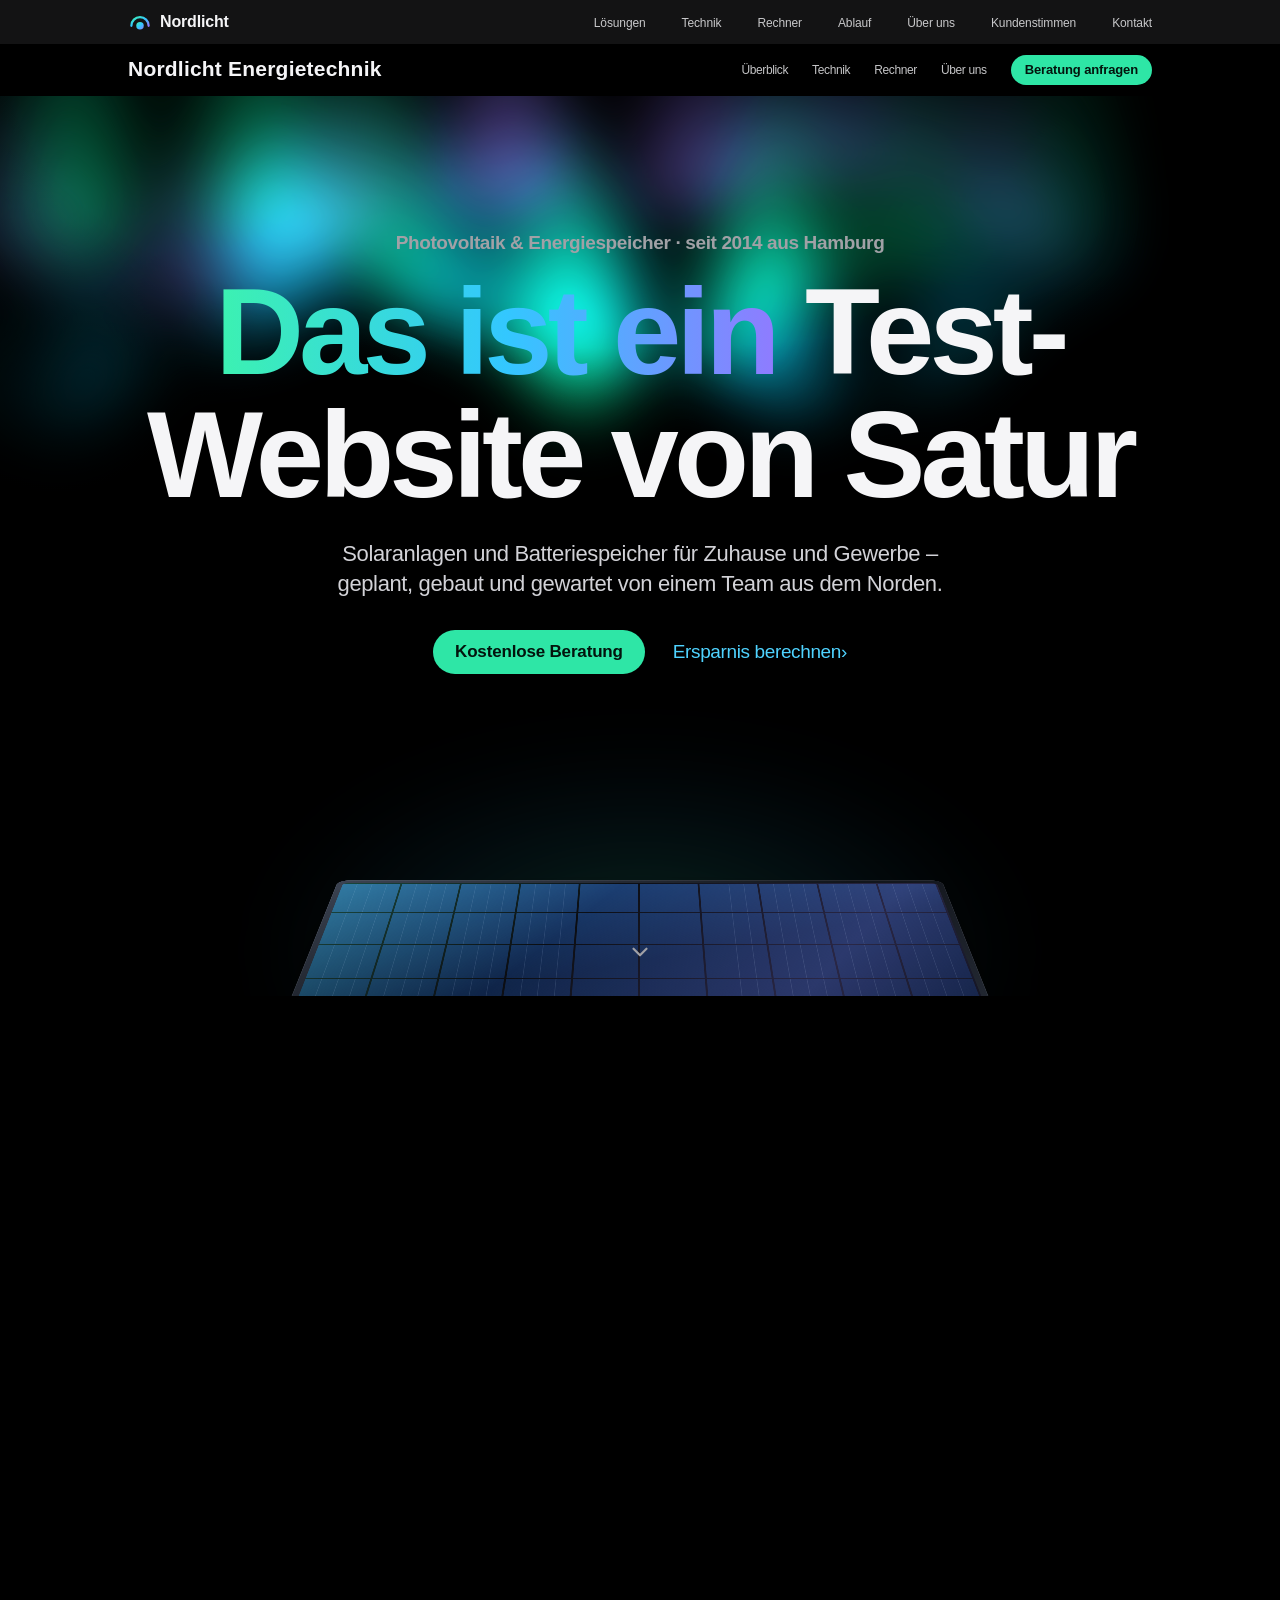
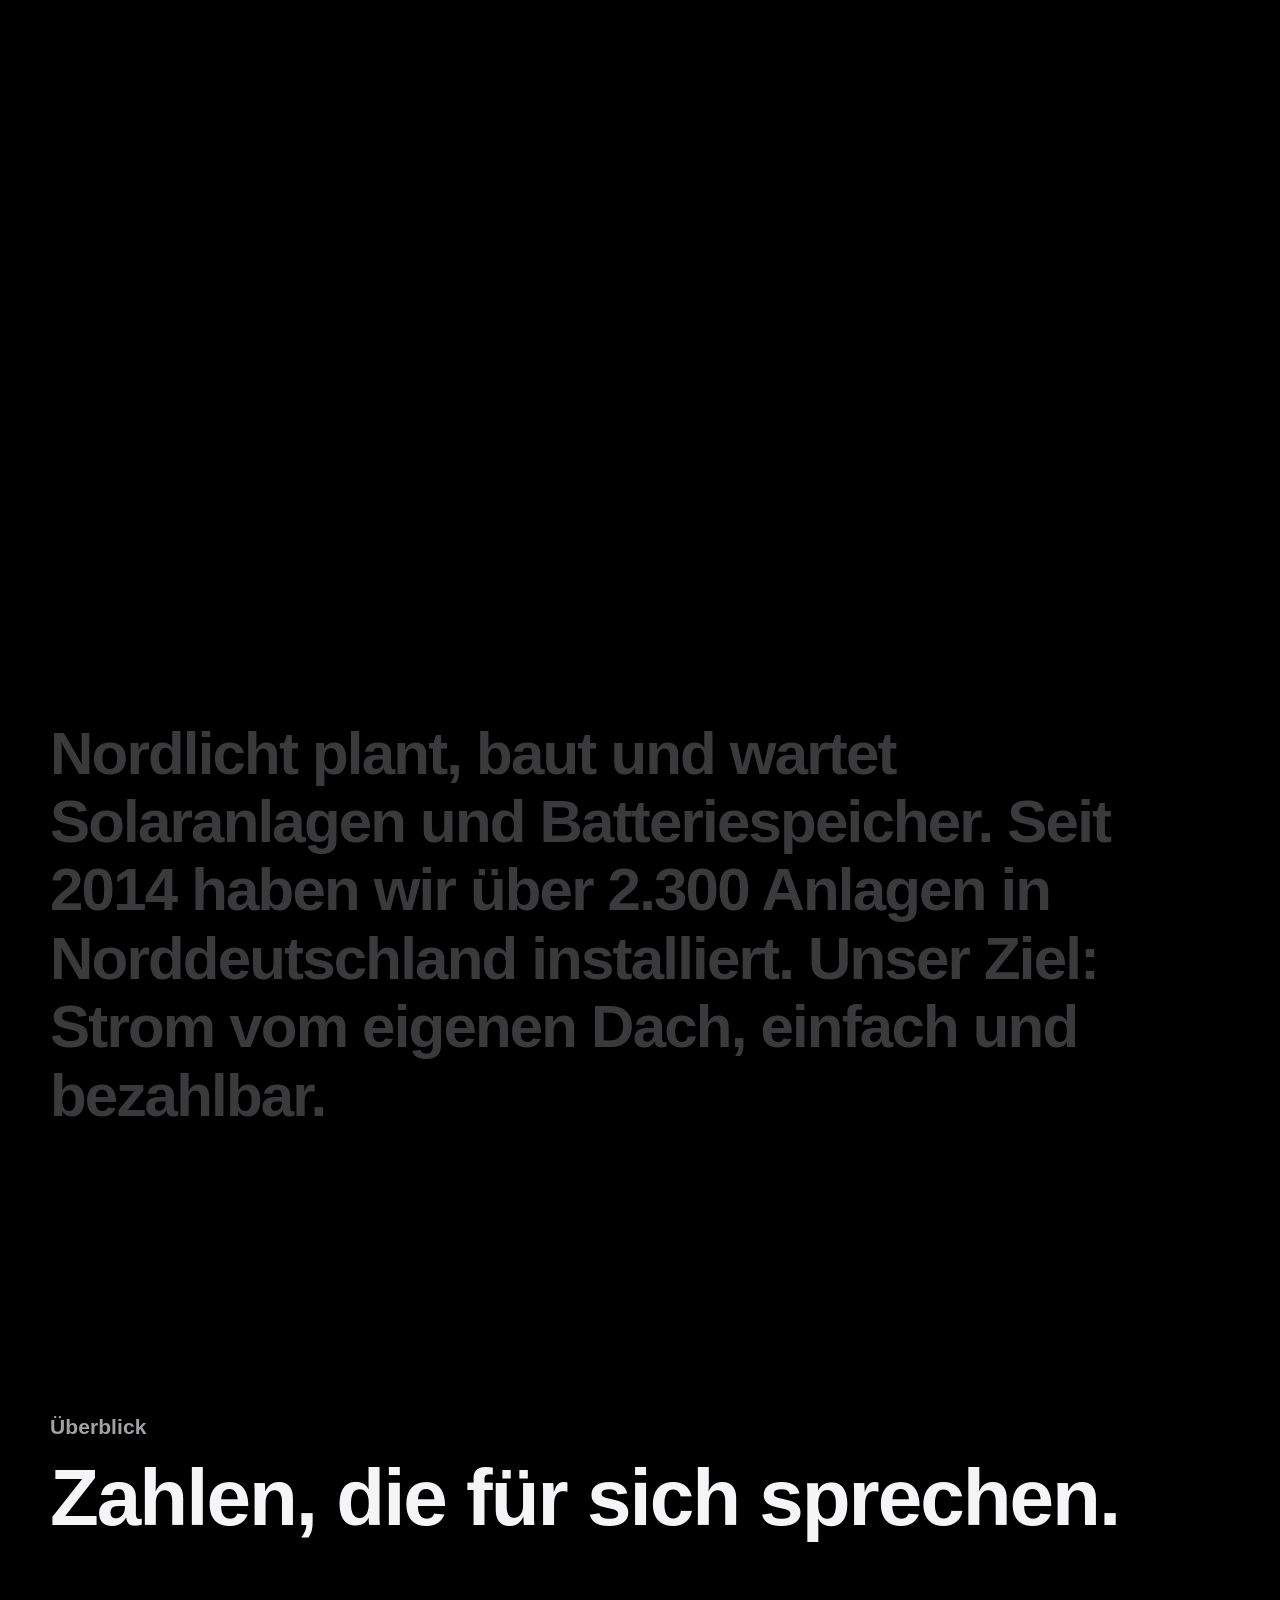
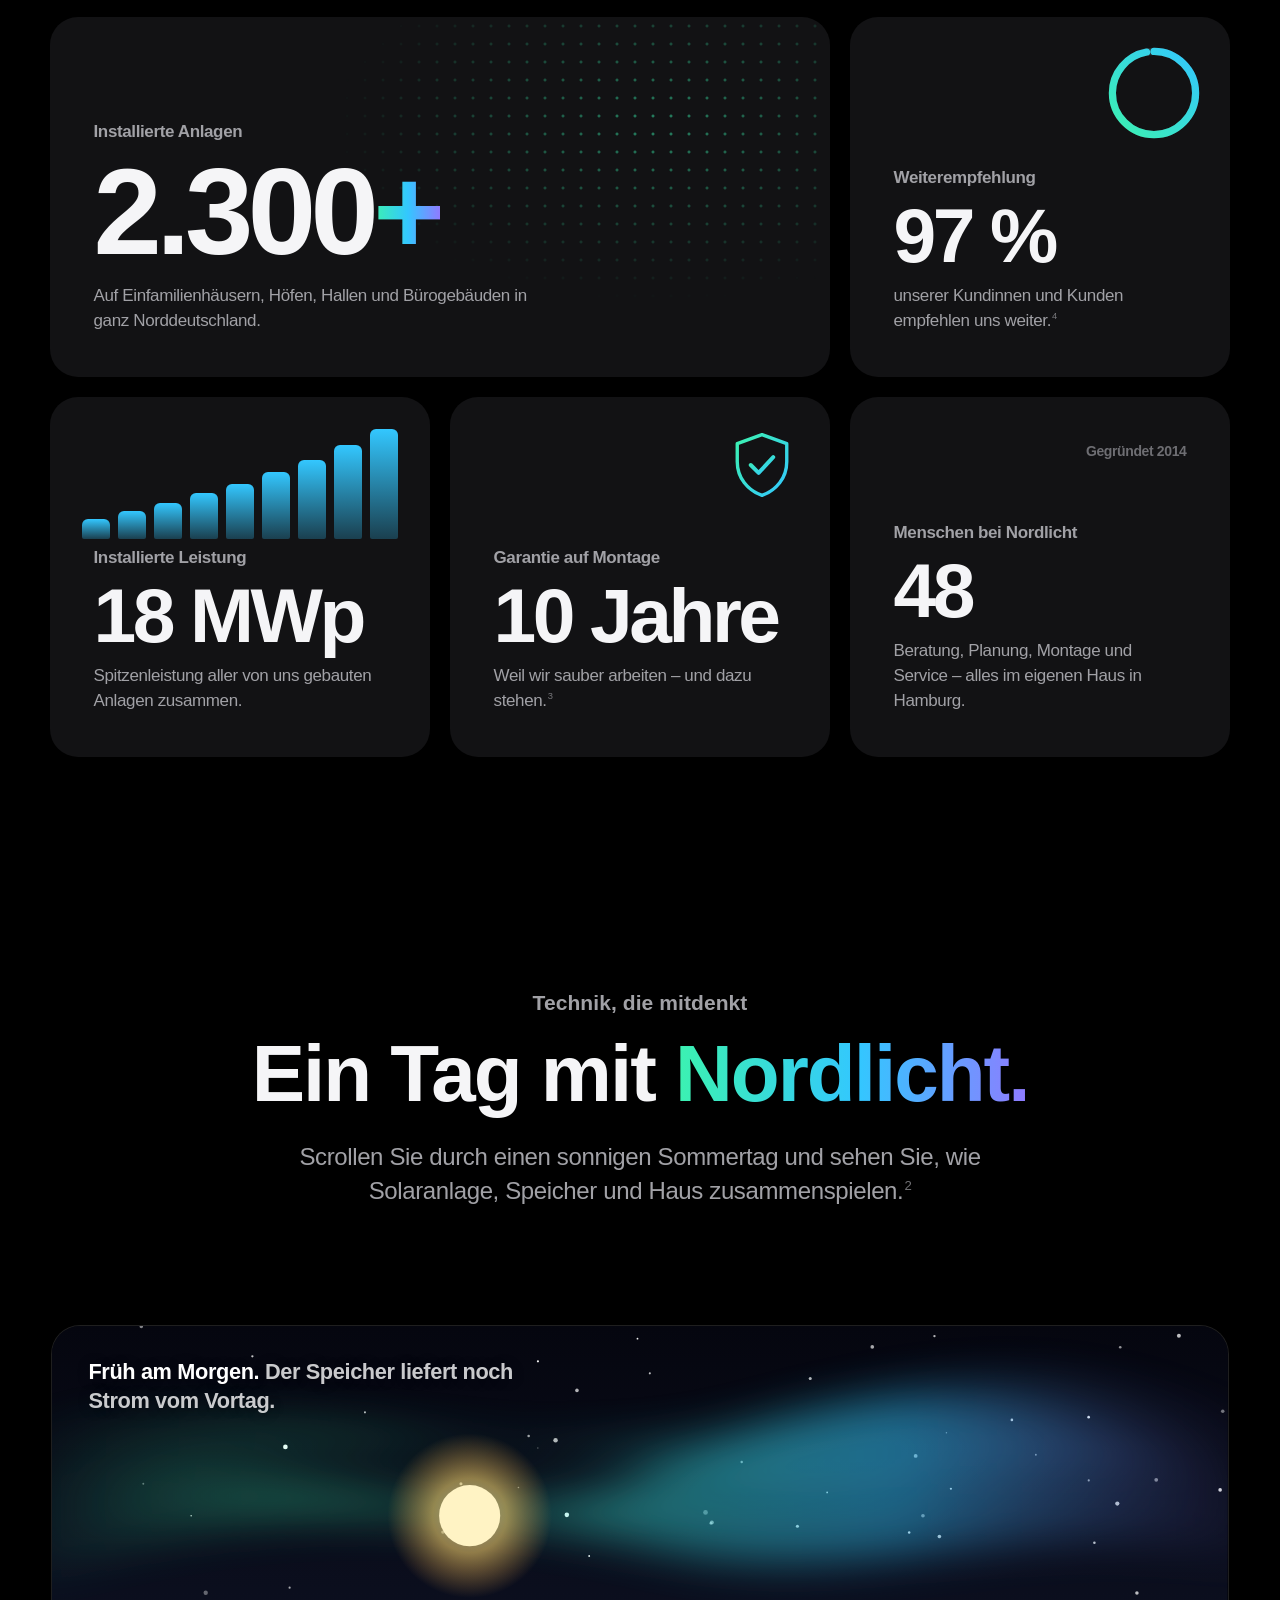
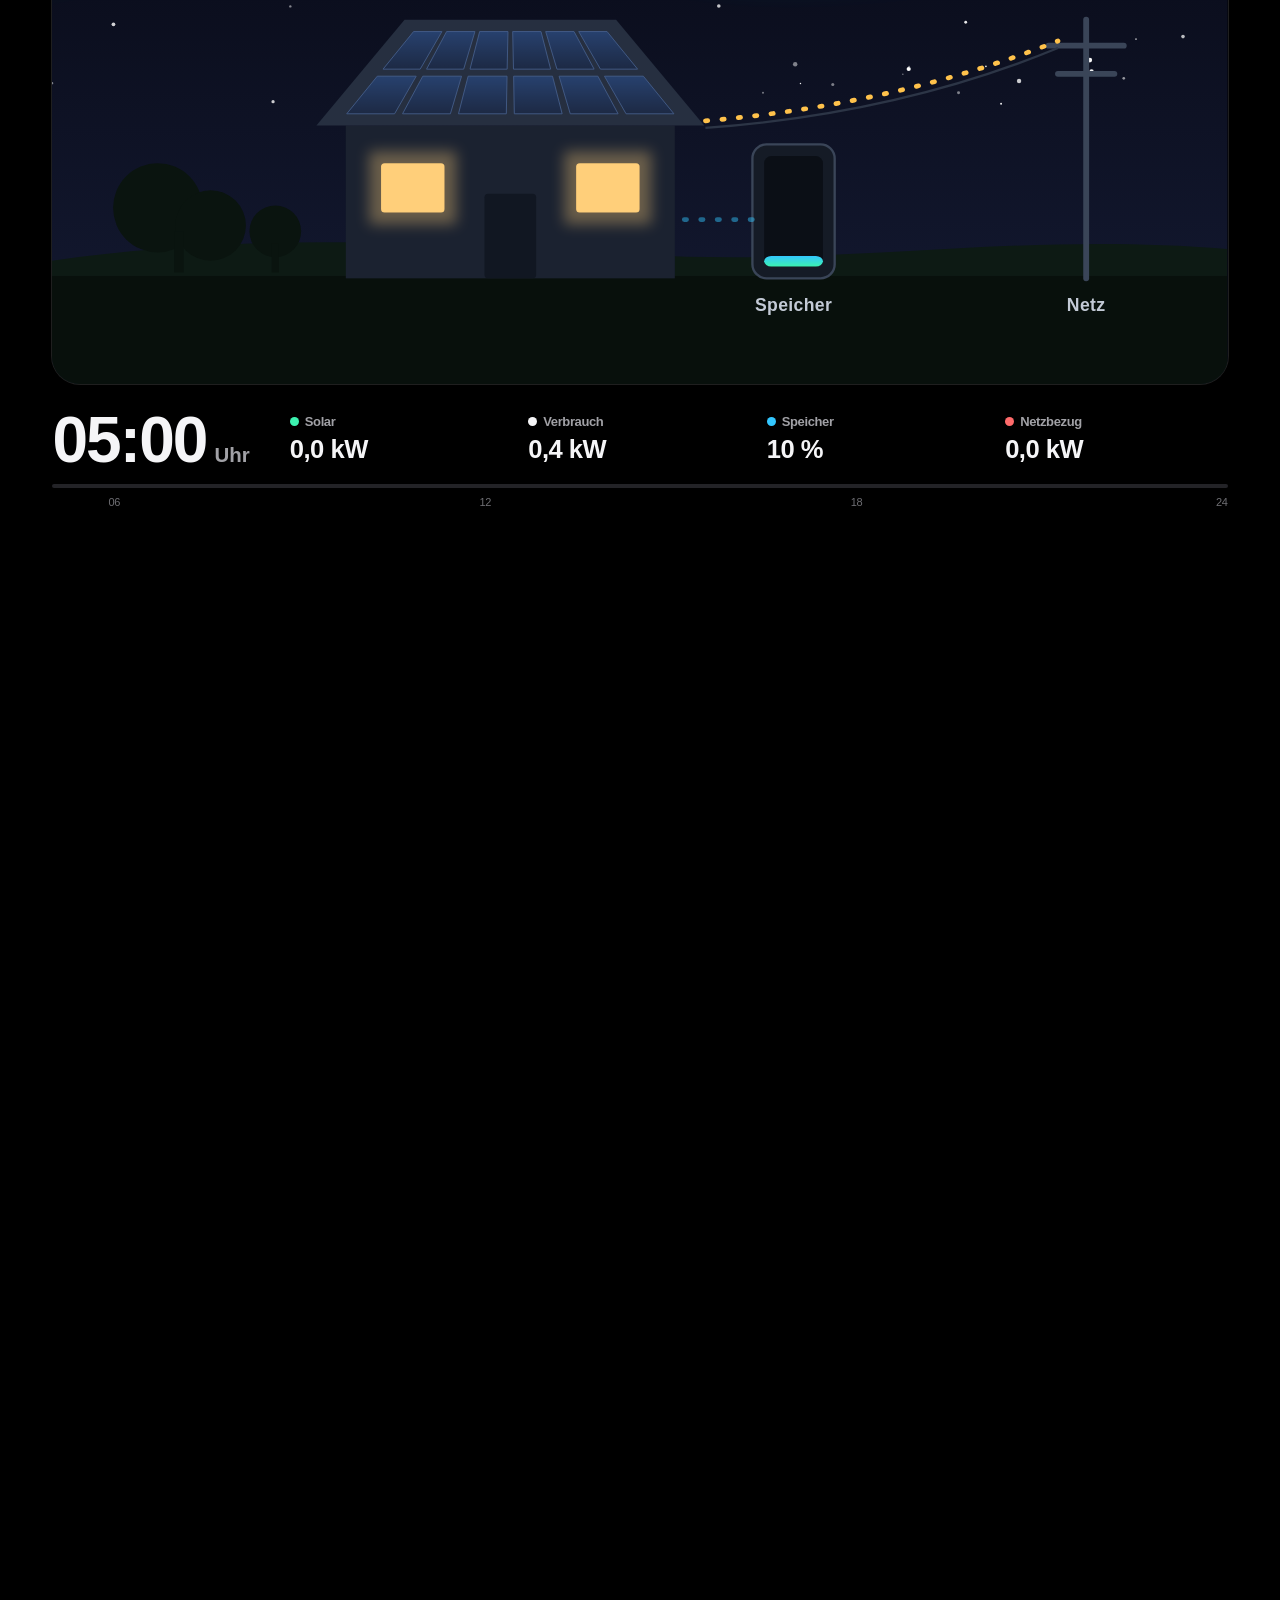
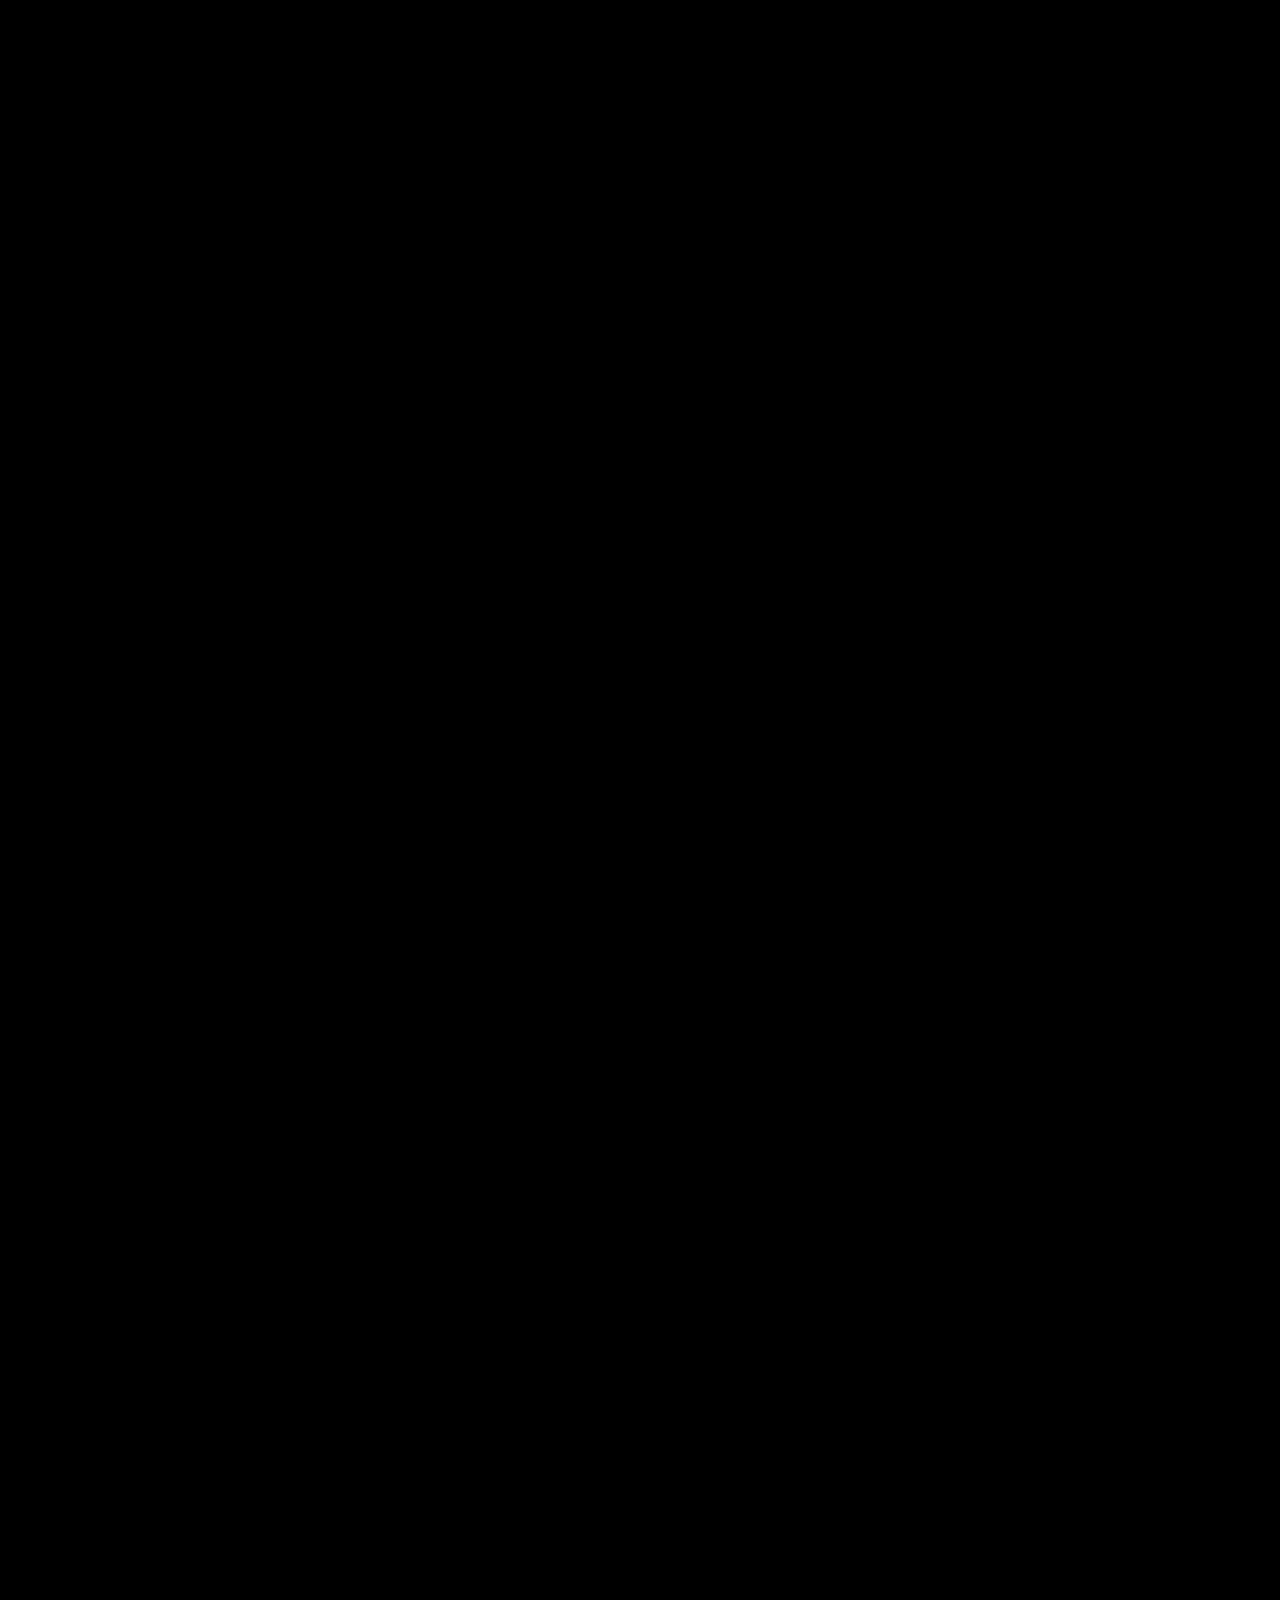
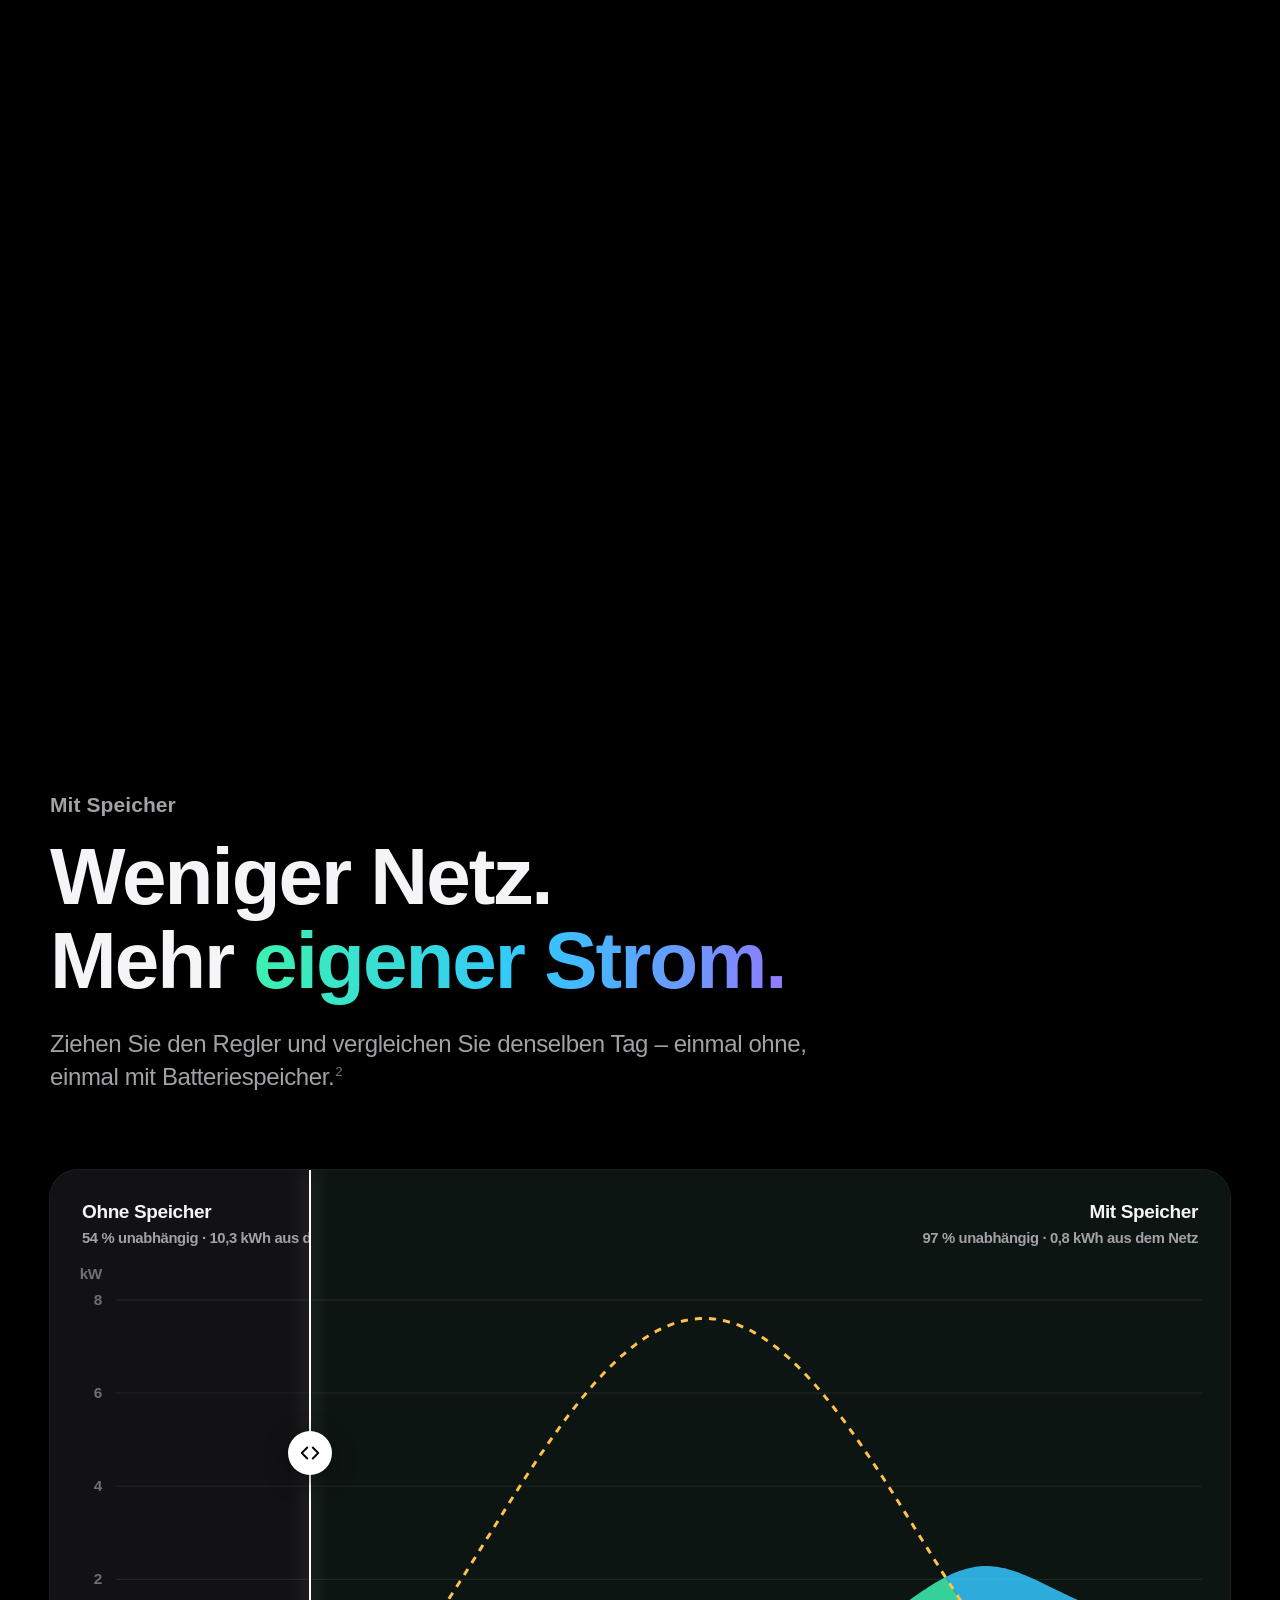
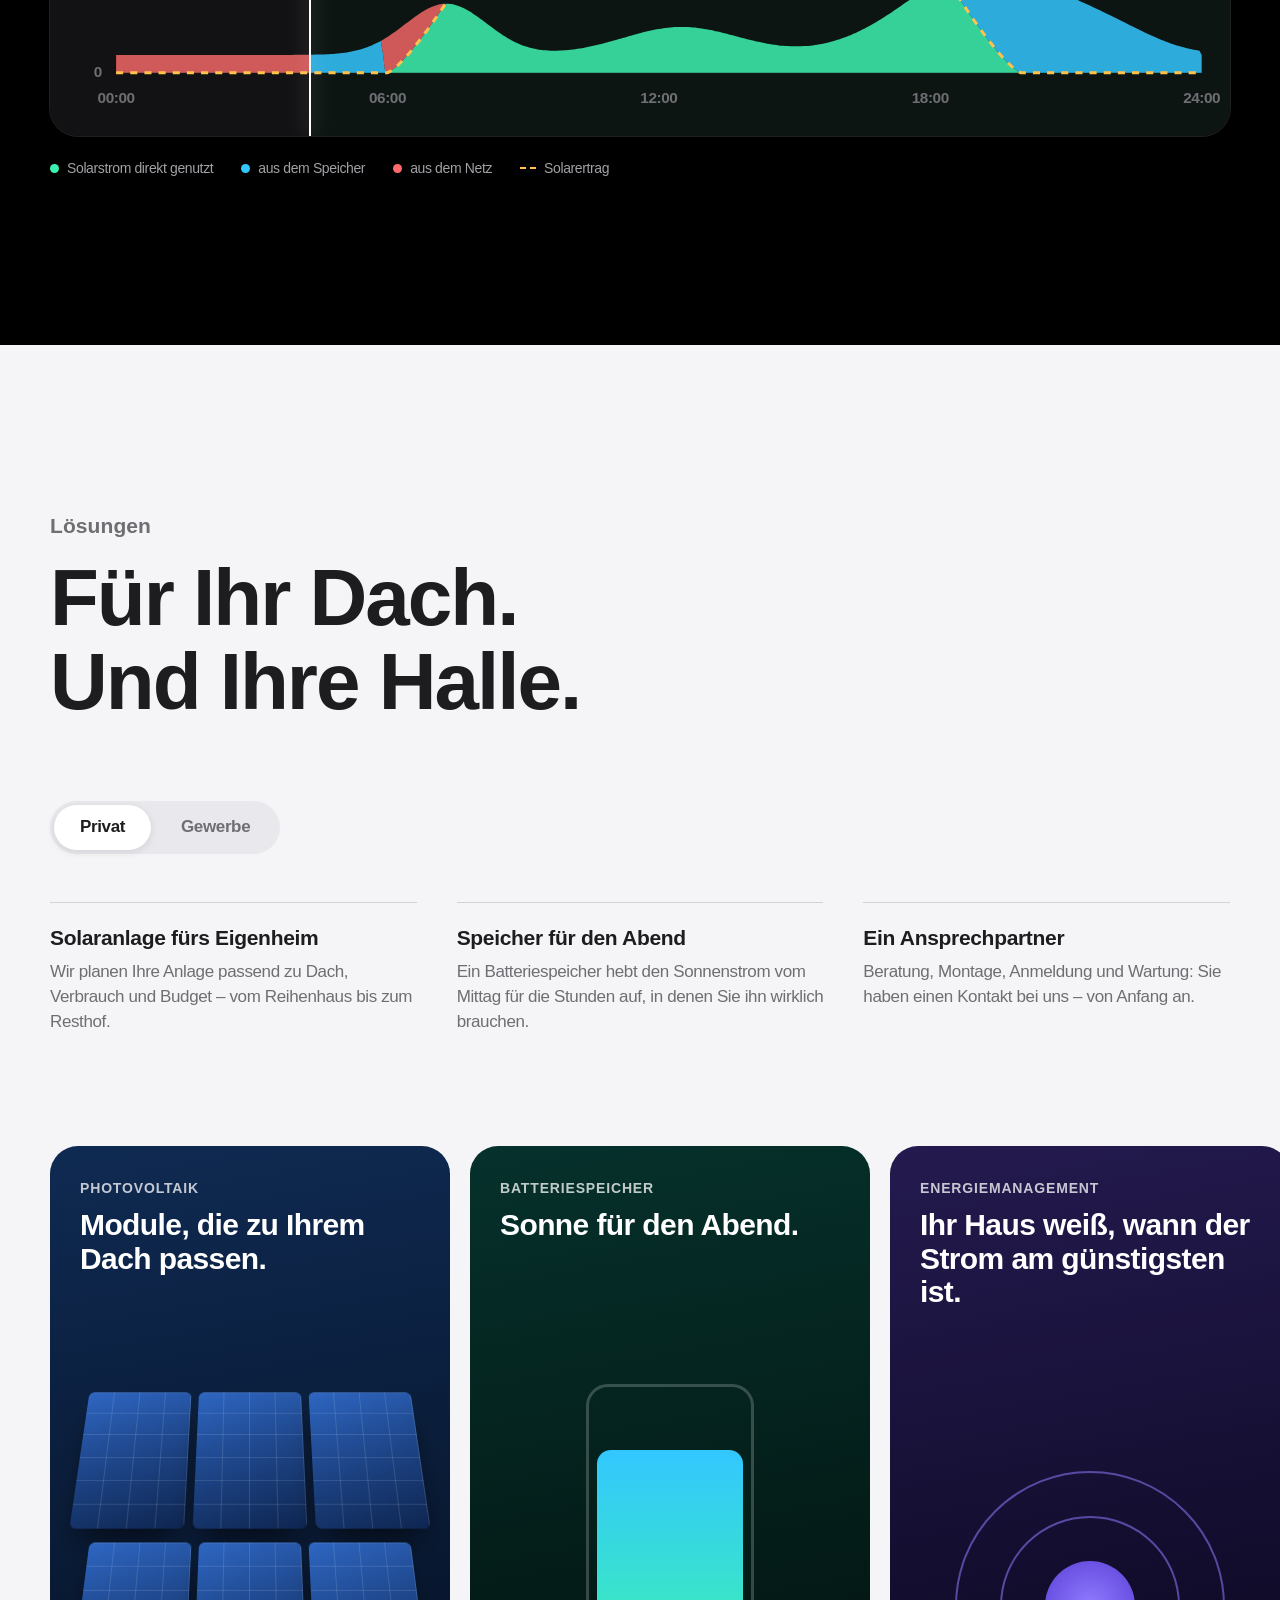
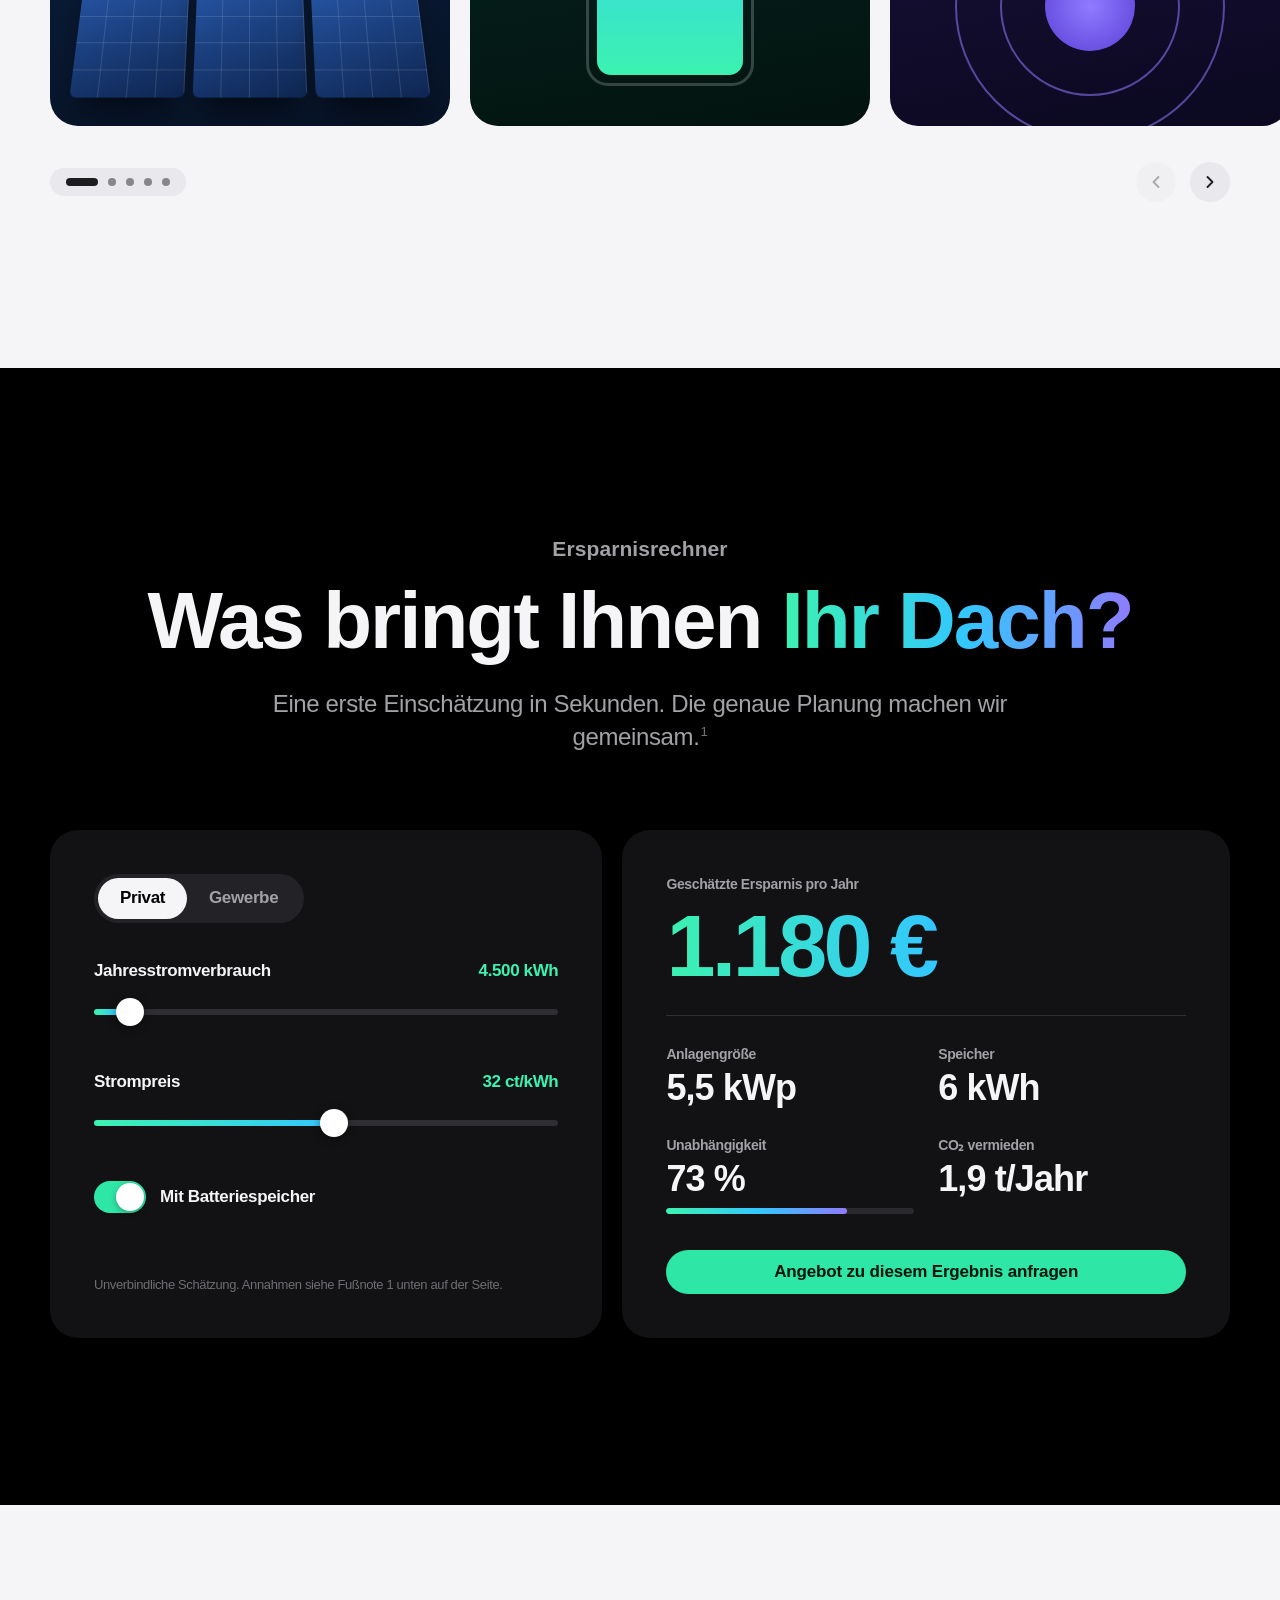
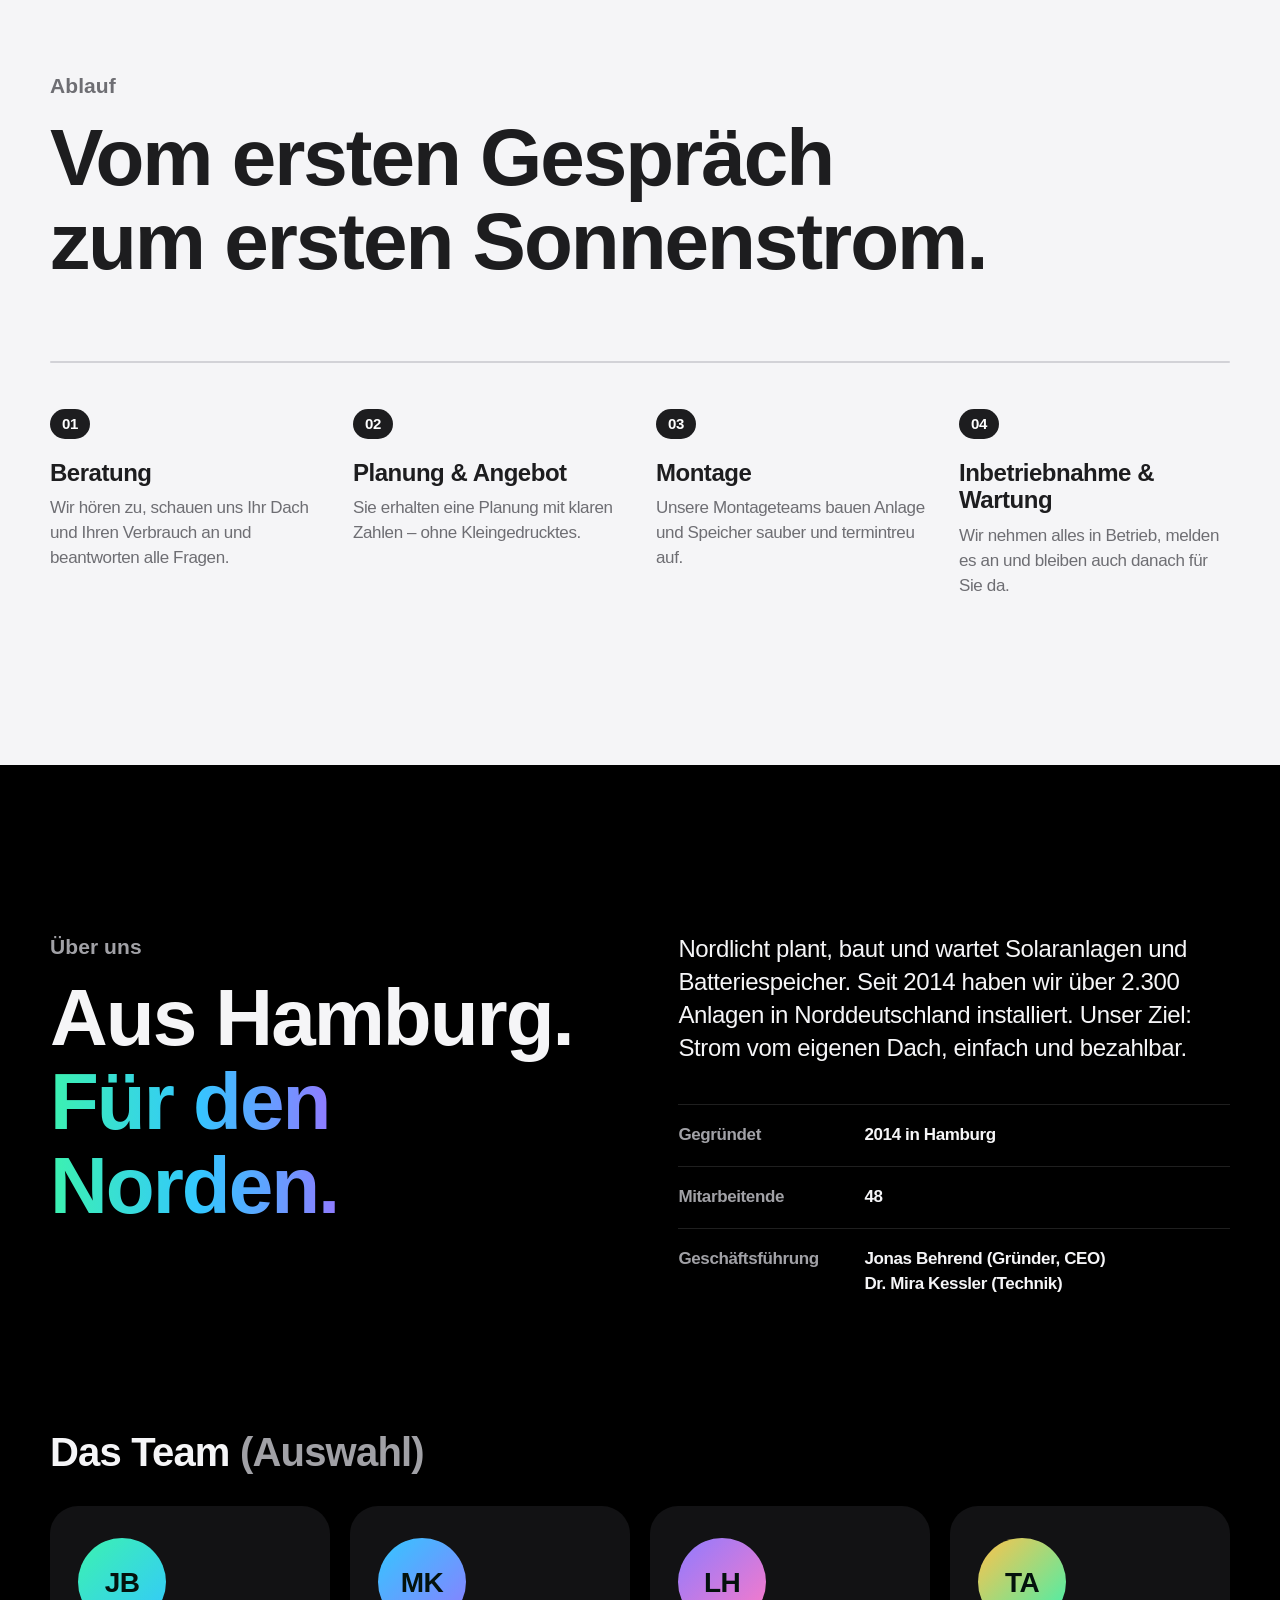
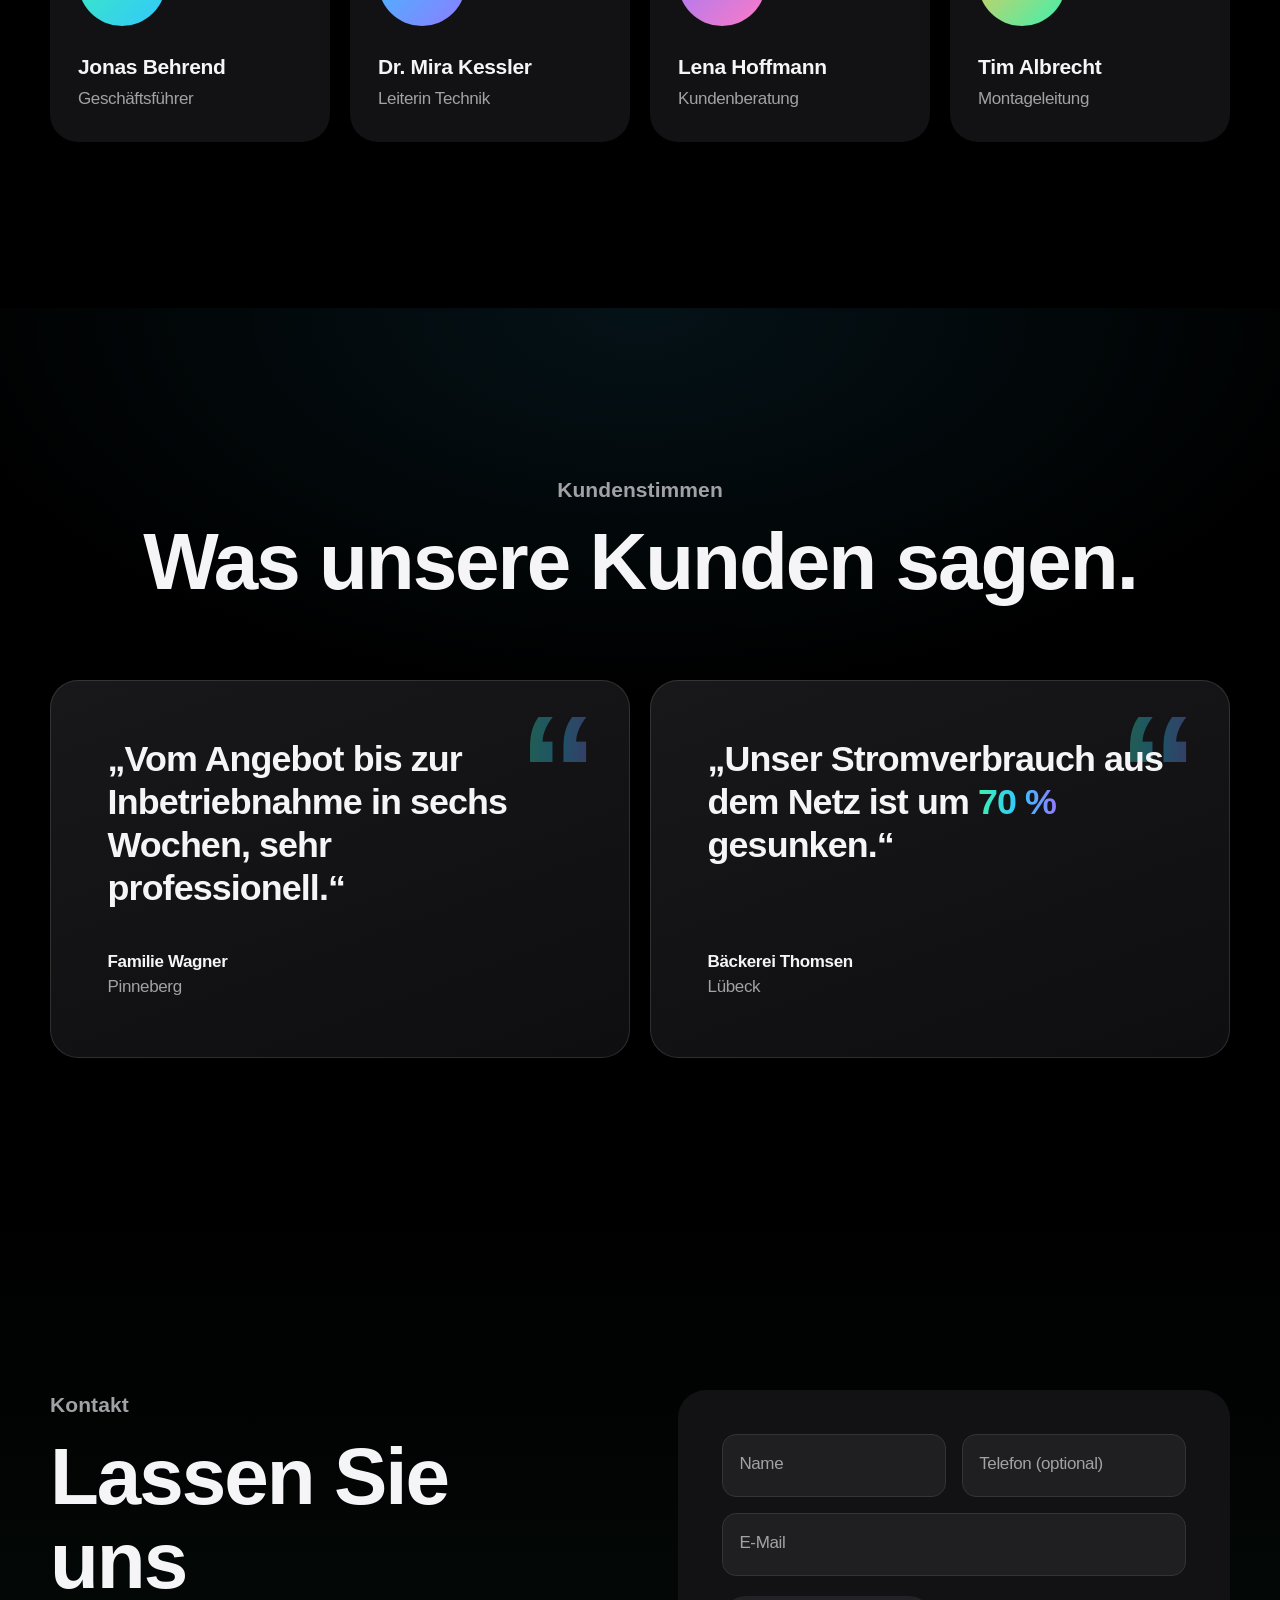
==== commit fad29151: "Hero-Überschrift auf „Das ist ein Test-Website von Satur“ geändert Co-Authored-By: Claude Opus 5.5 <" ====
--- a/index.html
+++ b/index.html
@@ -98,7 +98,7 @@
 
         <div class="hero__content">
           <p class="hero__eyebrow">Photovoltaik &amp; Energiespeicher · seit 2014 aus Hamburg</p>
-          <h1 class="hero__title"><span class="grad-text">Energie,</span> die&nbsp;mitdenkt.</h1>
+          <h1 class="hero__title"><span class="grad-text">Das ist ein</span> Test-Website von&nbsp;Satur</h1>
           <p class="hero__lead">Solaranlagen und Batteriespeicher für Zuhause und Gewerbe – geplant, gebaut und gewartet von einem Team aus dem Norden.</p>
           <div class="hero__cta">
             <a class="btn" href="#kontakt">Kostenlose Beratung</a>
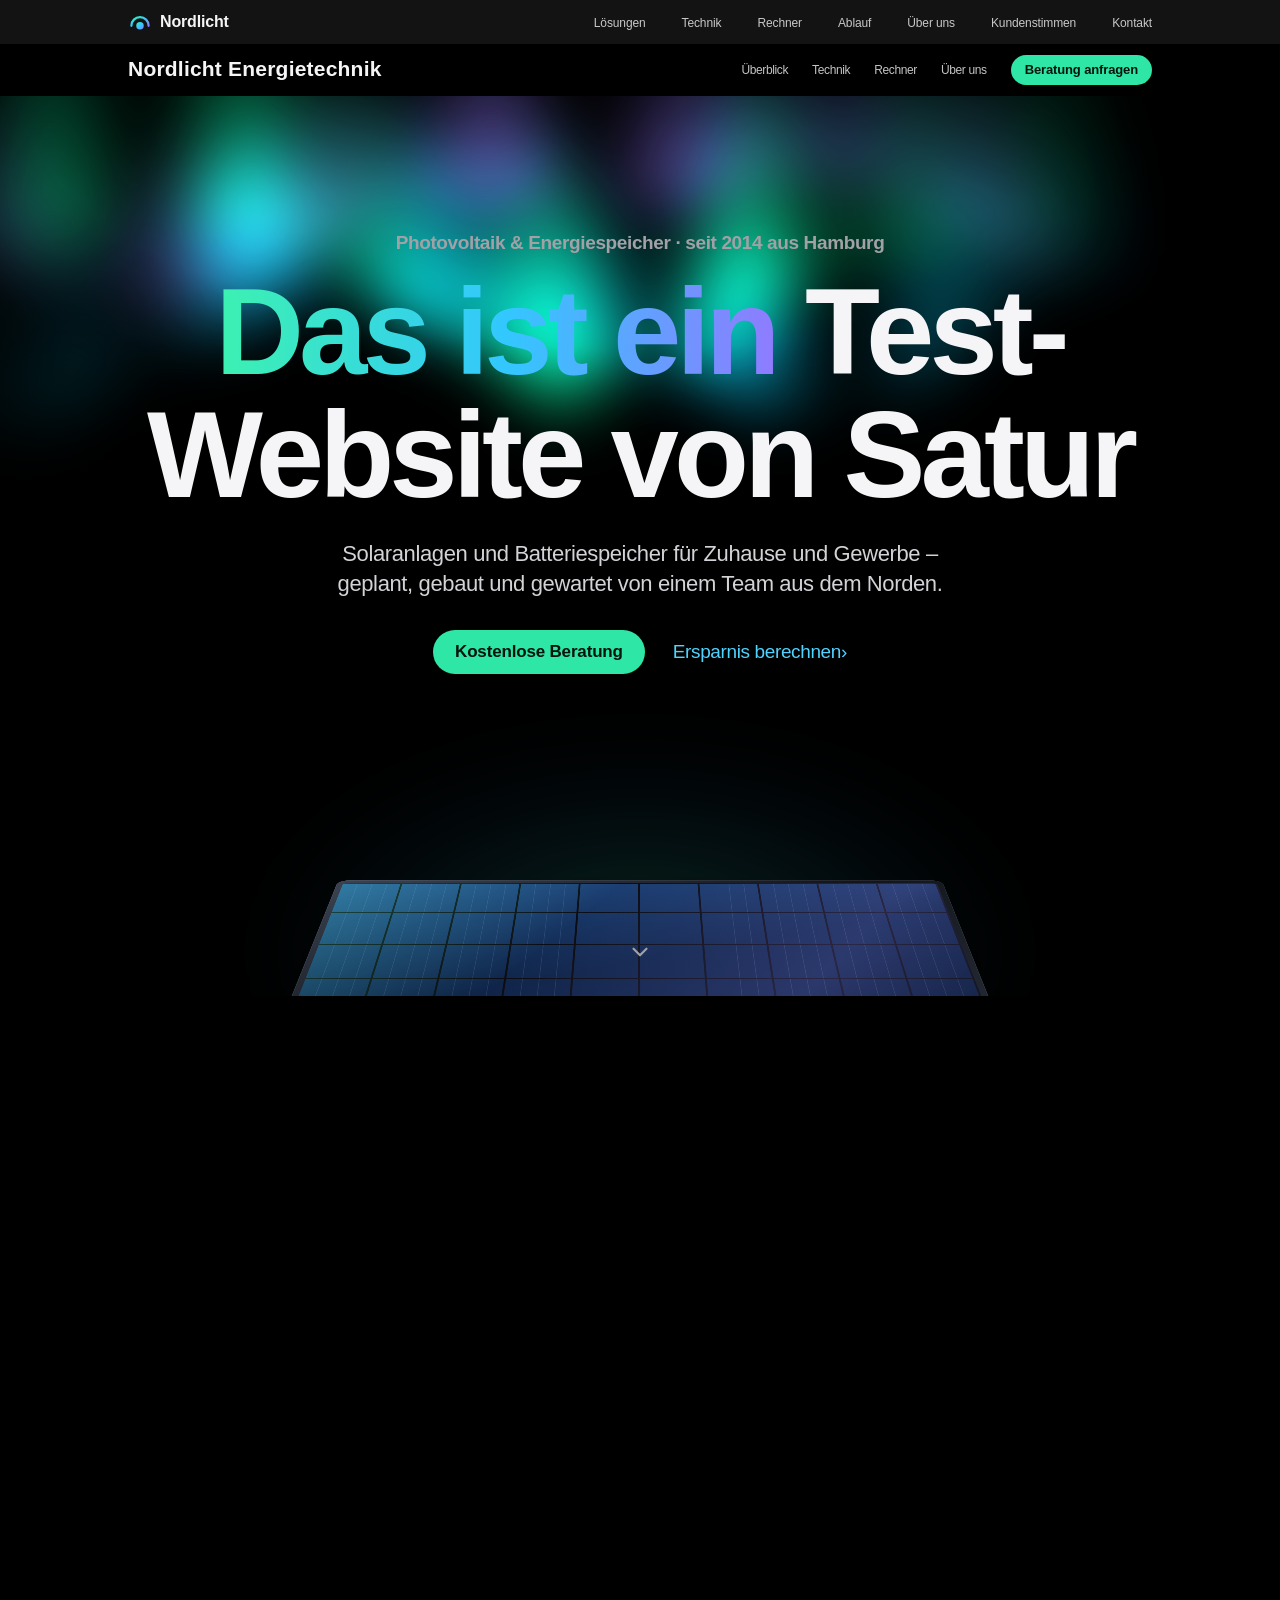
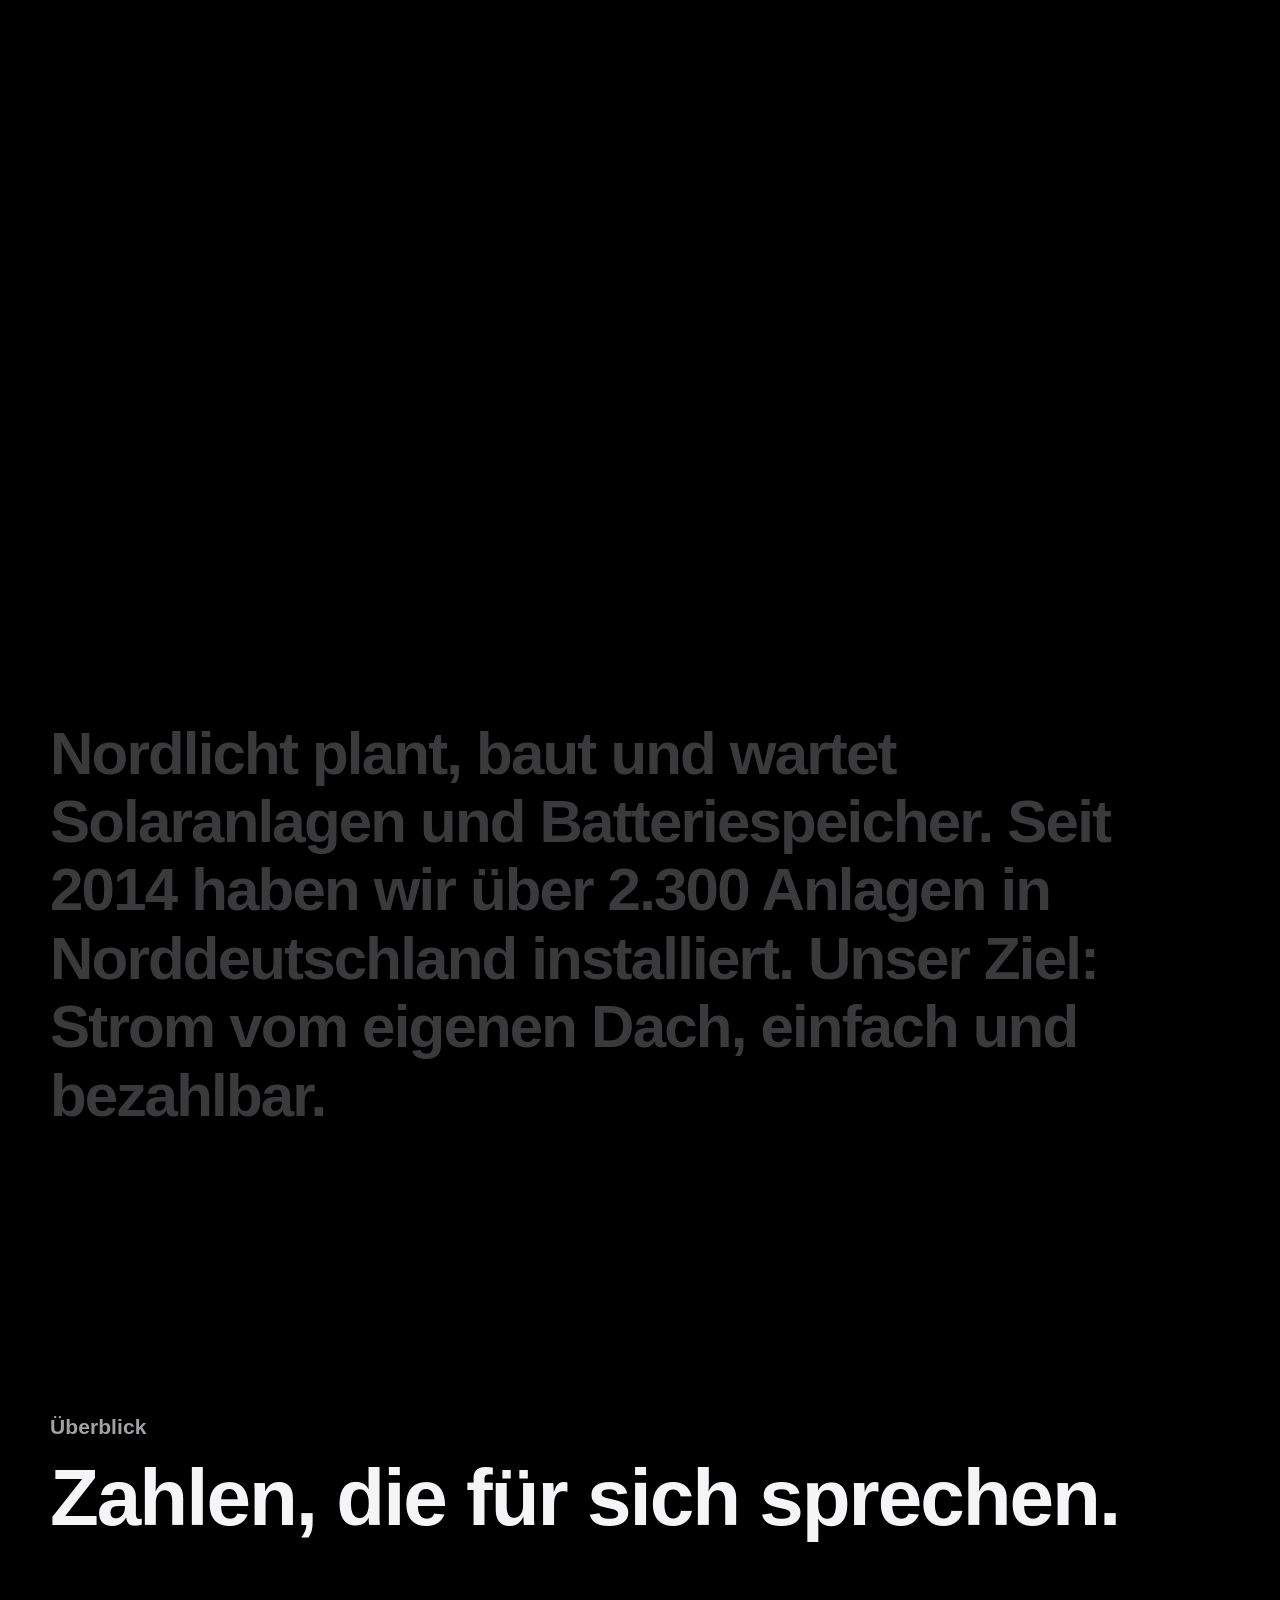
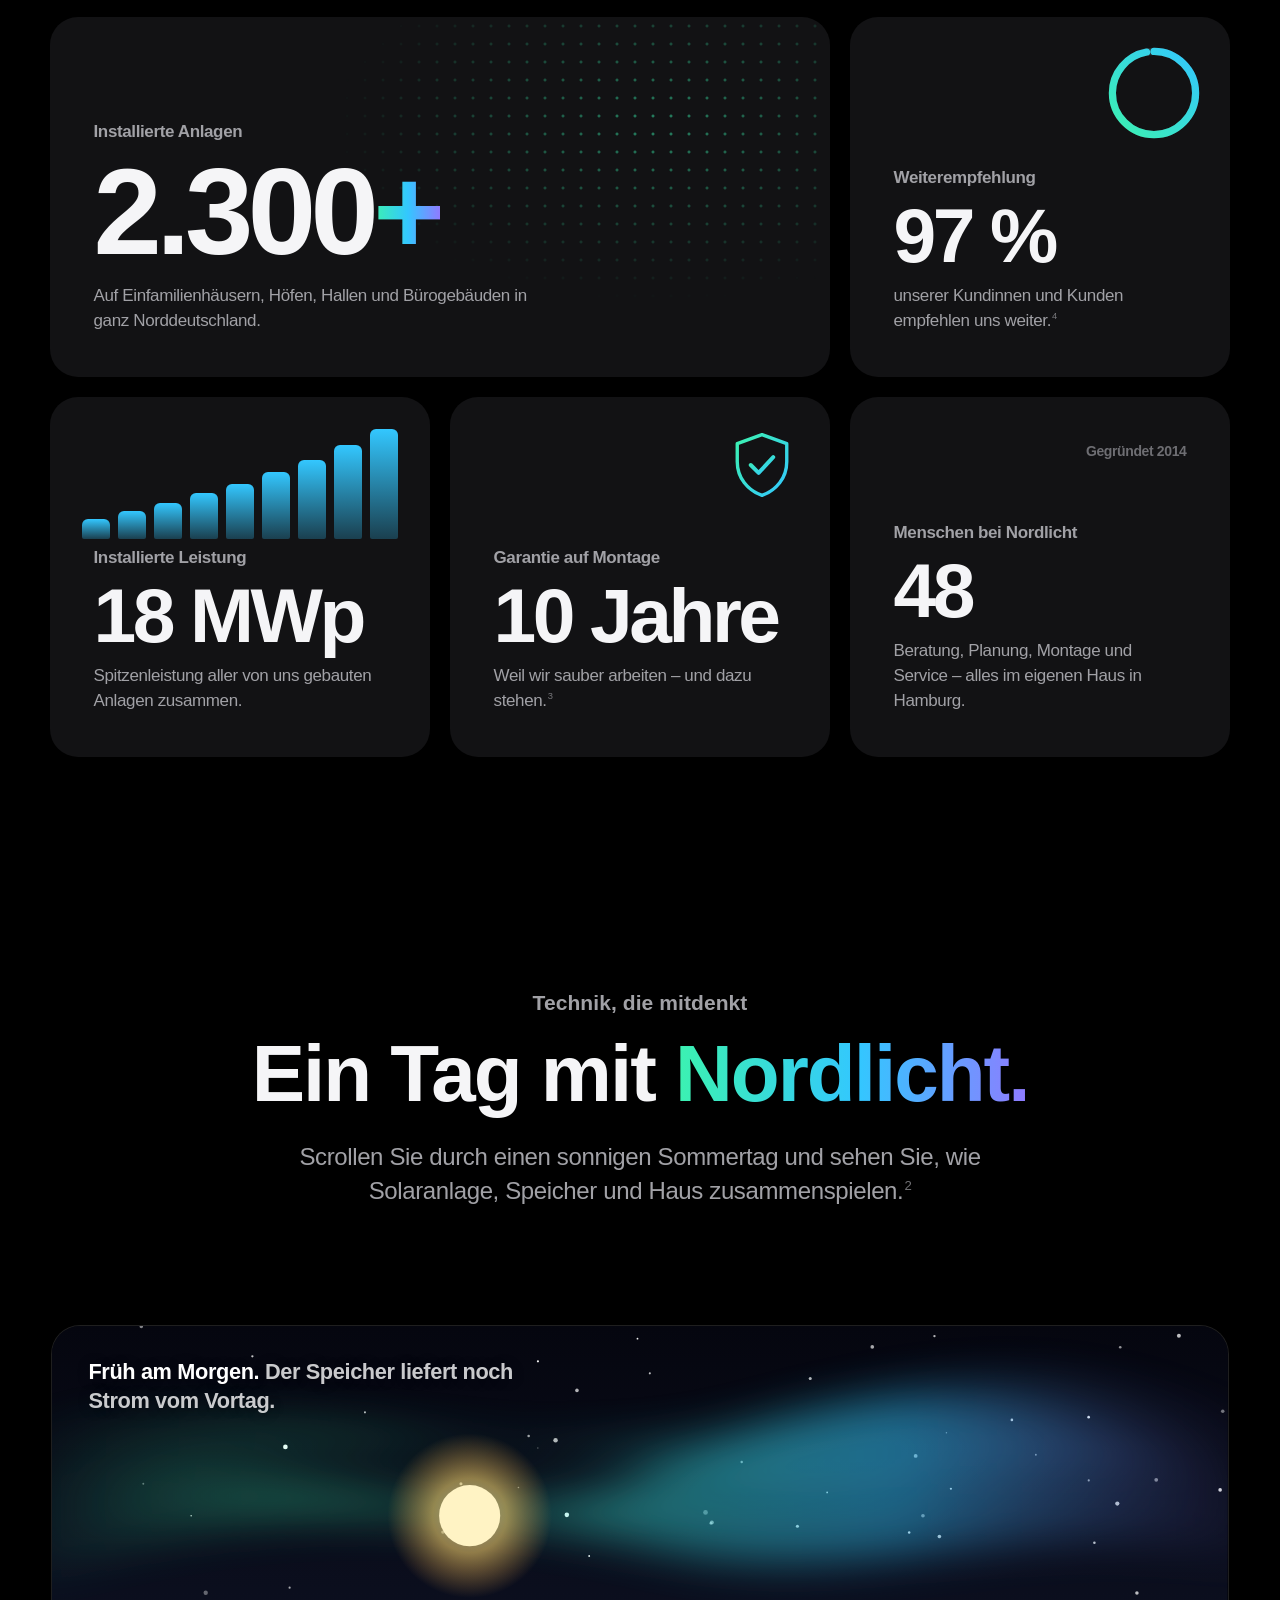
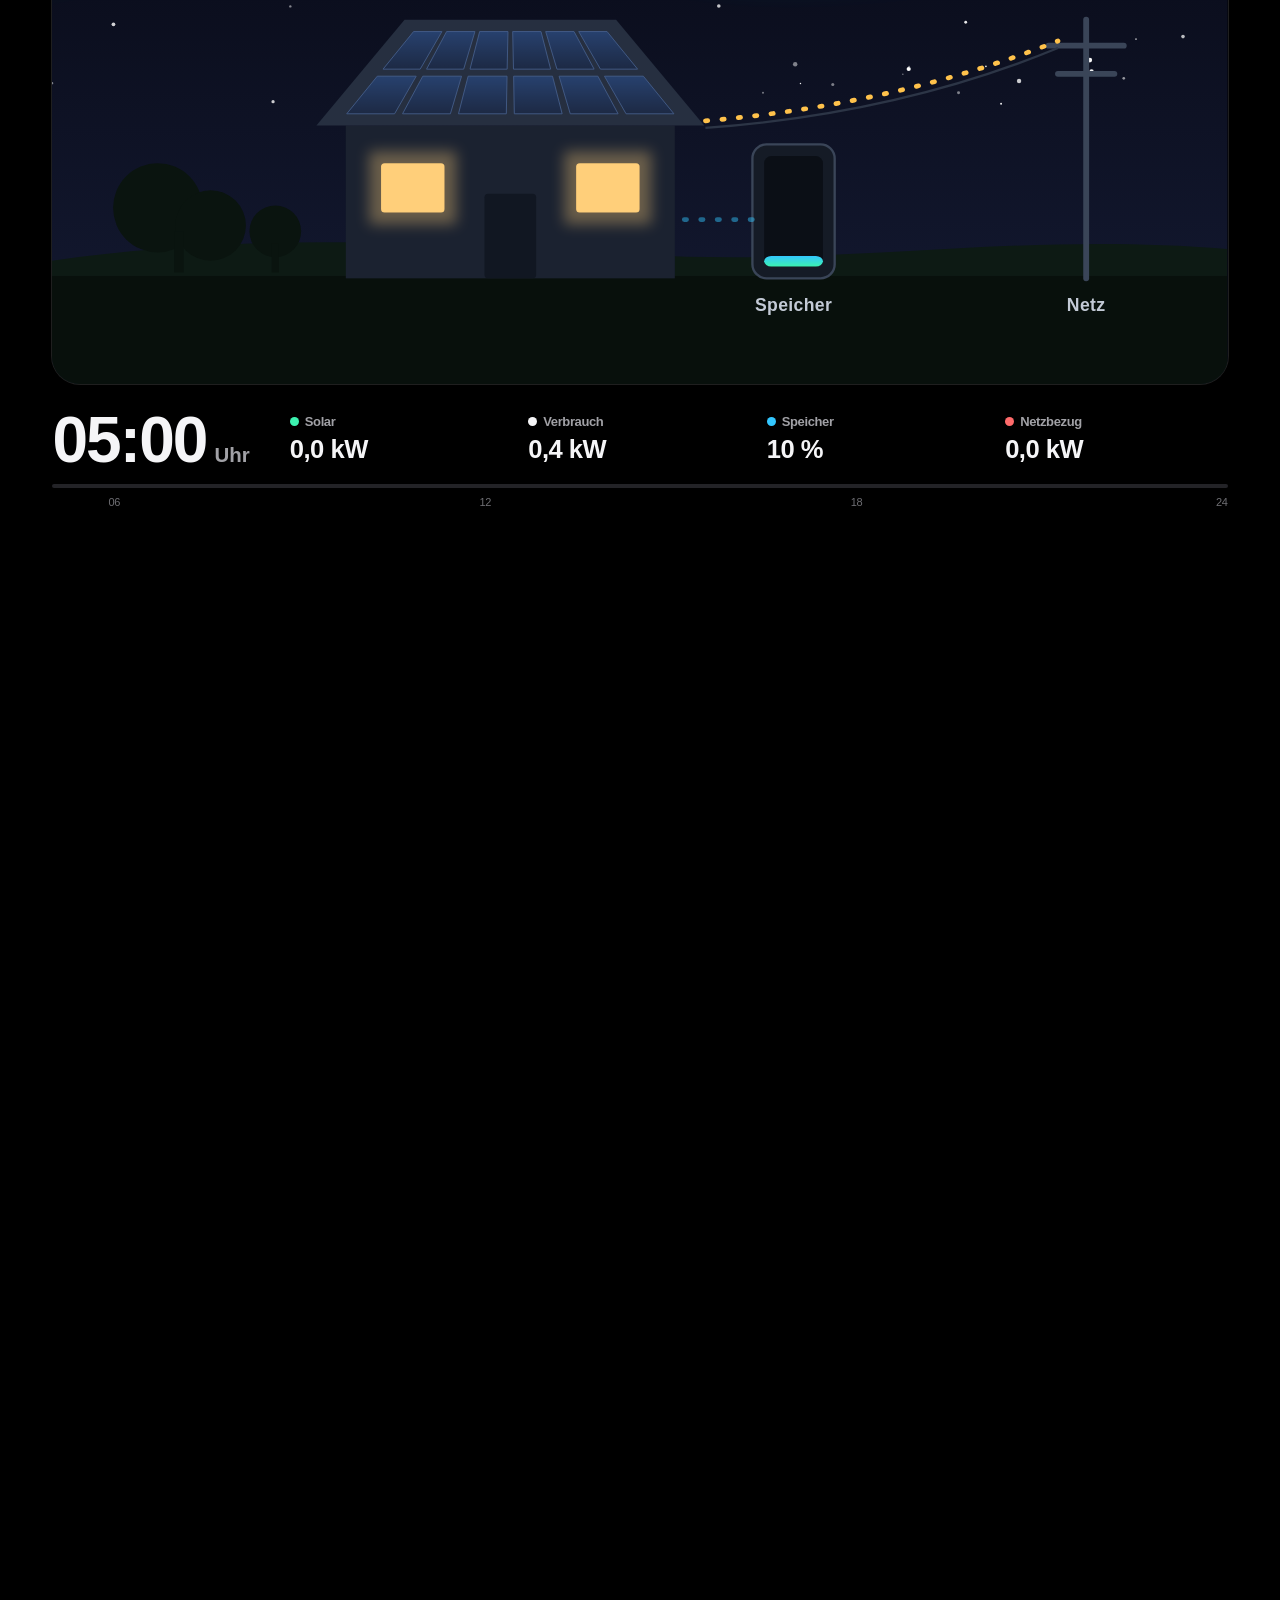
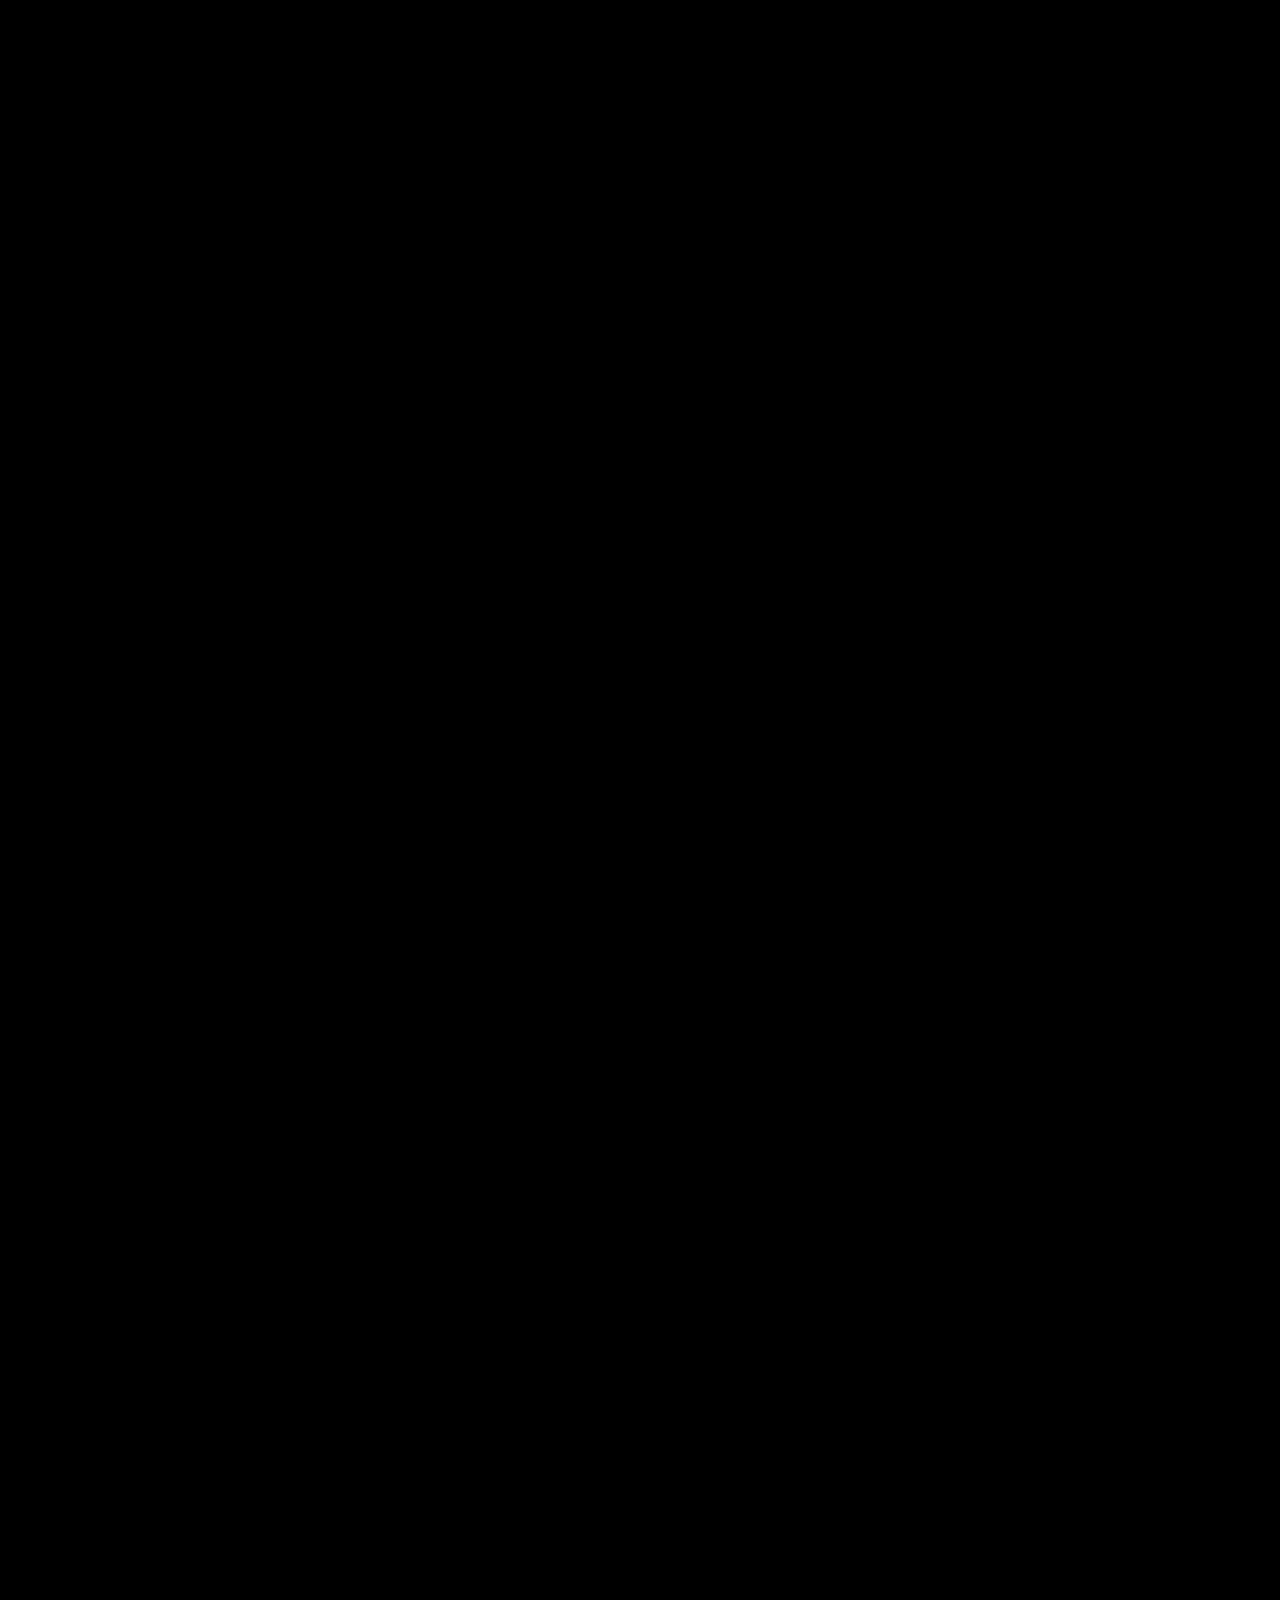
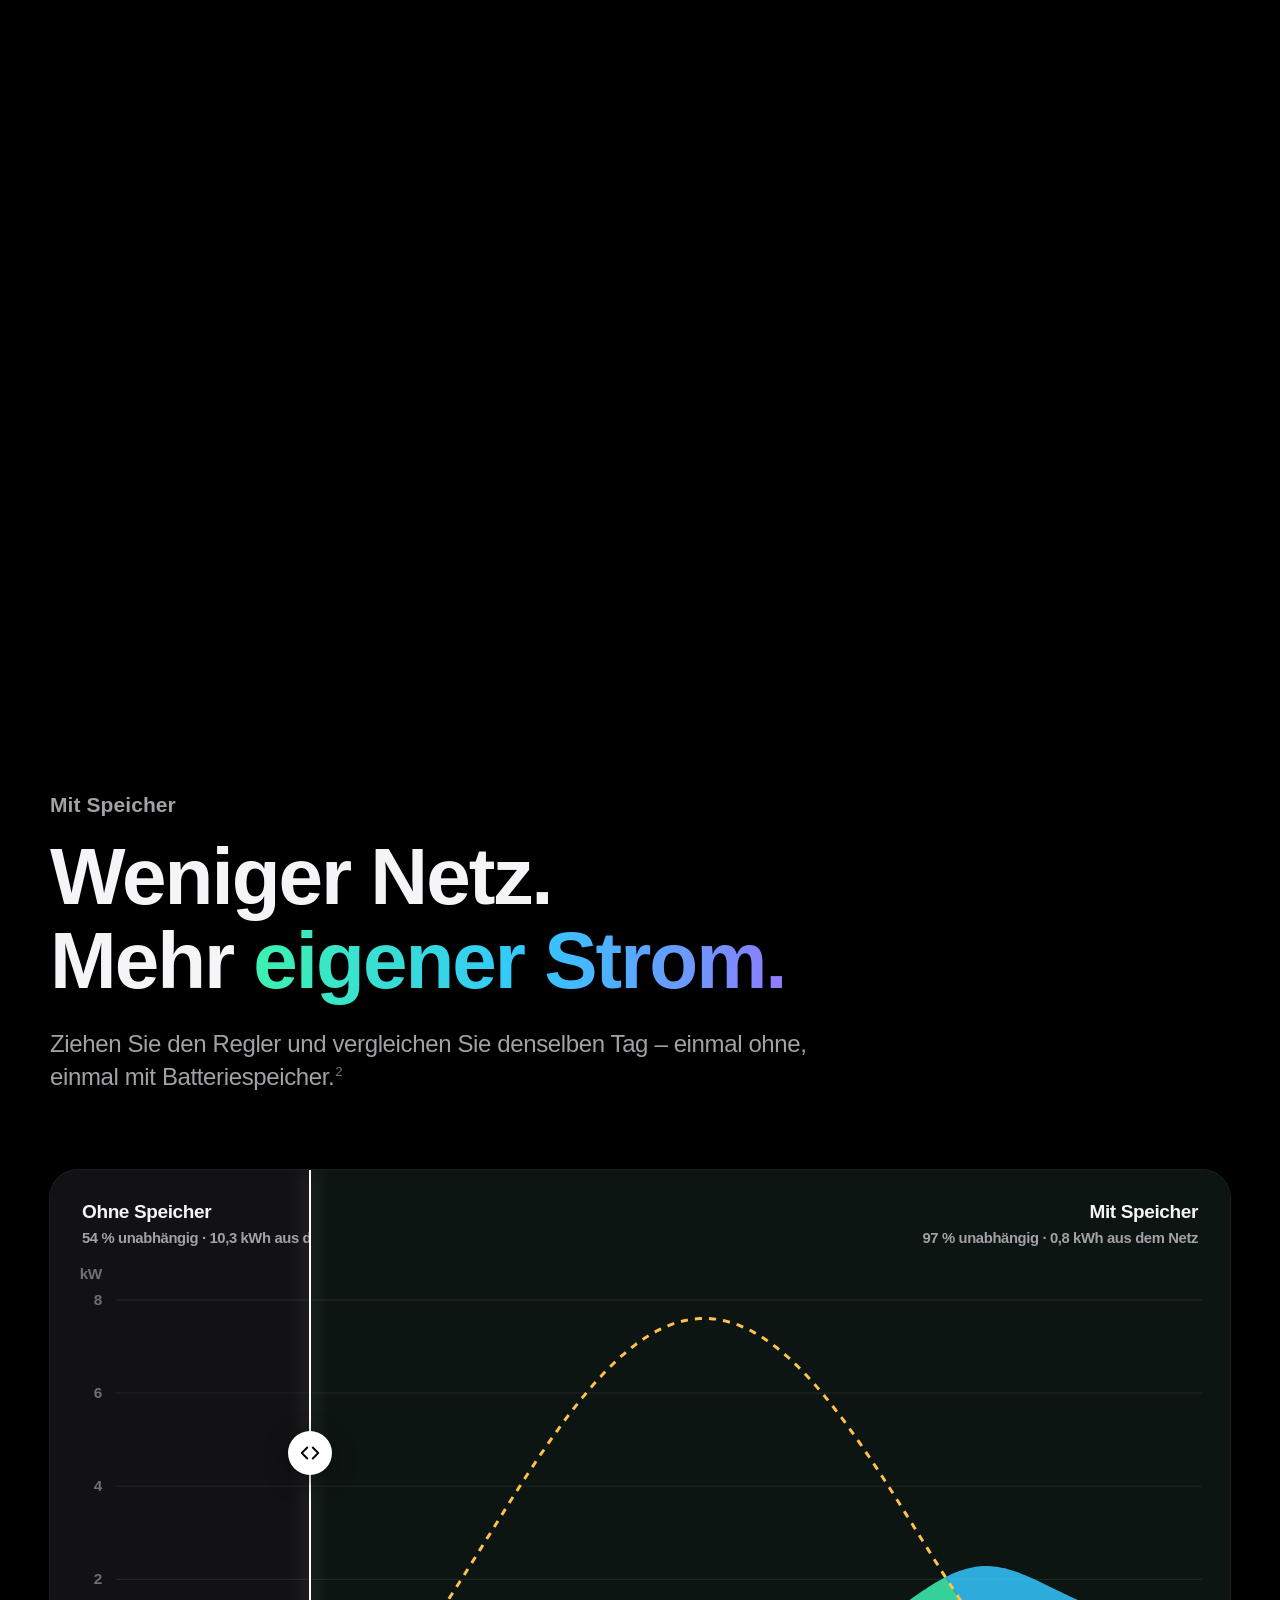
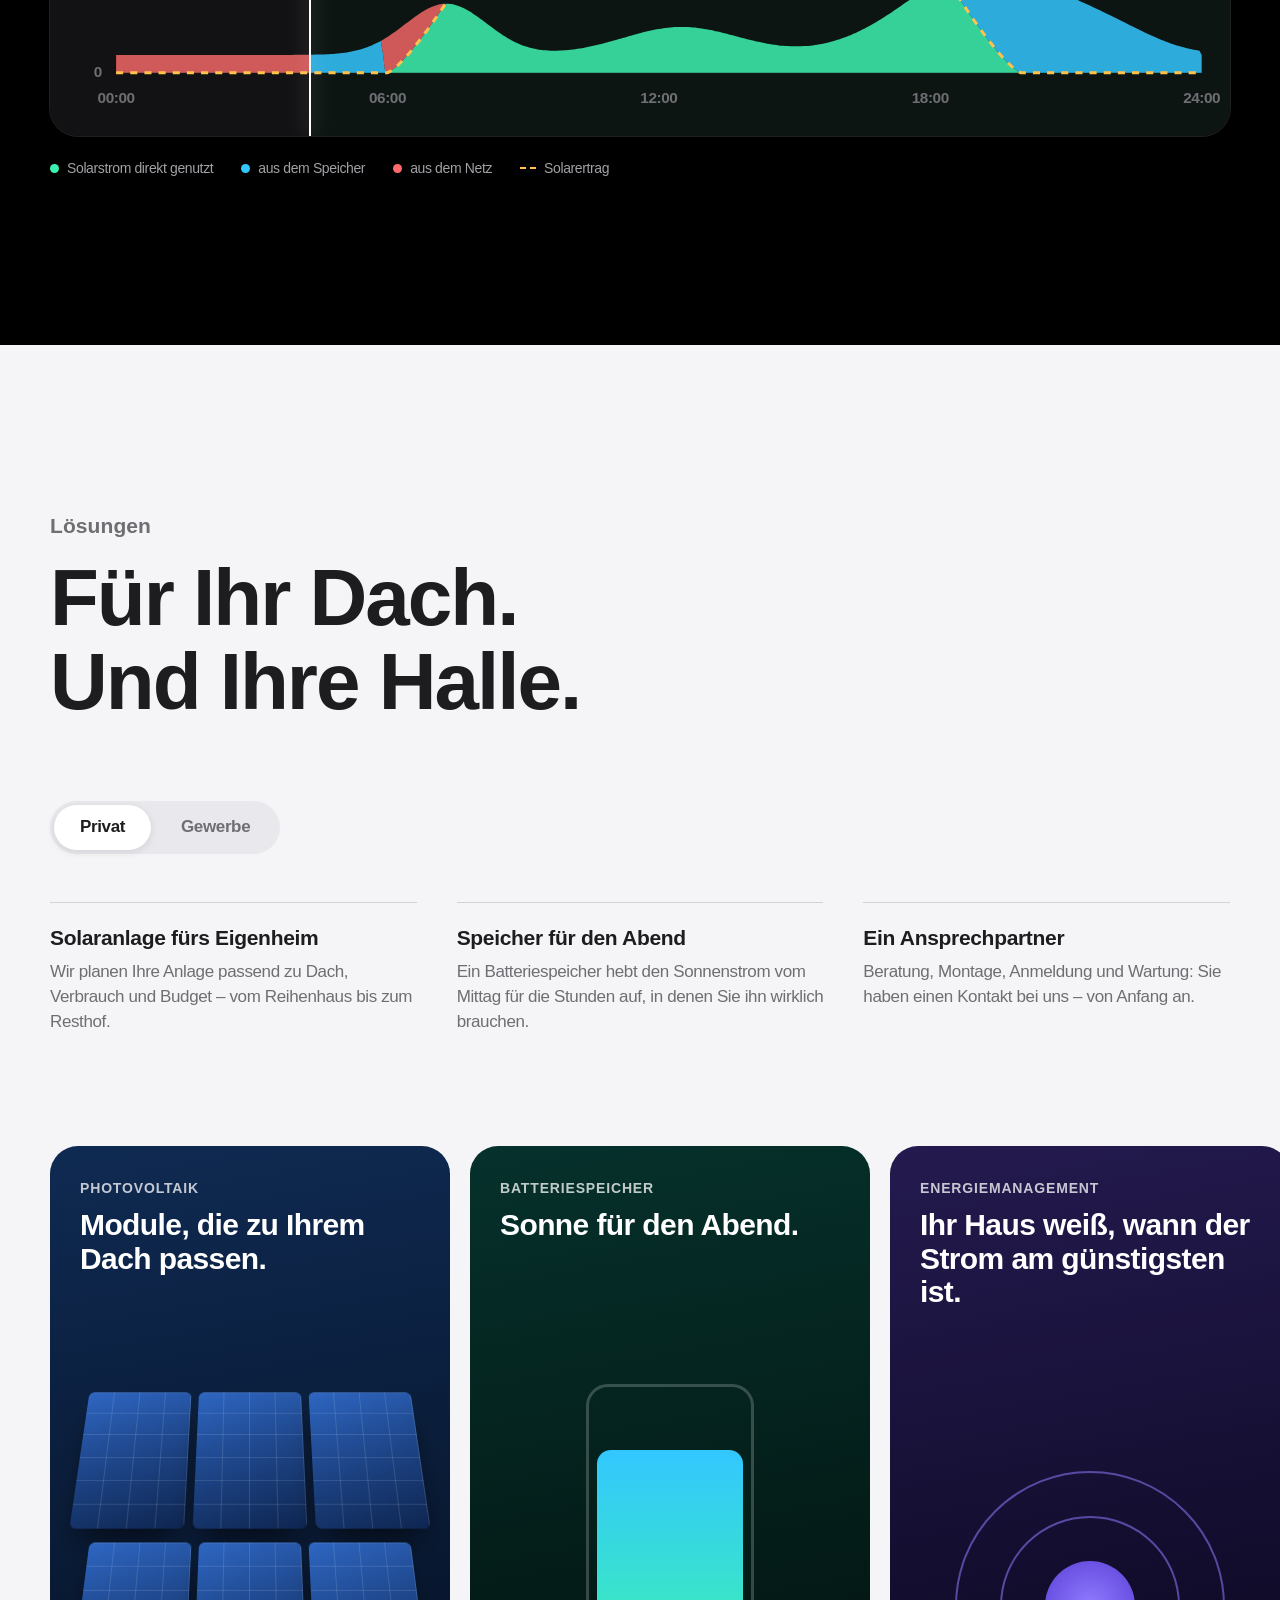
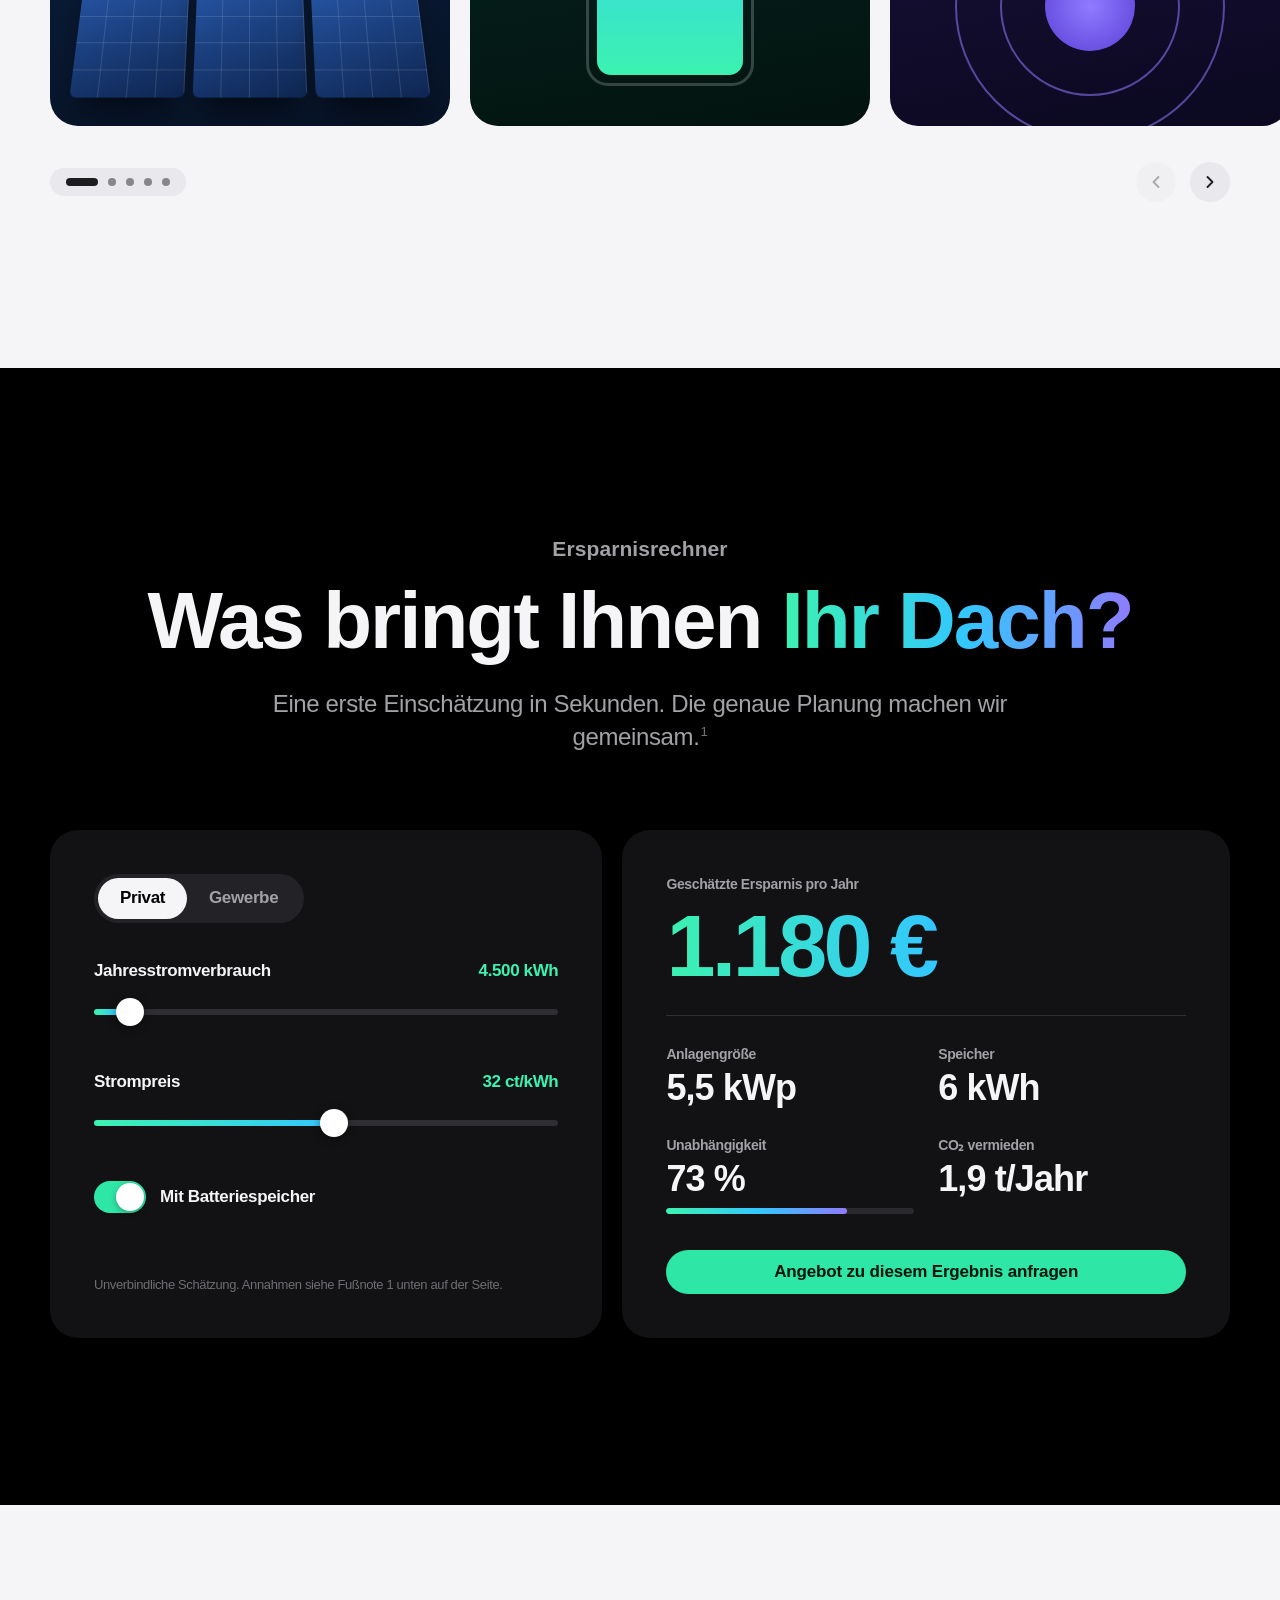
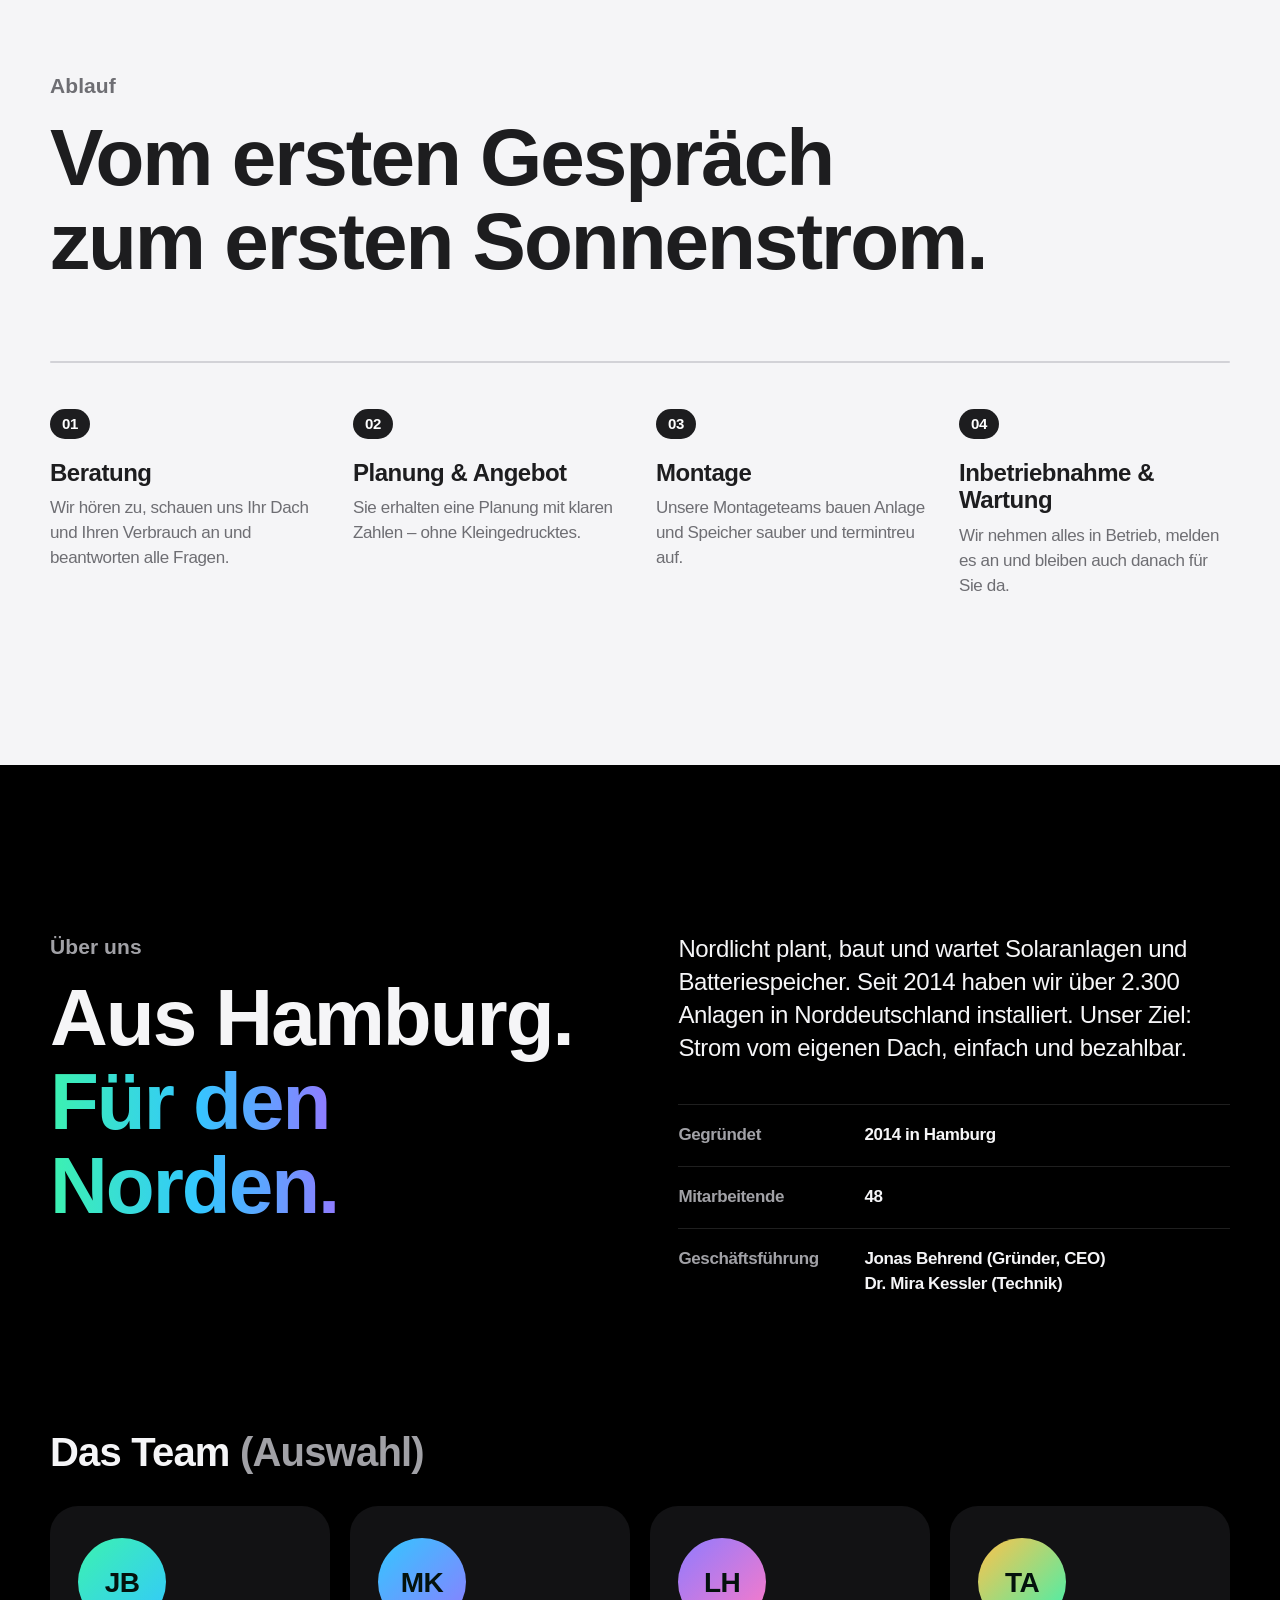
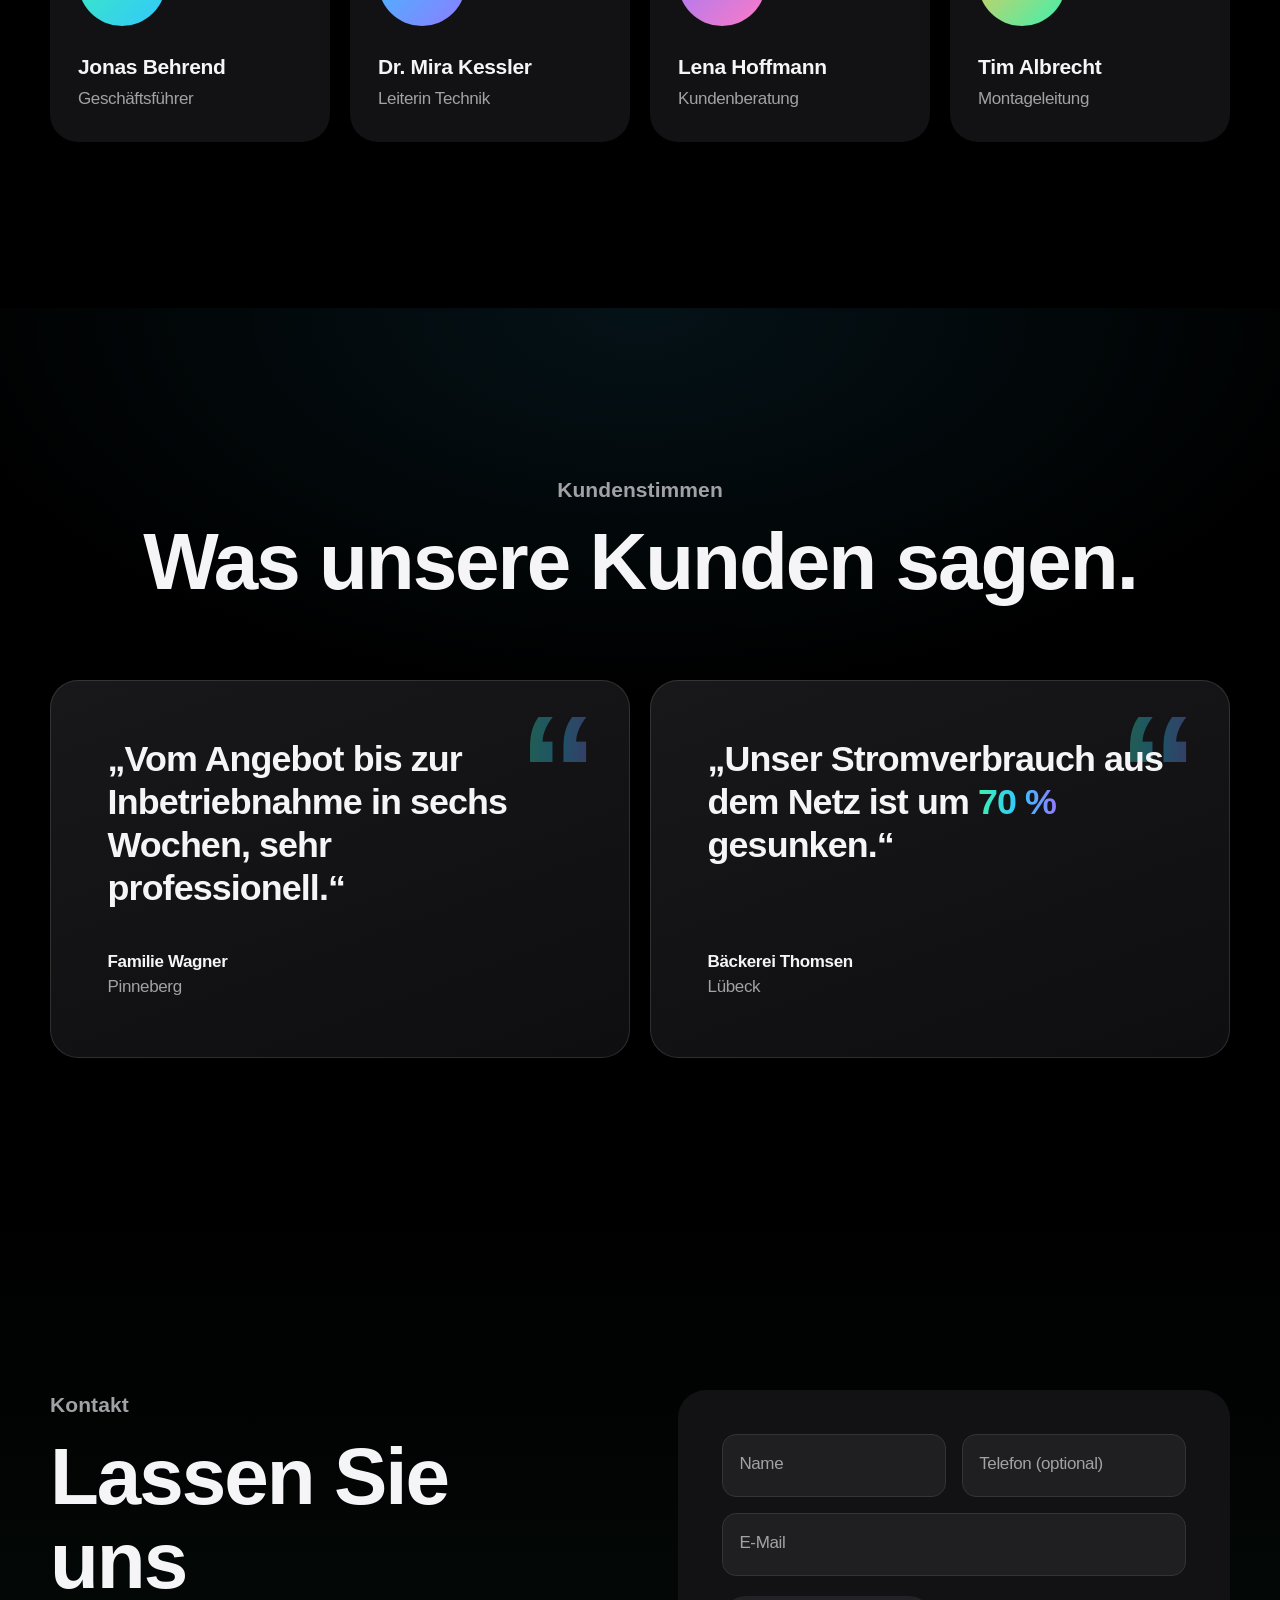
==== commit 4f9c803f: "Slogan auch in Titel, og:title, Strukturdaten und README ersetzt Co-Authored-By: Claude Opus 5.5 <no" ====
--- a/index.html
+++ b/index.html
@@ -3,12 +3,12 @@
 <head>
   <meta charset="utf-8">
   <meta name="viewport" content="width=device-width, initial-scale=1, viewport-fit=cover">
-  <title>Nordlicht Energietechnik – Energie, die mitdenkt.</title>
+  <title>Nordlicht Energietechnik – Das ist ein Test-Website von Satur</title>
   <meta name="description" content="Photovoltaik und Batteriespeicher für Gewerbe und Privat aus Hamburg. Über 2.300 Anlagen in Norddeutschland – Planung, Montage und Wartung aus einer Hand.">
   <meta name="theme-color" content="#000000">
   <meta property="og:type" content="website">
   <meta property="og:locale" content="de_DE">
-  <meta property="og:title" content="Nordlicht Energietechnik – Energie, die mitdenkt.">
+  <meta property="og:title" content="Nordlicht Energietechnik – Das ist ein Test-Website von Satur">
   <meta property="og:description" content="Solaranlagen und Batteriespeicher für Zuhause und Gewerbe. Seit 2014 aus Hamburg.">
   <link rel="icon" href="assets/img/favicon.svg" type="image/svg+xml">
   <link rel="stylesheet" href="assets/css/style.css">
@@ -19,7 +19,7 @@
     "@context": "https://schema.org",
     "@type": "LocalBusiness",
     "name": "Nordlicht Energietechnik GmbH",
-    "slogan": "Energie, die mitdenkt.",
+    "slogan": "Das ist ein Test-Website von Satur",
     "description": "Photovoltaik- und Energiespeicherlösungen für Gewerbe und Privat.",
     "foundingDate": "2014",
     "numberOfEmployees": 48,
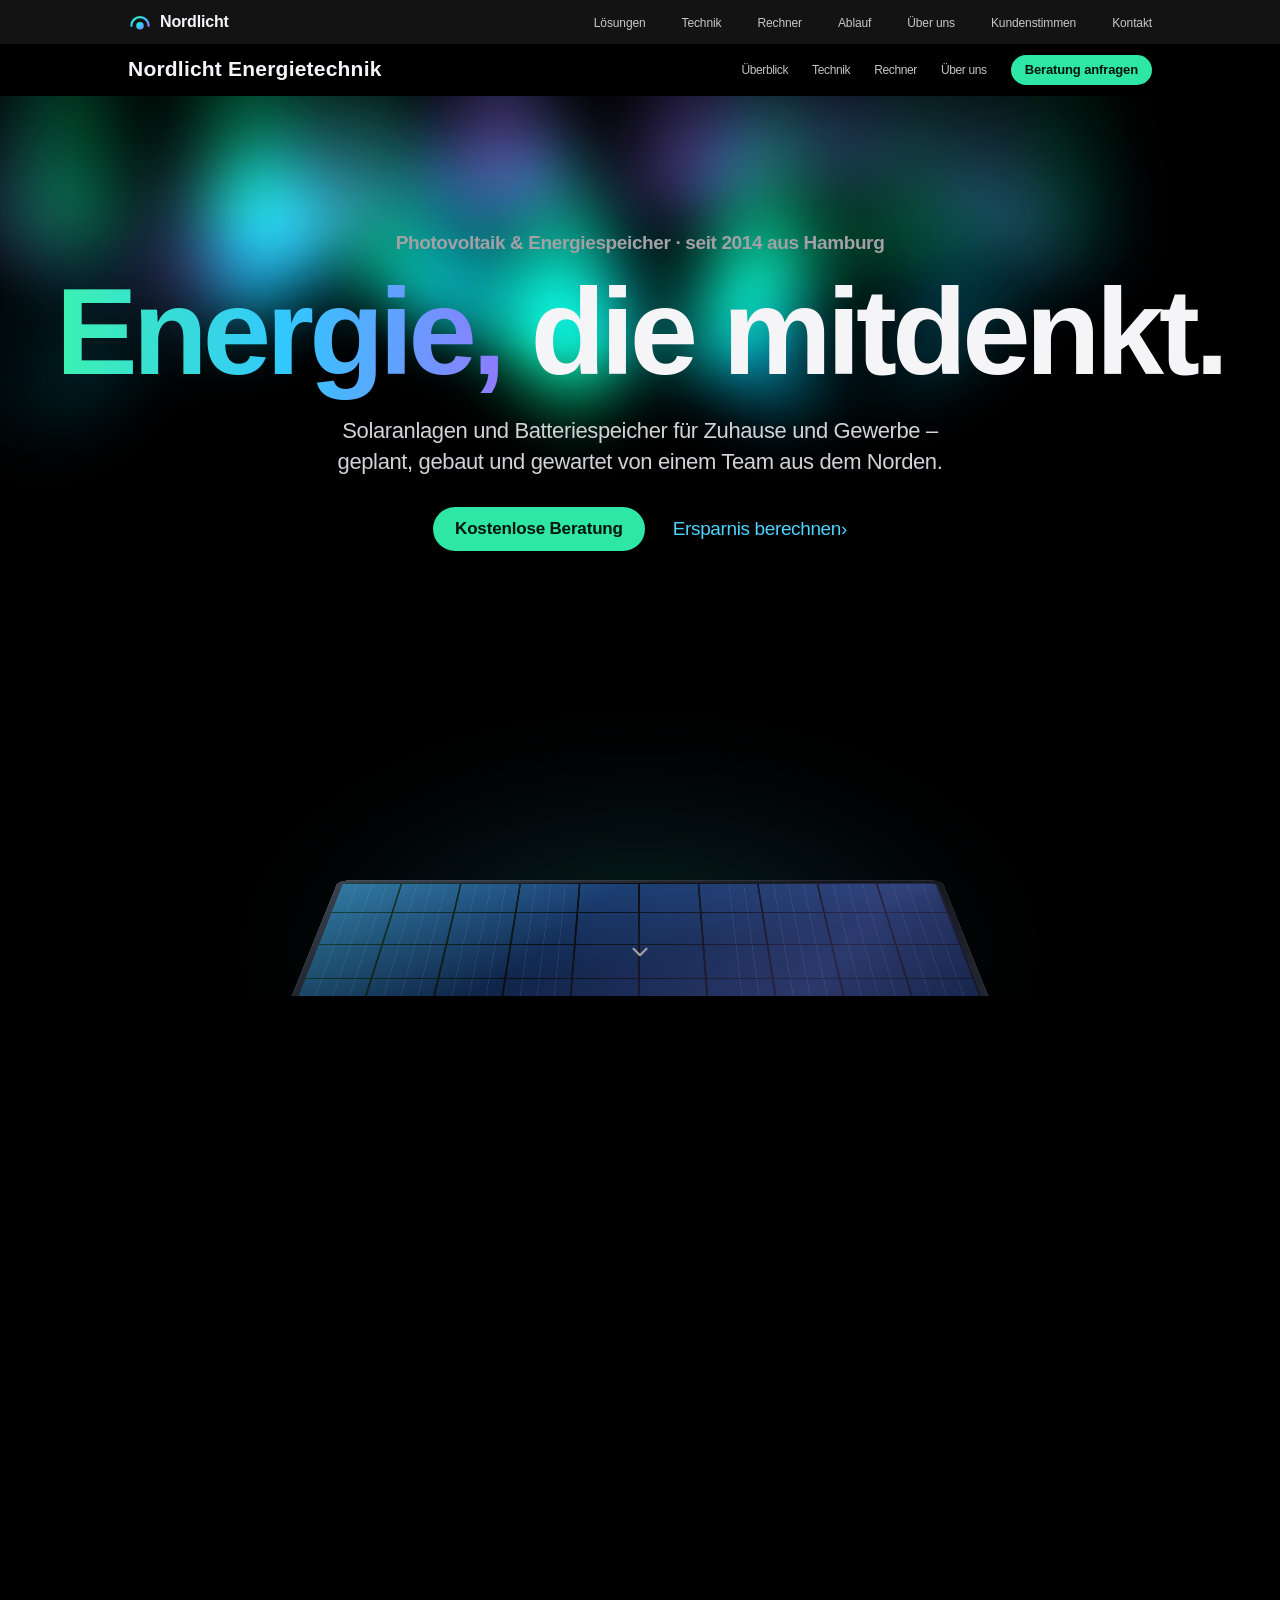
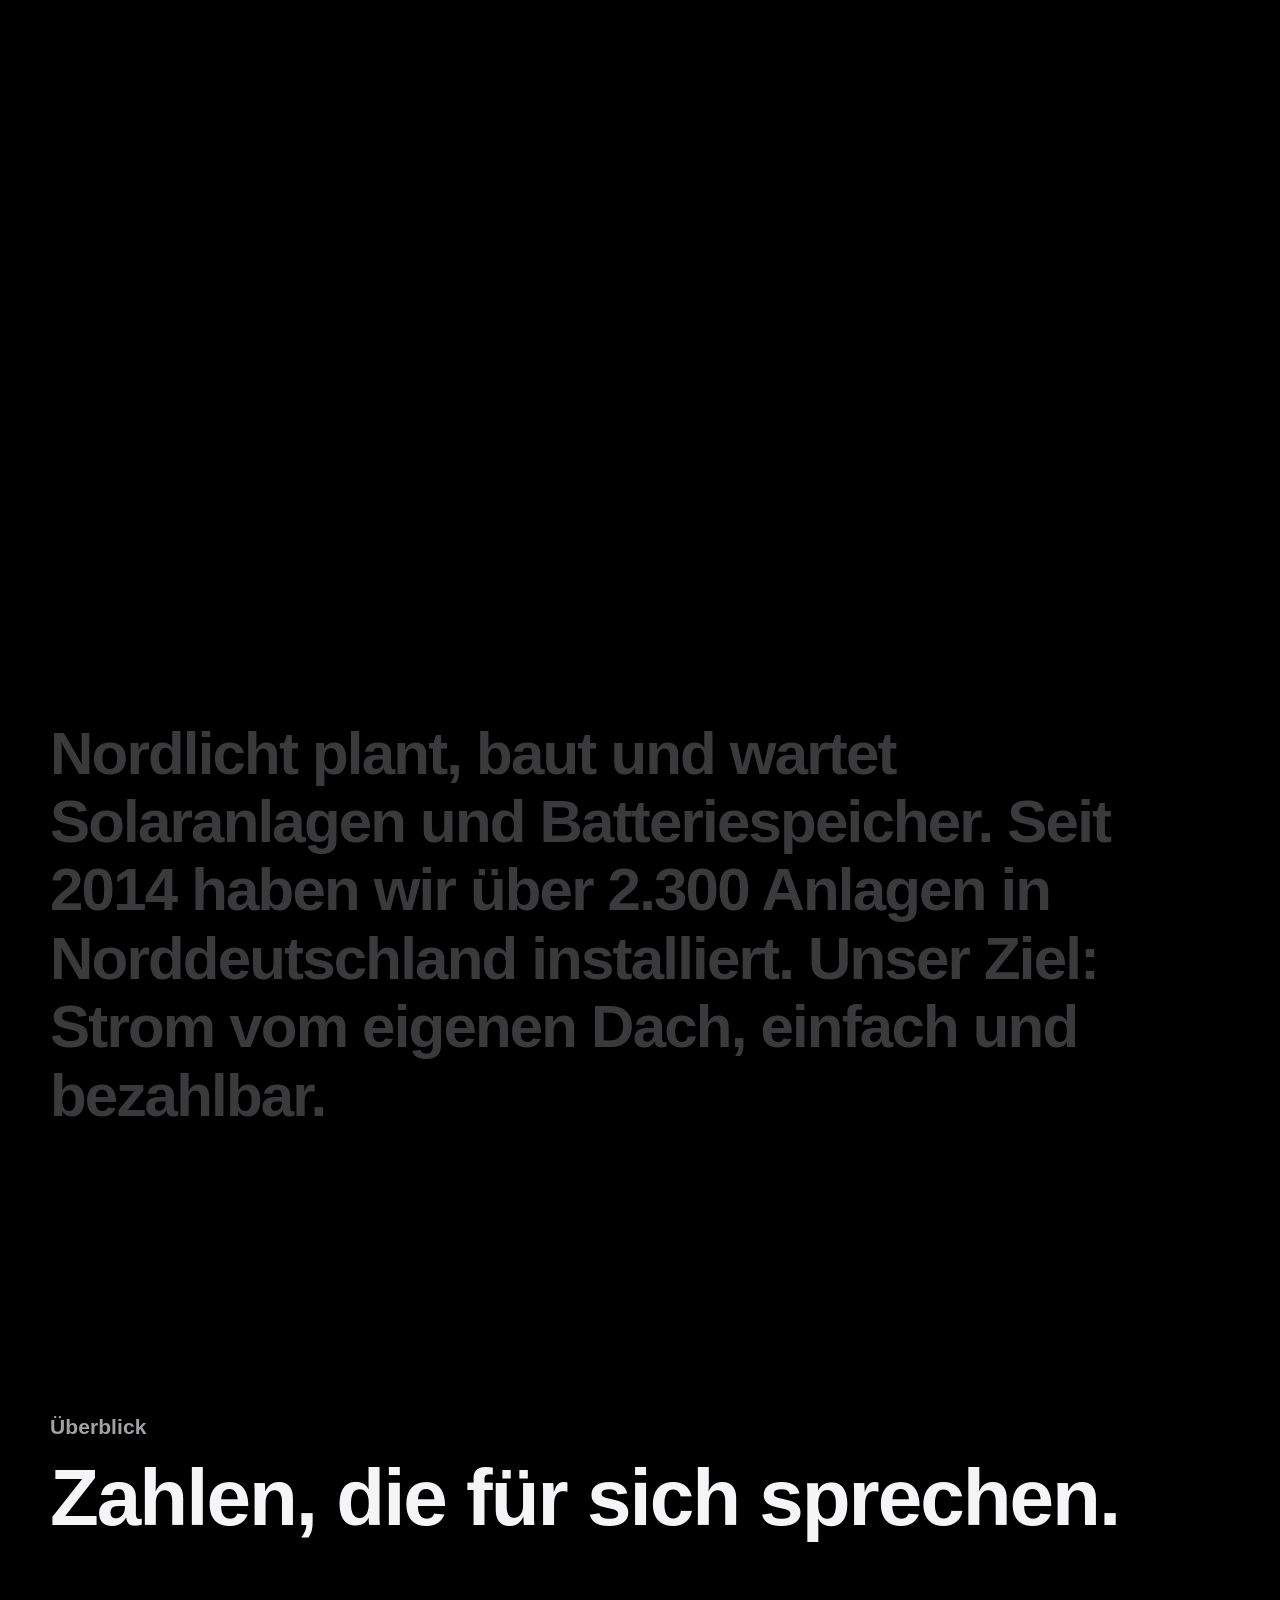
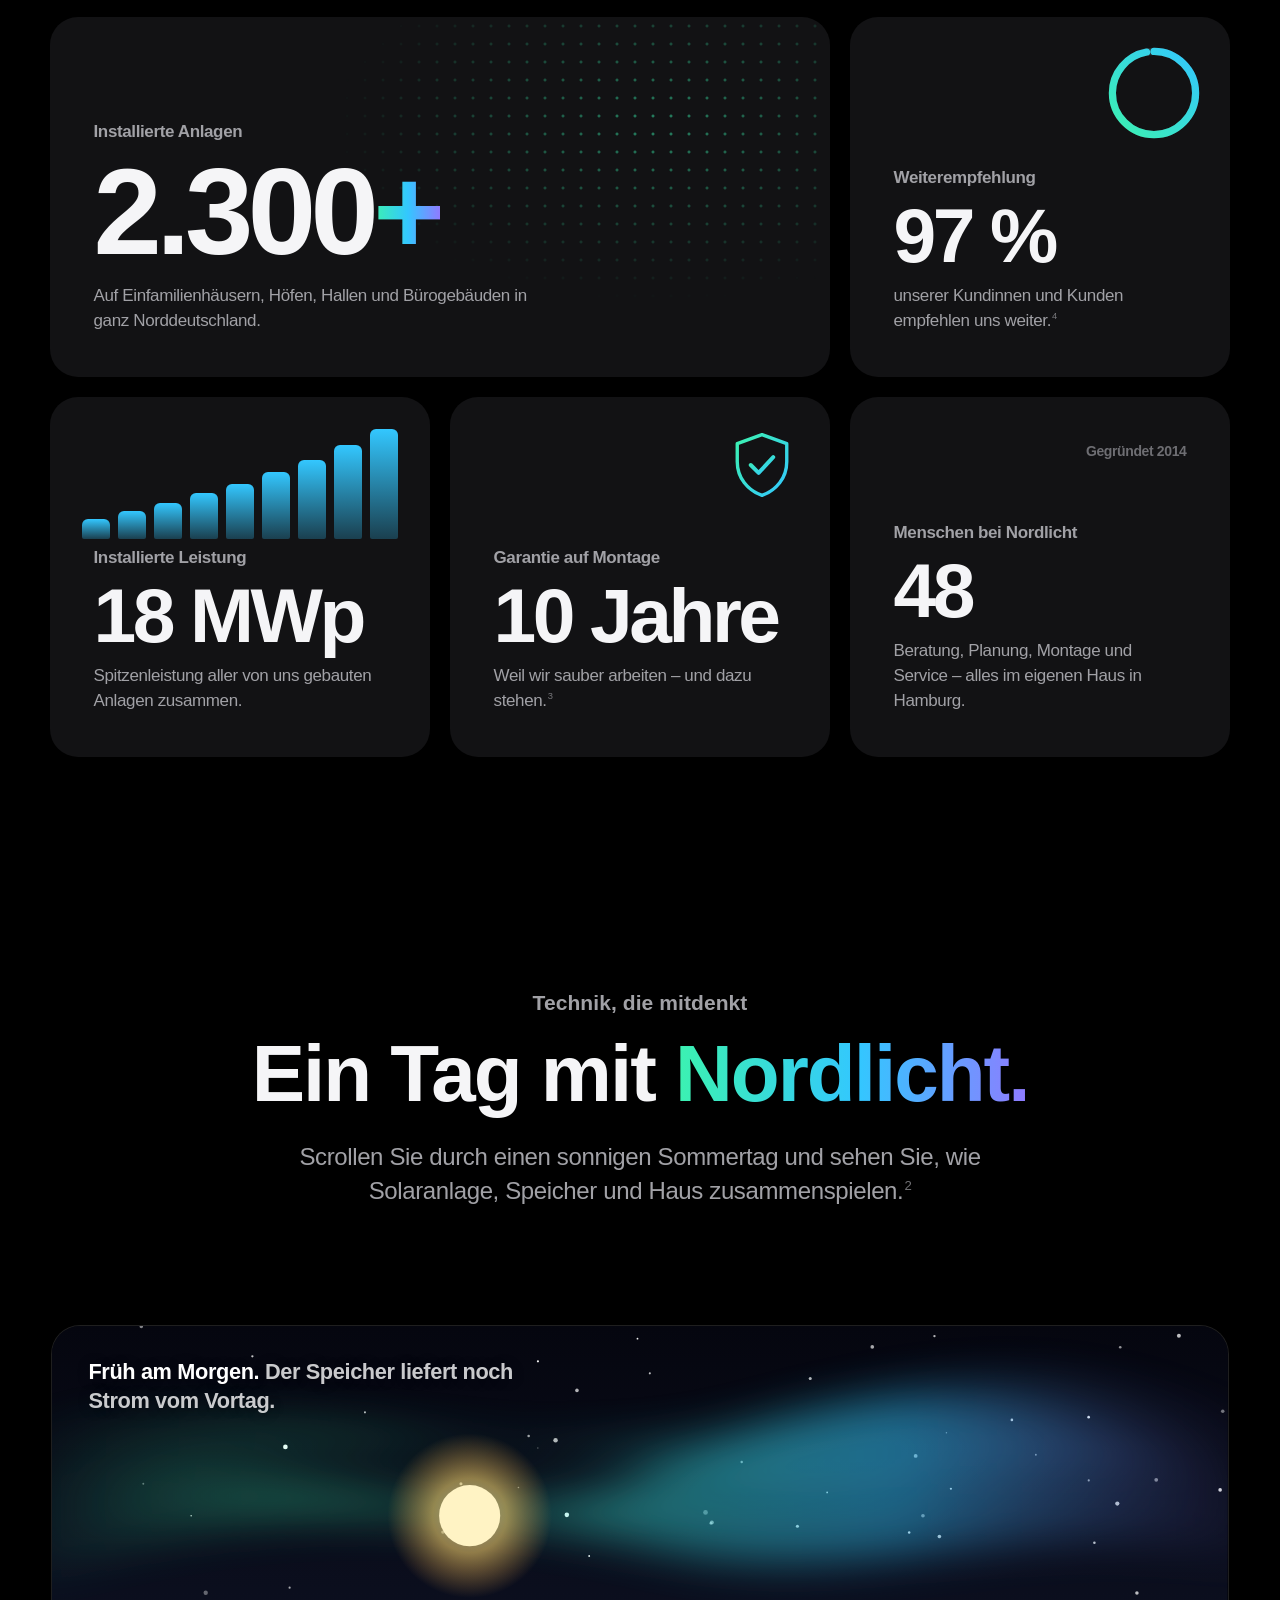
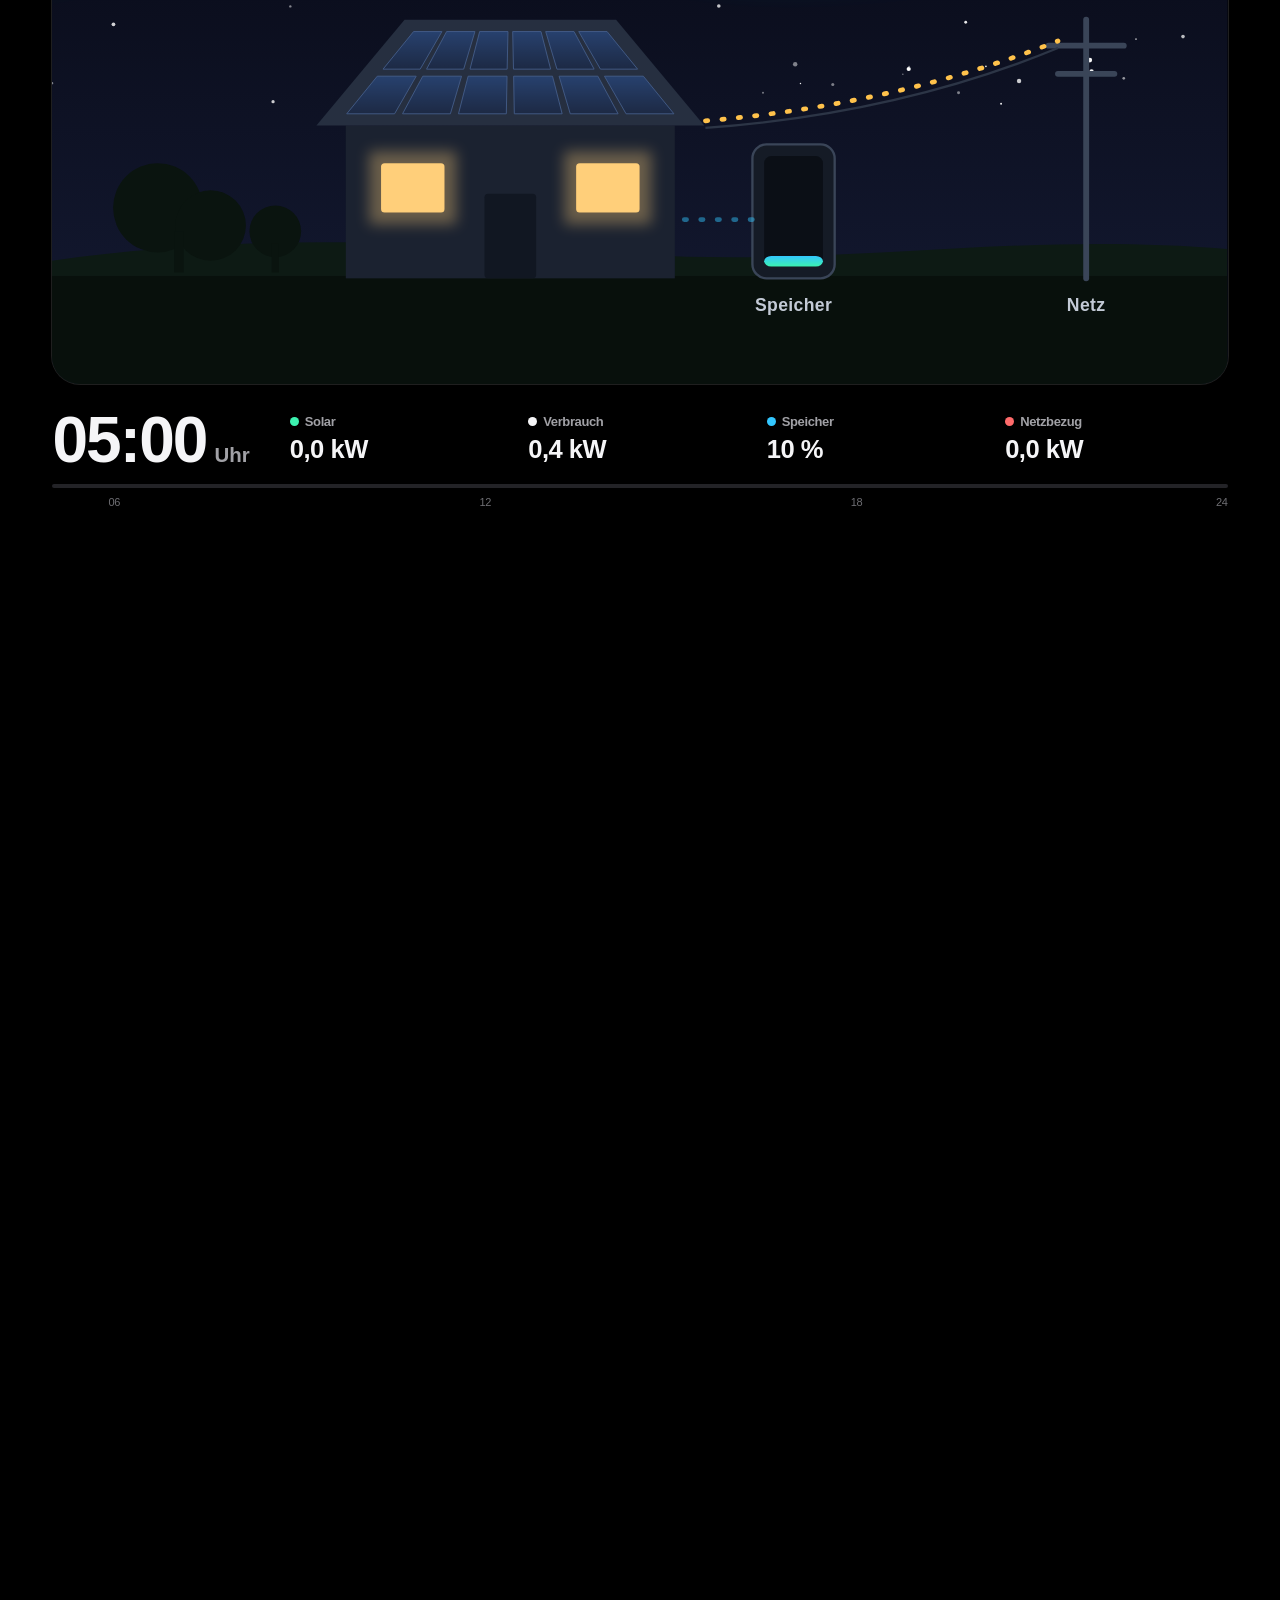
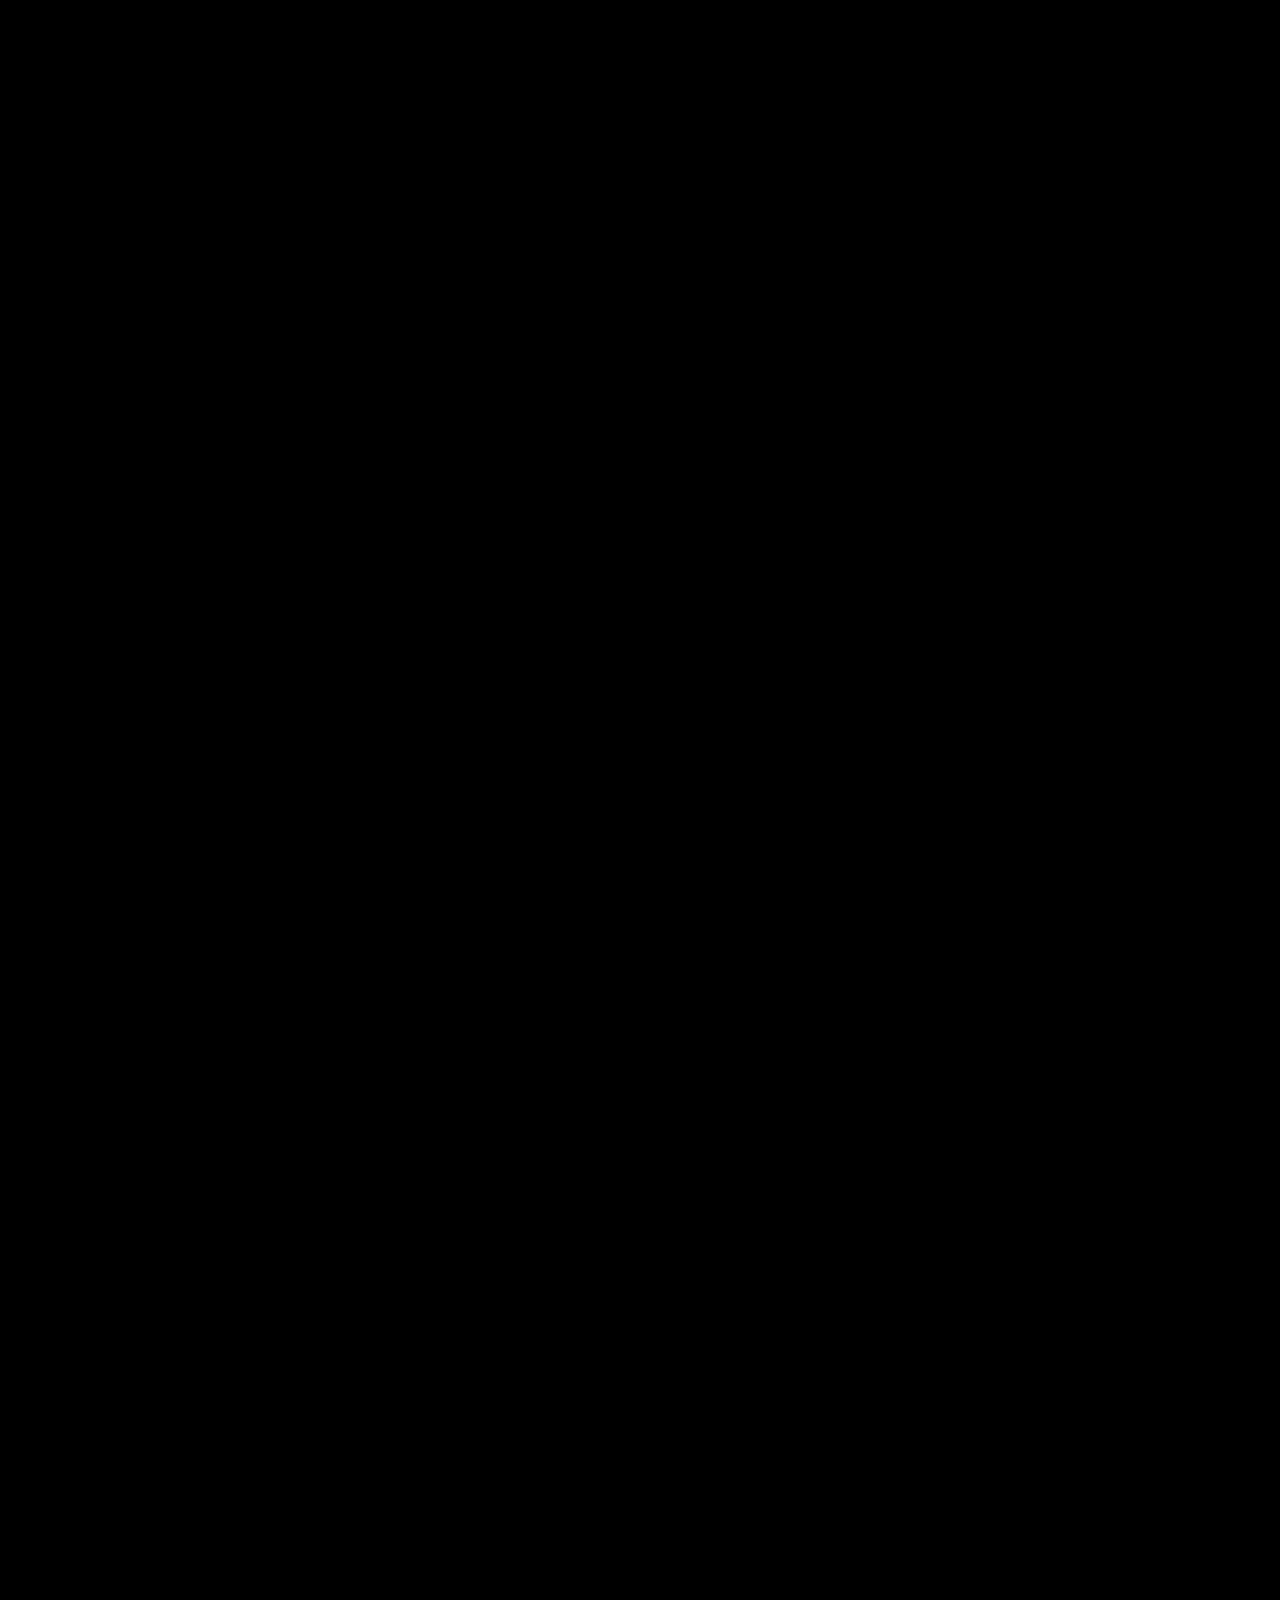
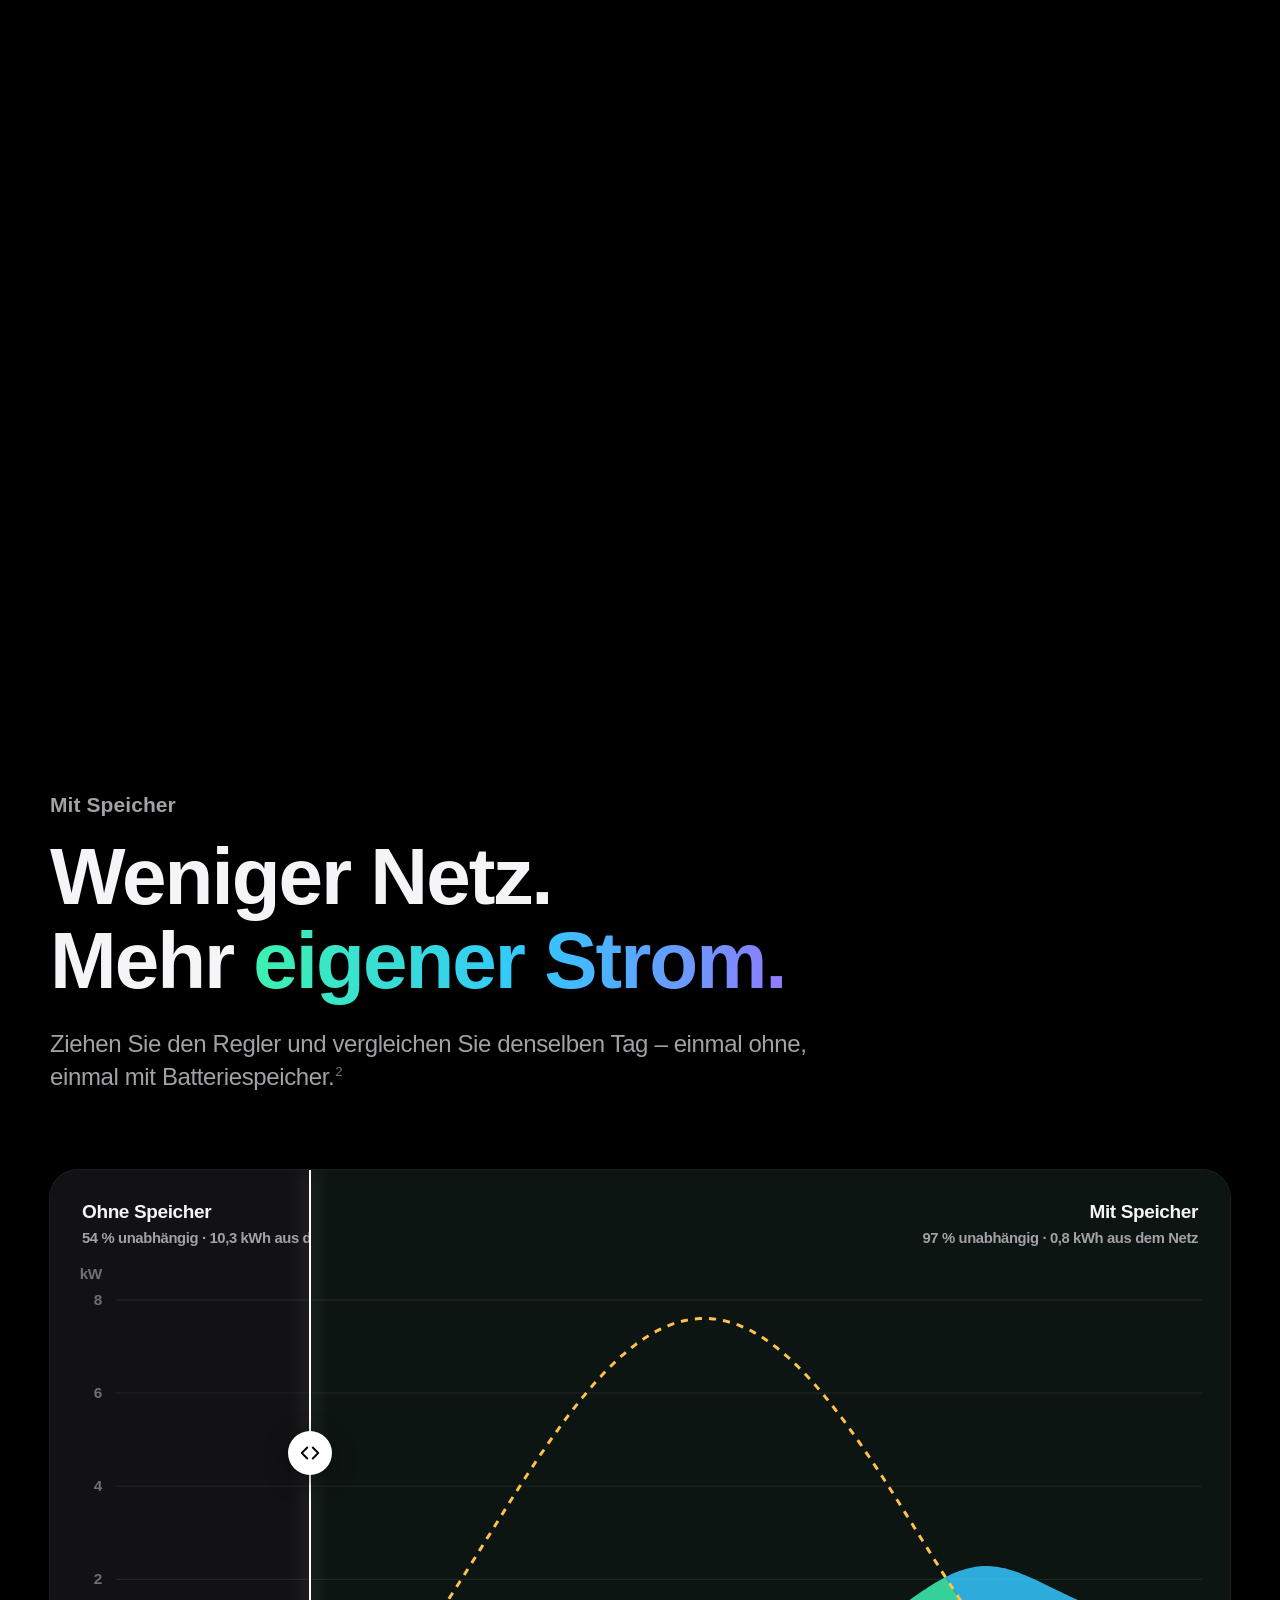
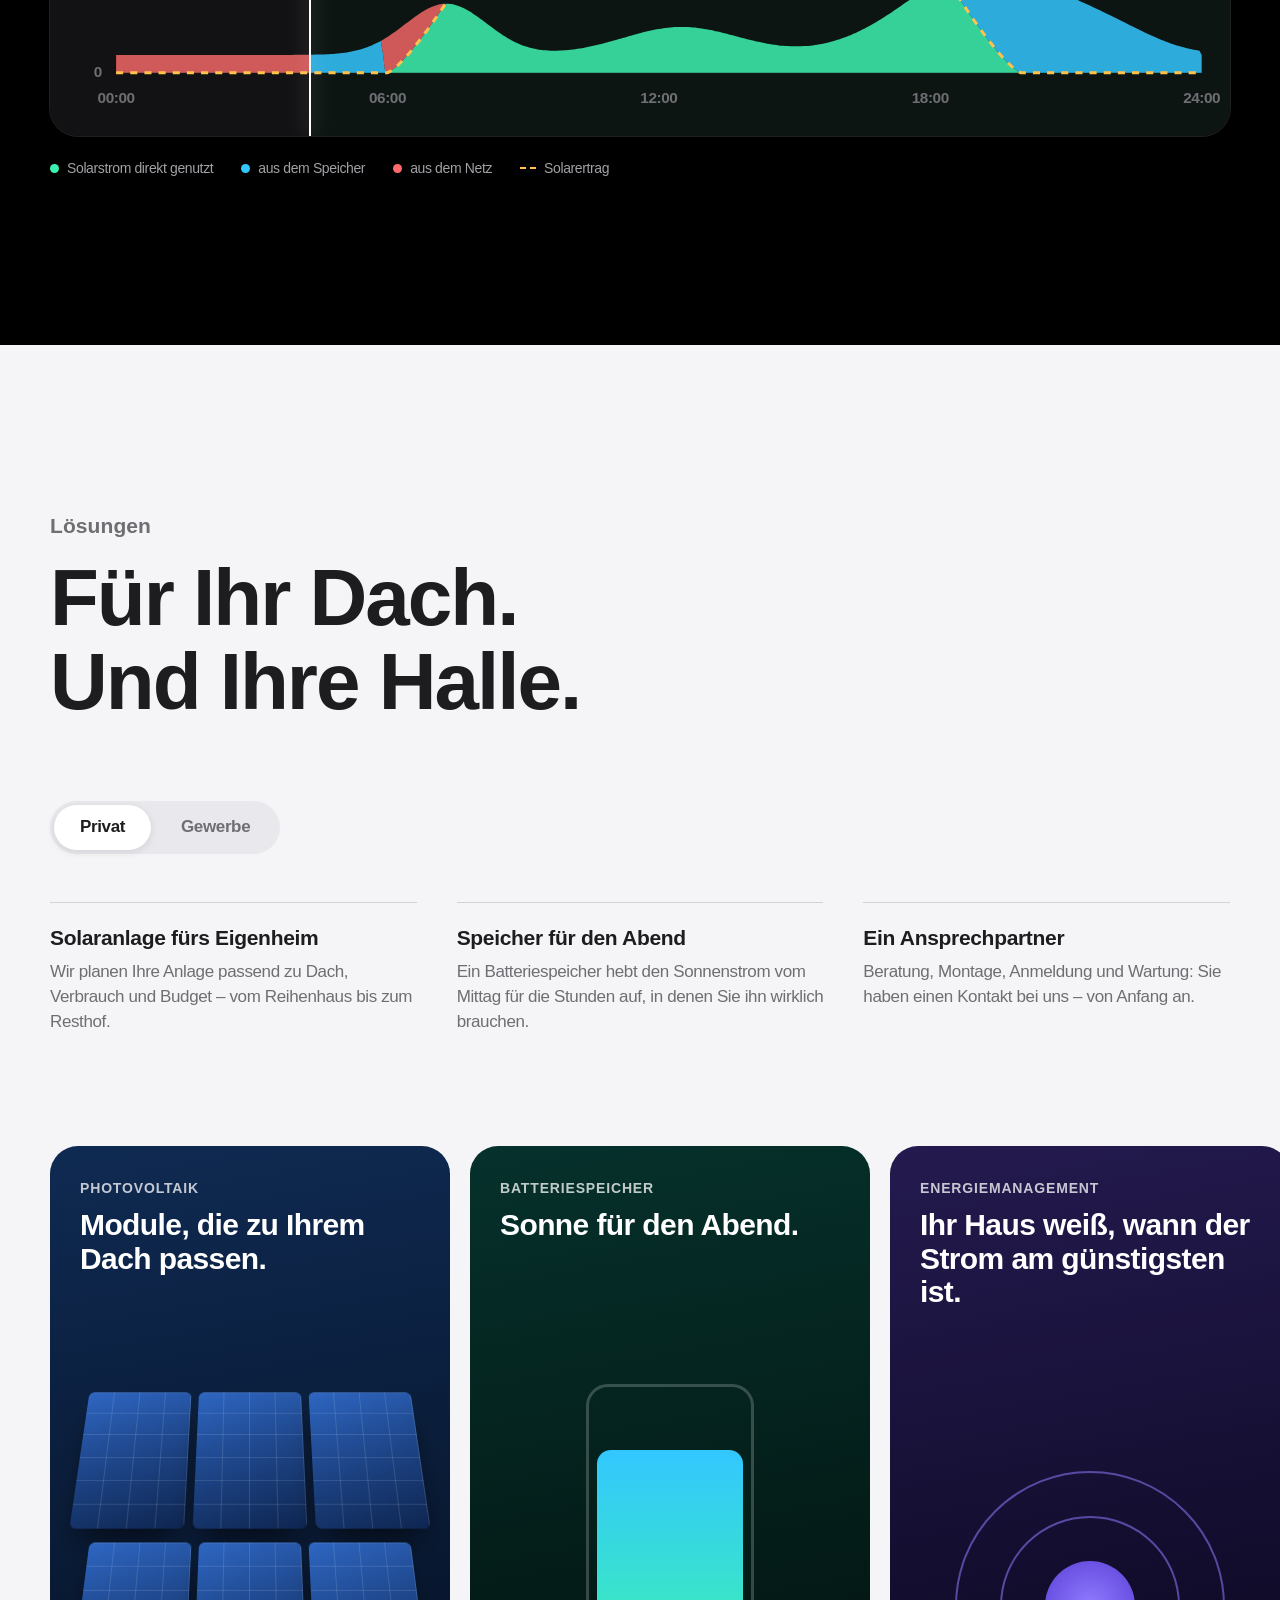
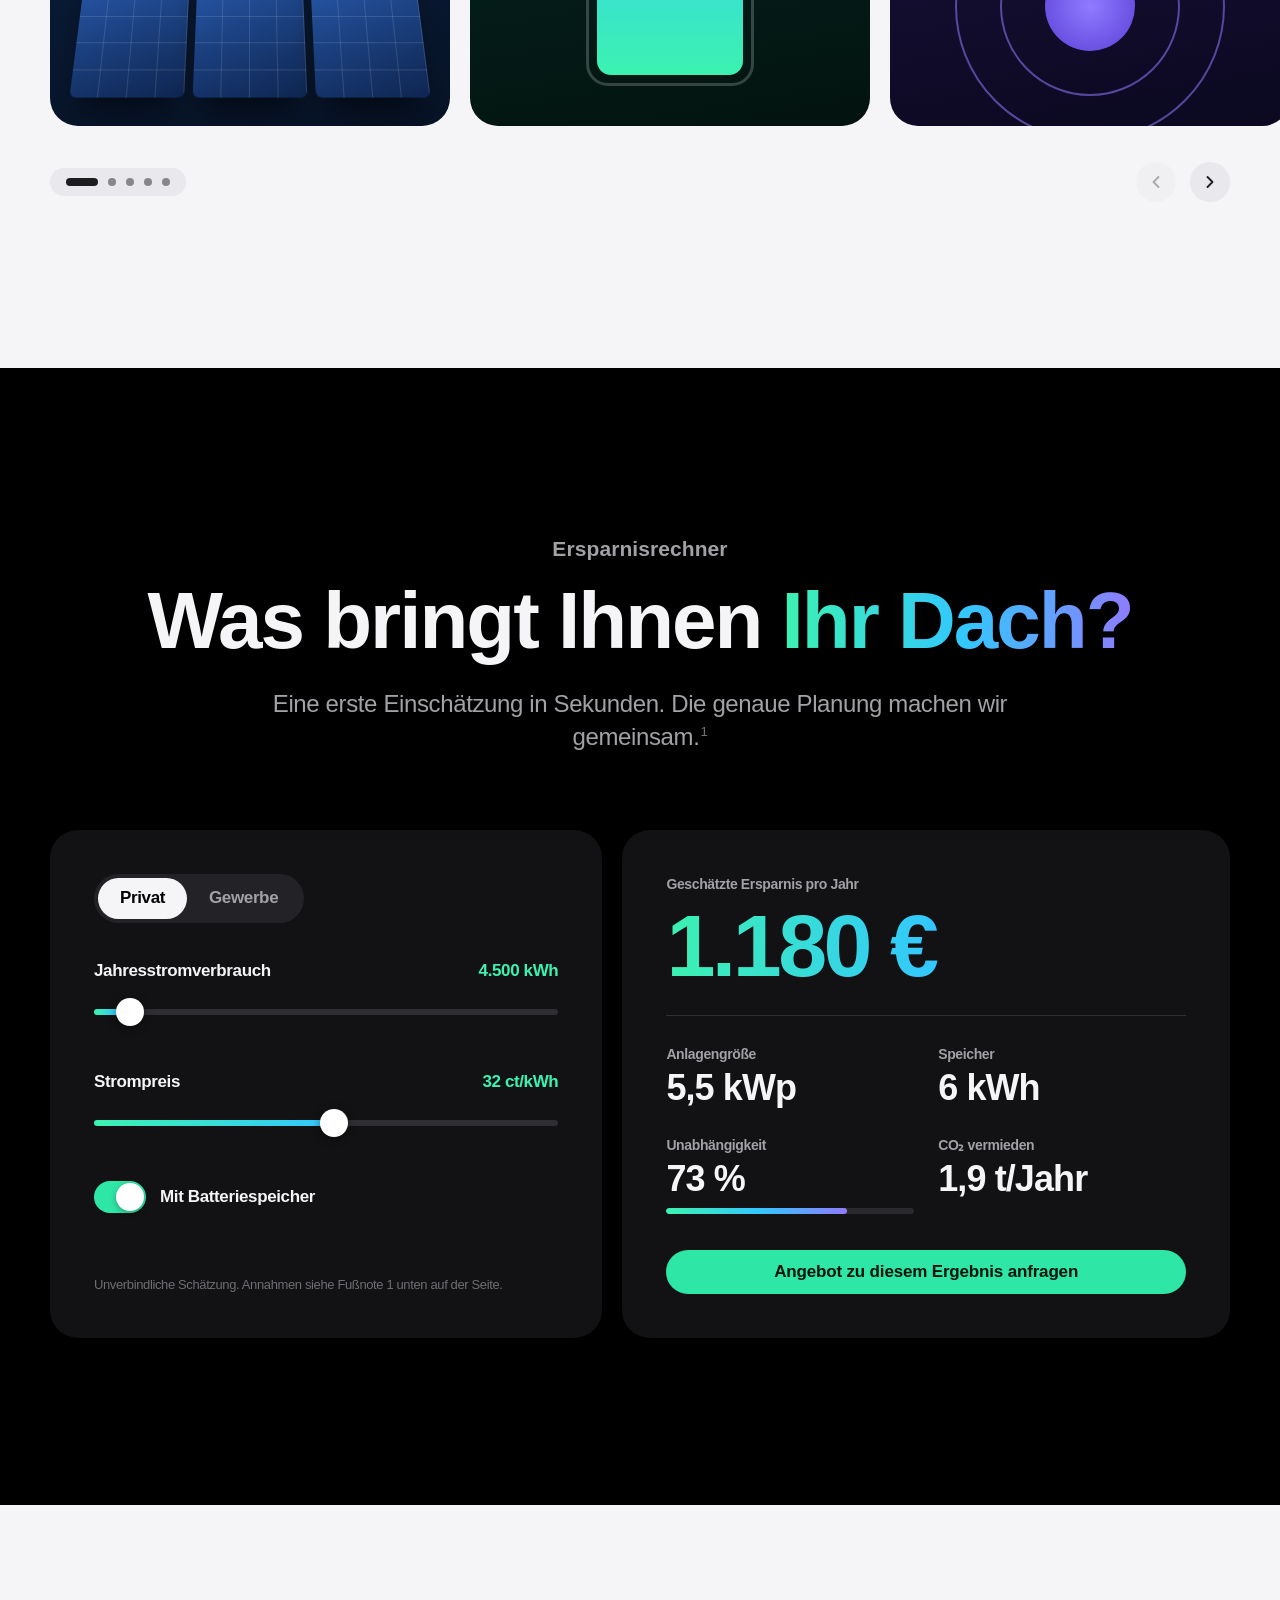
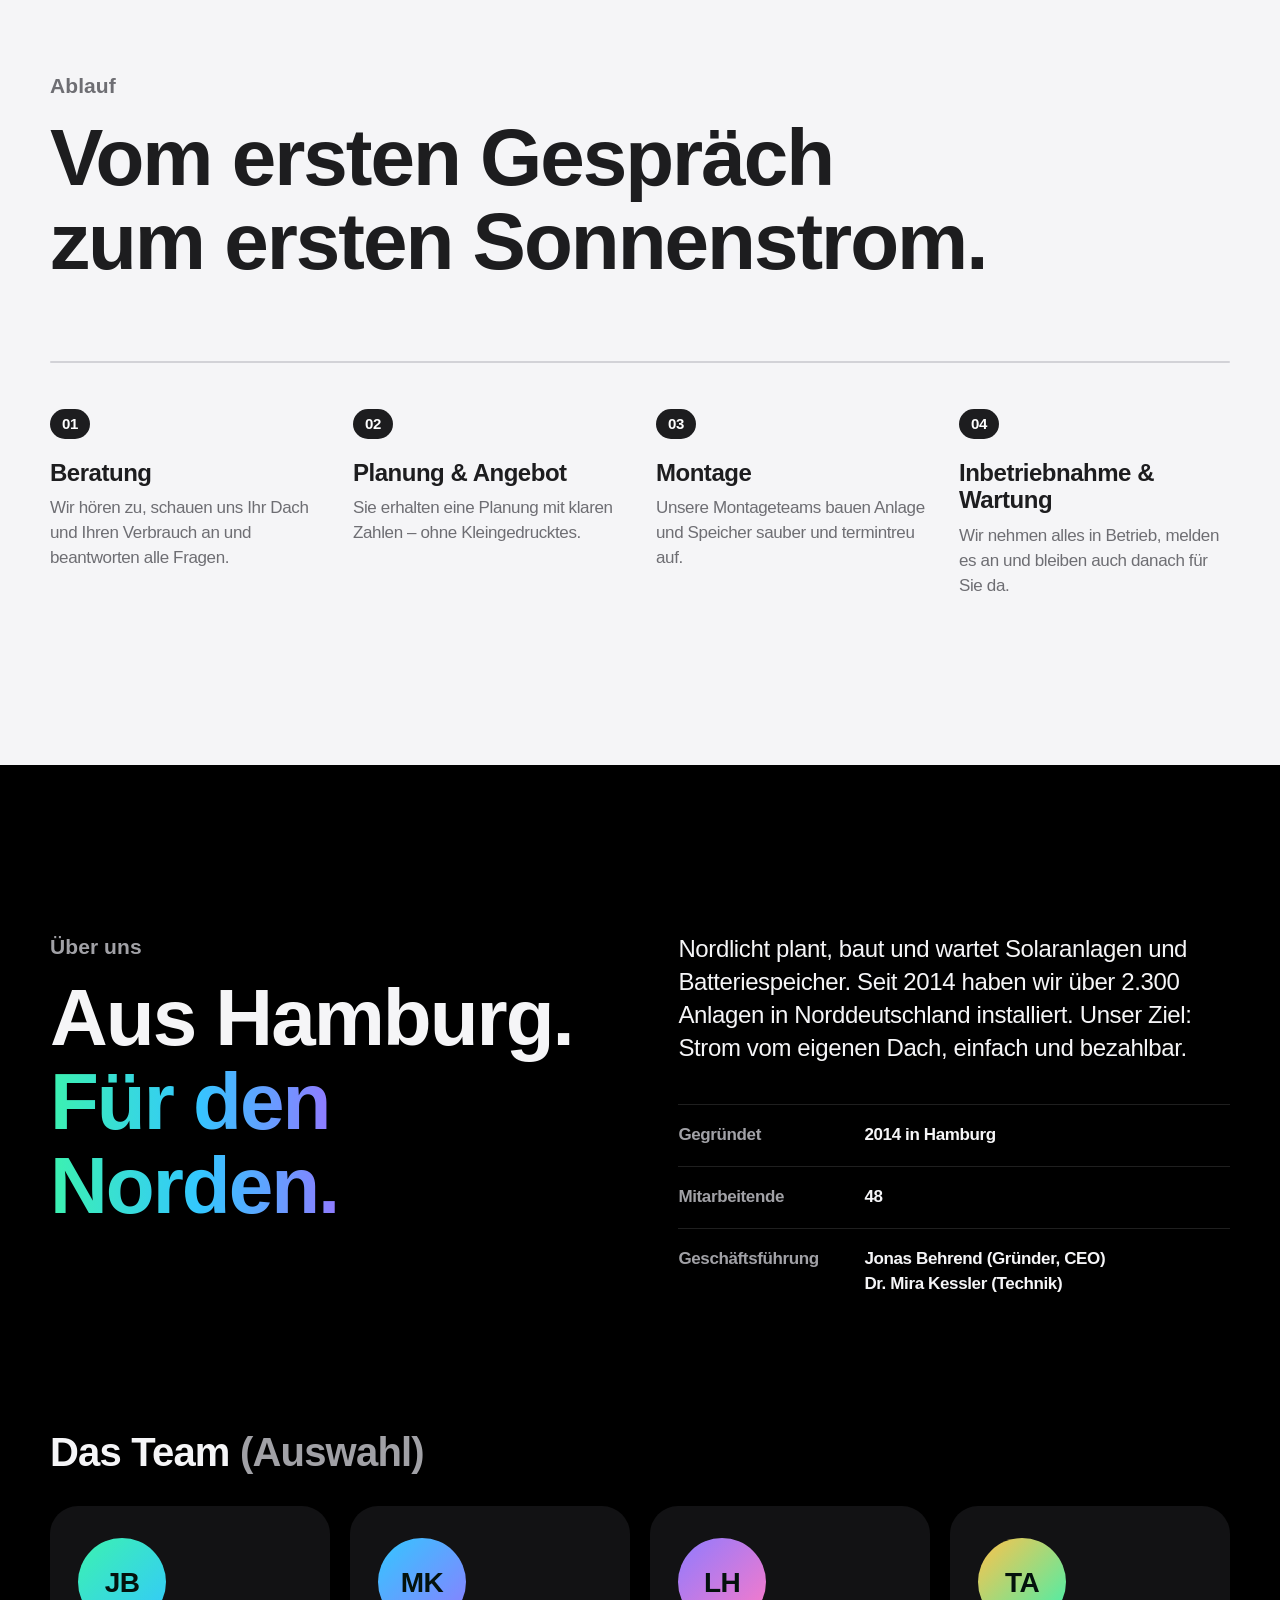
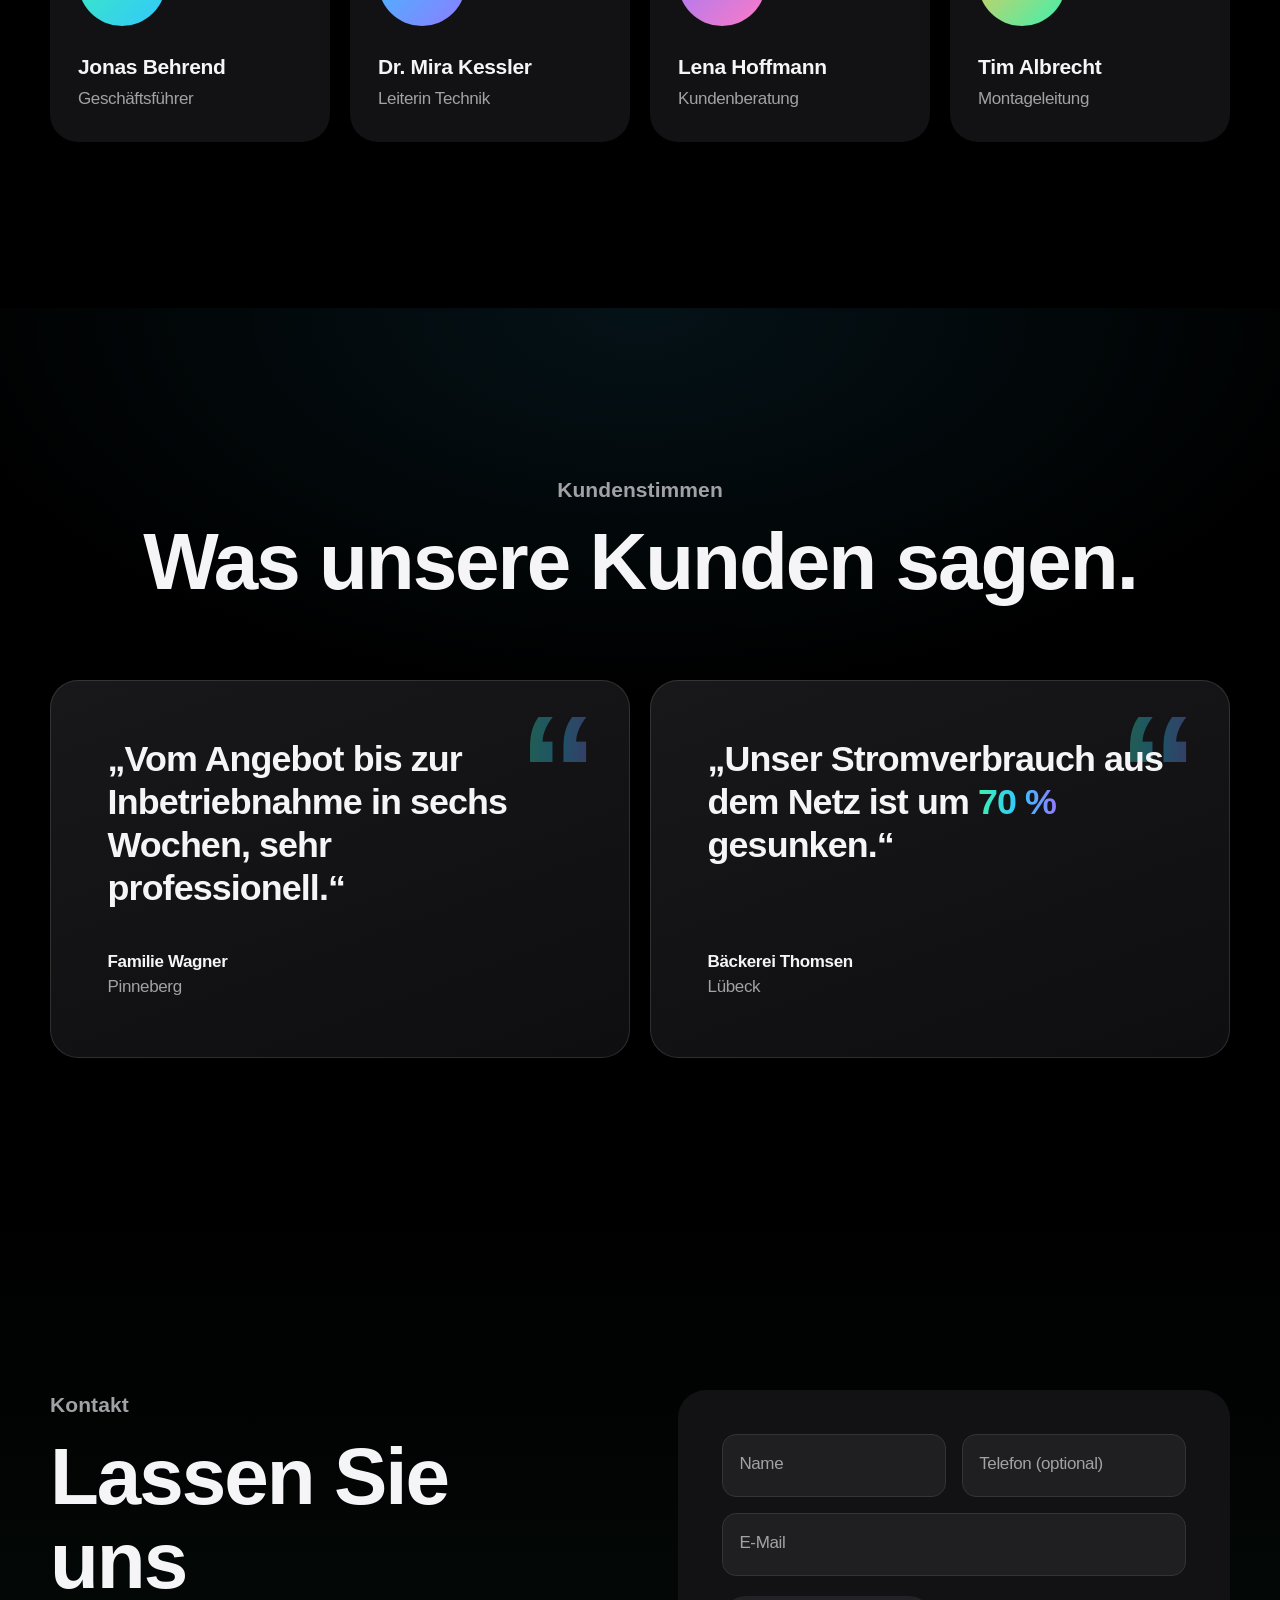
==== commit b5de27fc: "Überschrift und Slogan zurück auf „Energie, die mitdenkt.“ Macht die Commits fad2915 und 4f9c803 rüc" ====
--- a/index.html
+++ b/index.html
@@ -3,12 +3,12 @@
 <head>
   <meta charset="utf-8">
   <meta name="viewport" content="width=device-width, initial-scale=1, viewport-fit=cover">
-  <title>Nordlicht Energietechnik – Das ist ein Test-Website von Satur</title>
+  <title>Nordlicht Energietechnik – Energie, die mitdenkt.</title>
   <meta name="description" content="Photovoltaik und Batteriespeicher für Gewerbe und Privat aus Hamburg. Über 2.300 Anlagen in Norddeutschland – Planung, Montage und Wartung aus einer Hand.">
   <meta name="theme-color" content="#000000">
   <meta property="og:type" content="website">
   <meta property="og:locale" content="de_DE">
-  <meta property="og:title" content="Nordlicht Energietechnik – Das ist ein Test-Website von Satur">
+  <meta property="og:title" content="Nordlicht Energietechnik – Energie, die mitdenkt.">
   <meta property="og:description" content="Solaranlagen und Batteriespeicher für Zuhause und Gewerbe. Seit 2014 aus Hamburg.">
   <link rel="icon" href="assets/img/favicon.svg" type="image/svg+xml">
   <link rel="stylesheet" href="assets/css/style.css">
@@ -19,7 +19,7 @@
     "@context": "https://schema.org",
     "@type": "LocalBusiness",
     "name": "Nordlicht Energietechnik GmbH",
-    "slogan": "Das ist ein Test-Website von Satur",
+    "slogan": "Energie, die mitdenkt.",
     "description": "Photovoltaik- und Energiespeicherlösungen für Gewerbe und Privat.",
     "foundingDate": "2014",
     "numberOfEmployees": 48,
@@ -98,7 +98,7 @@
 
         <div class="hero__content">
           <p class="hero__eyebrow">Photovoltaik &amp; Energiespeicher · seit 2014 aus Hamburg</p>
-          <h1 class="hero__title"><span class="grad-text">Das ist ein</span> Test-Website von&nbsp;Satur</h1>
+          <h1 class="hero__title"><span class="grad-text">Energie,</span> die&nbsp;mitdenkt.</h1>
           <p class="hero__lead">Solaranlagen und Batteriespeicher für Zuhause und Gewerbe – geplant, gebaut und gewartet von einem Team aus dem Norden.</p>
           <div class="hero__cta">
             <a class="btn" href="#kontakt">Kostenlose Beratung</a>
